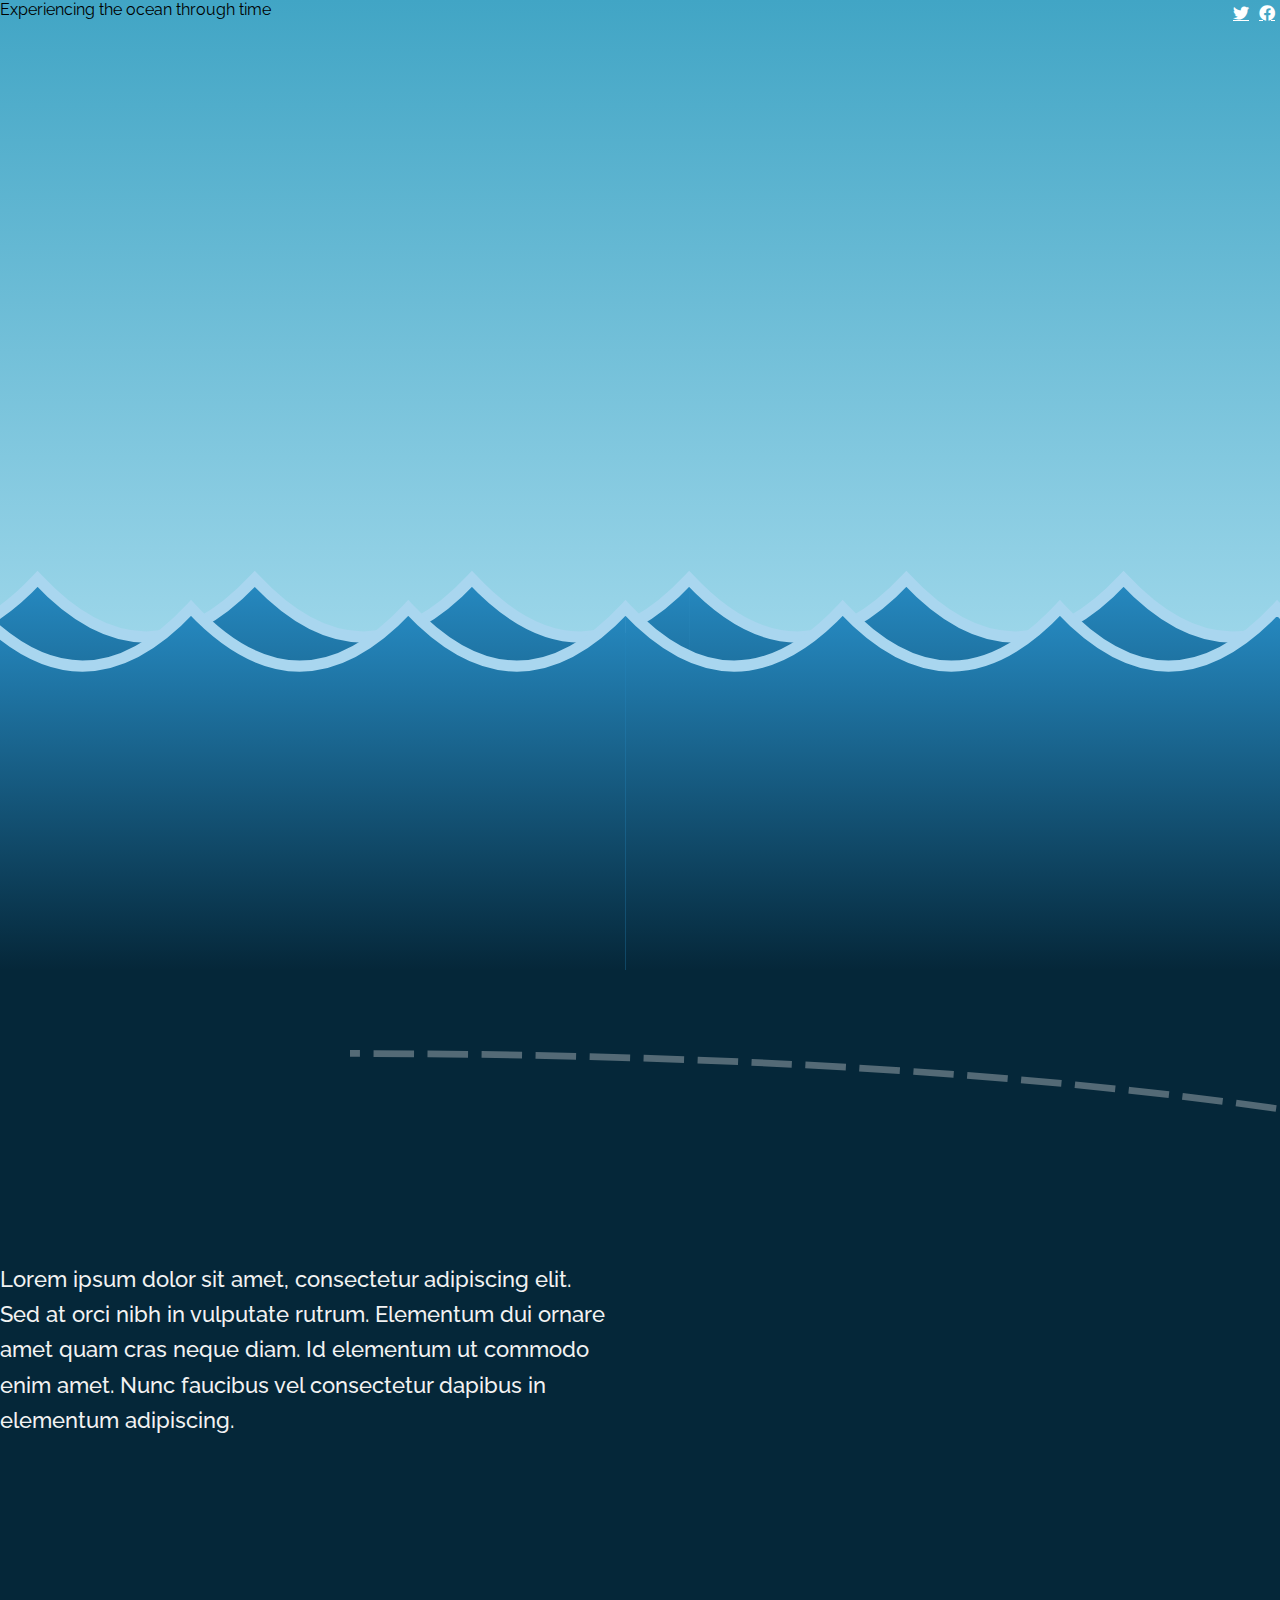
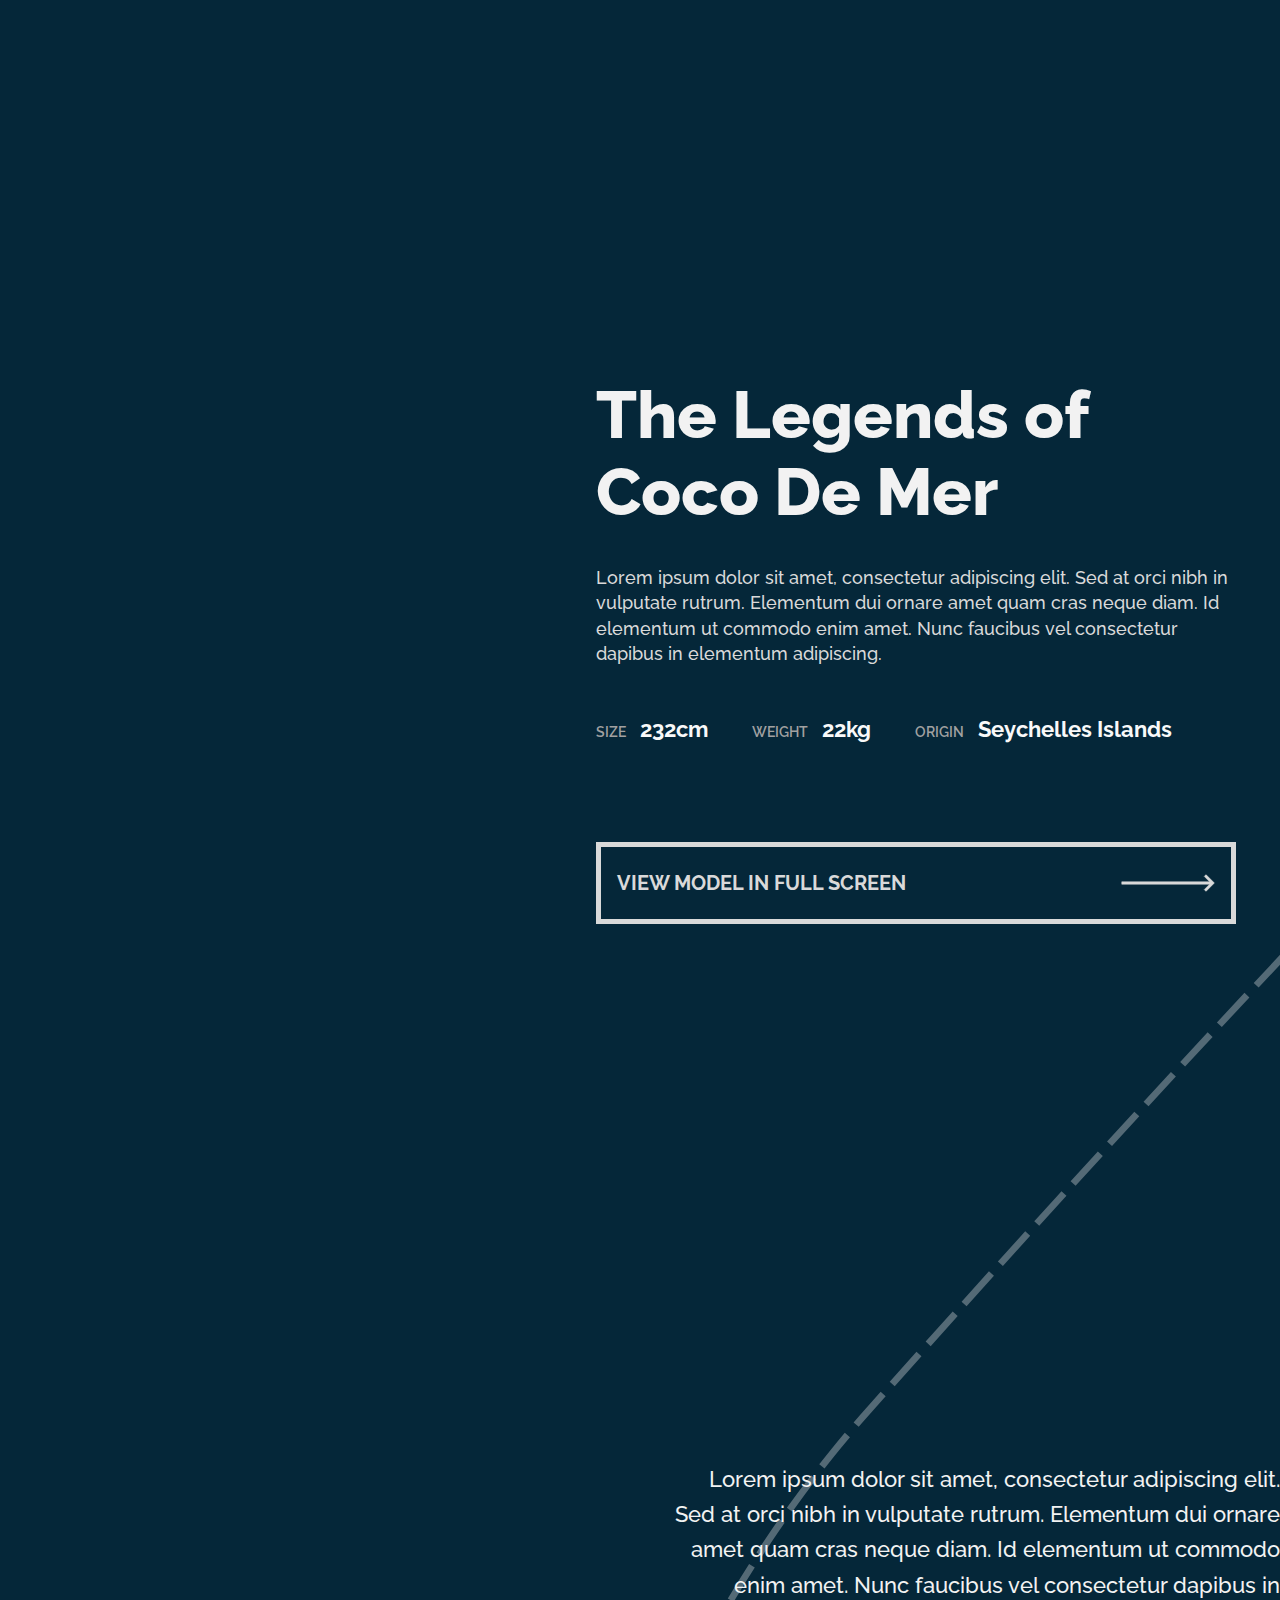
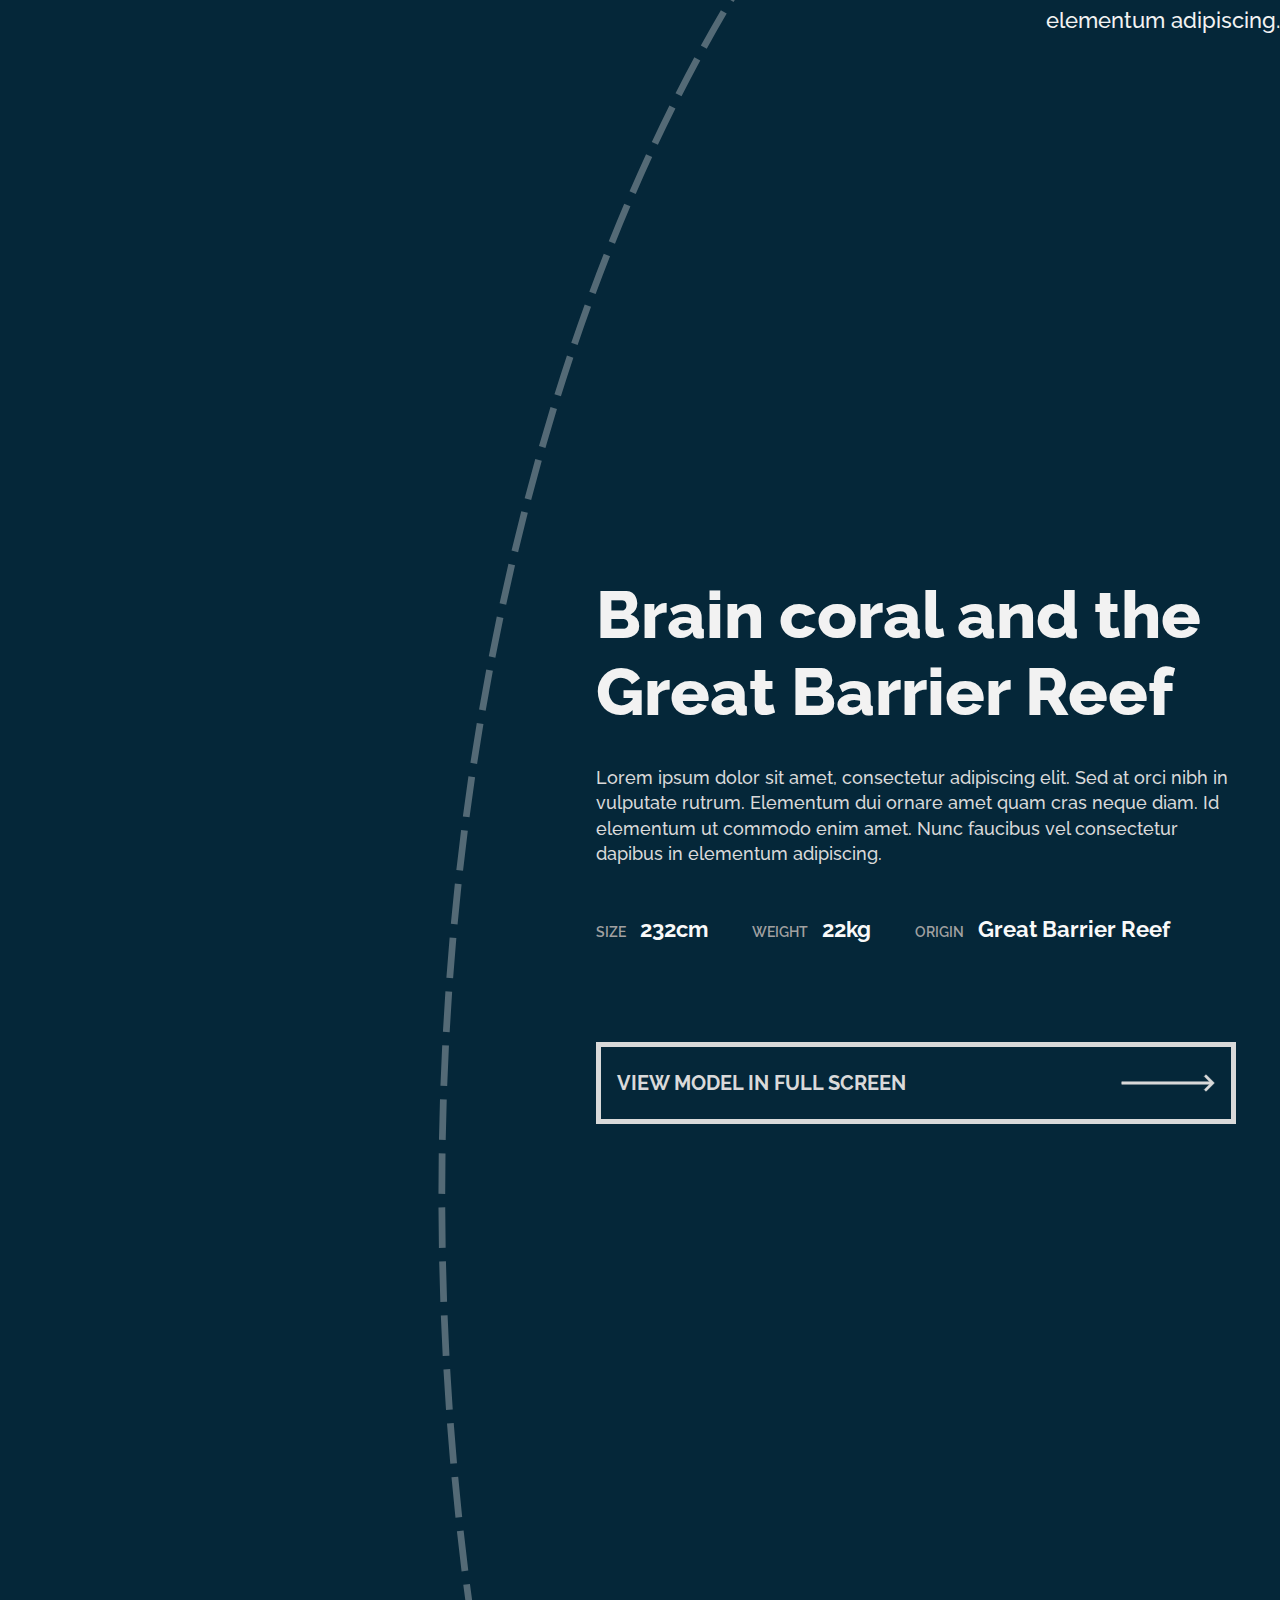
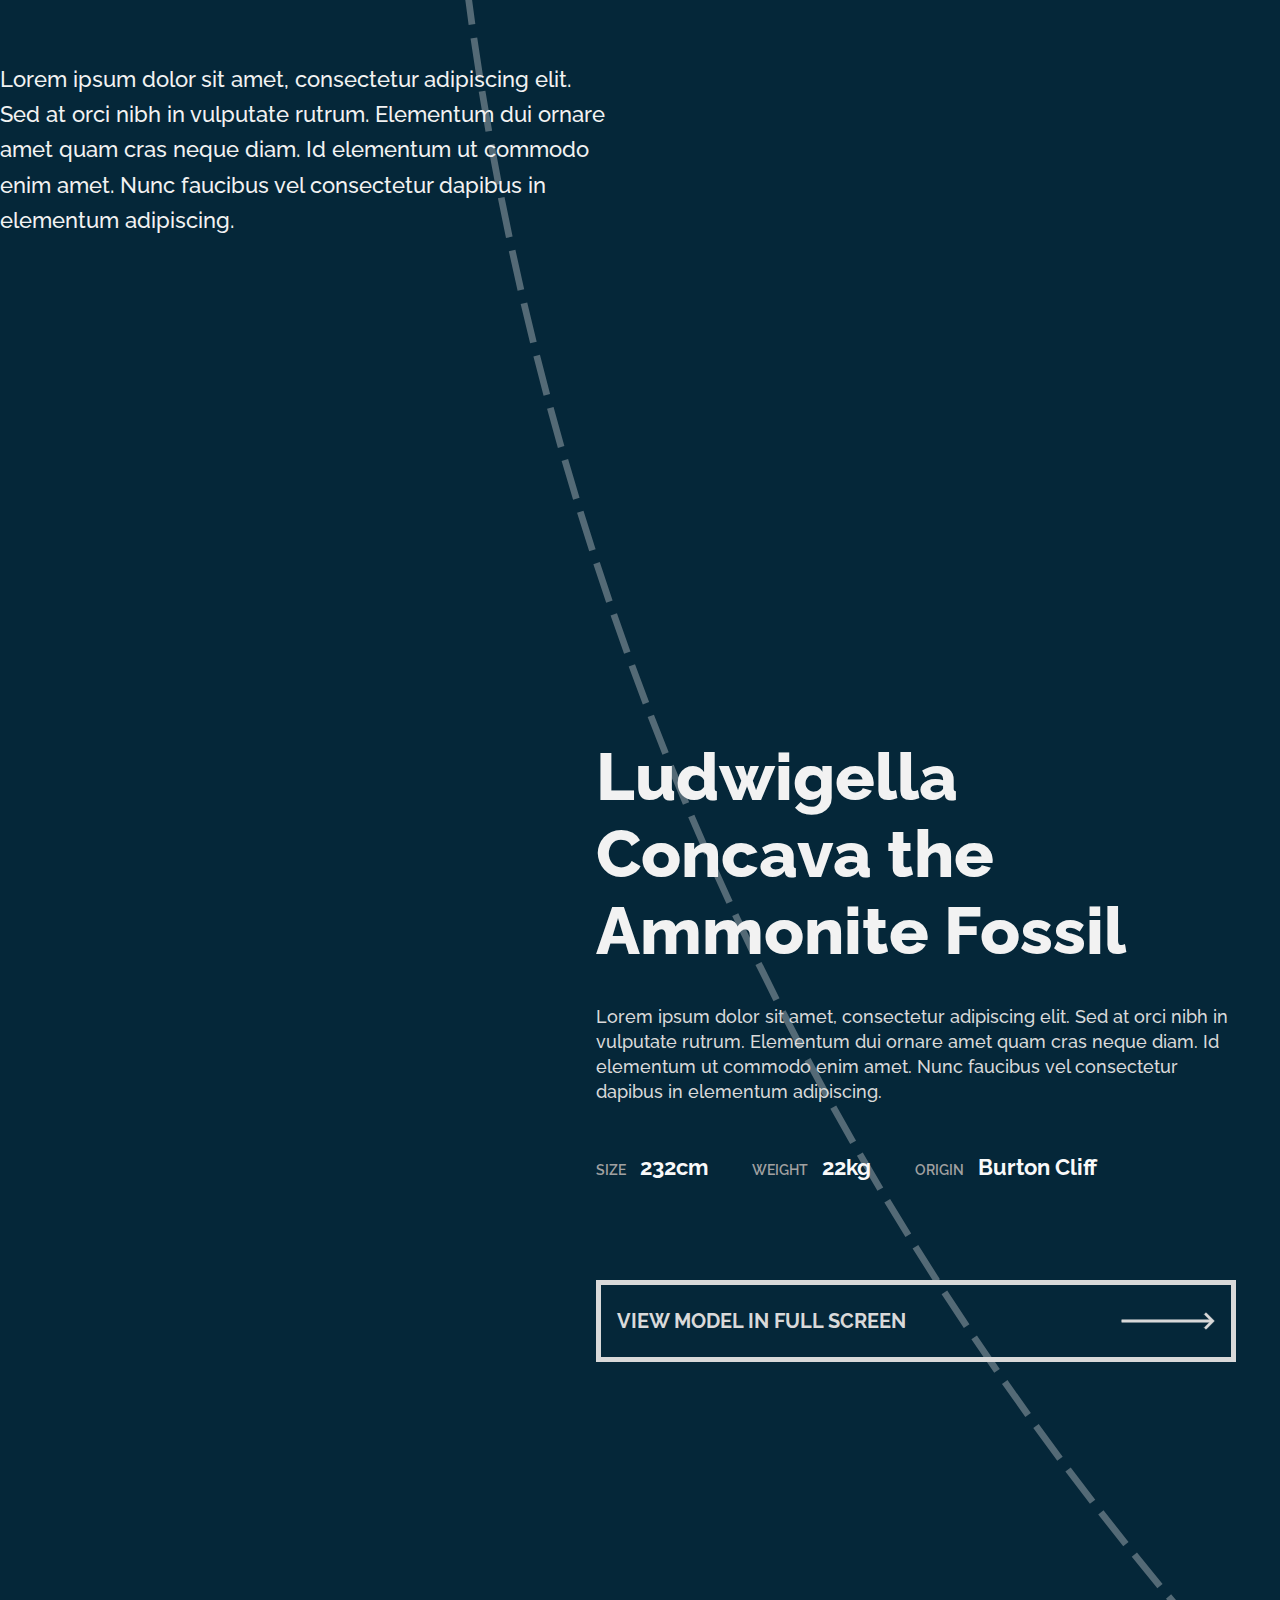
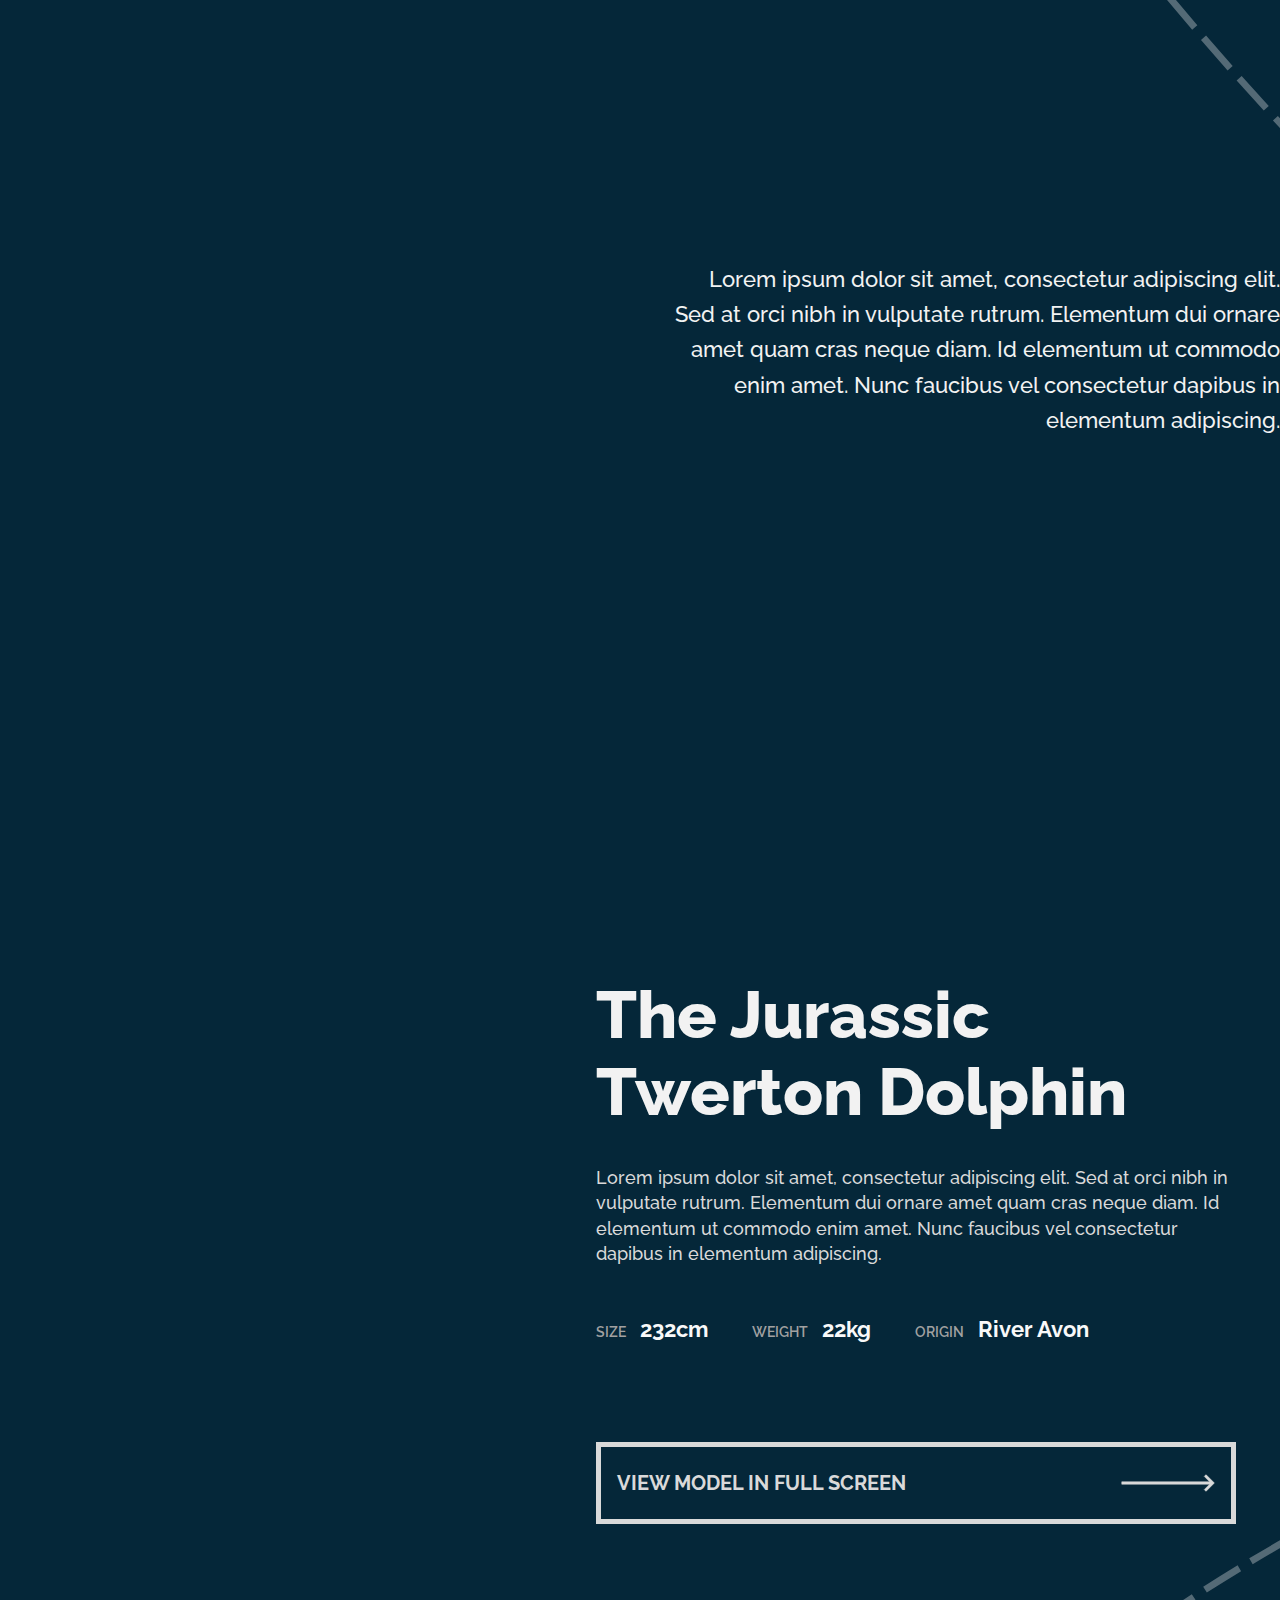
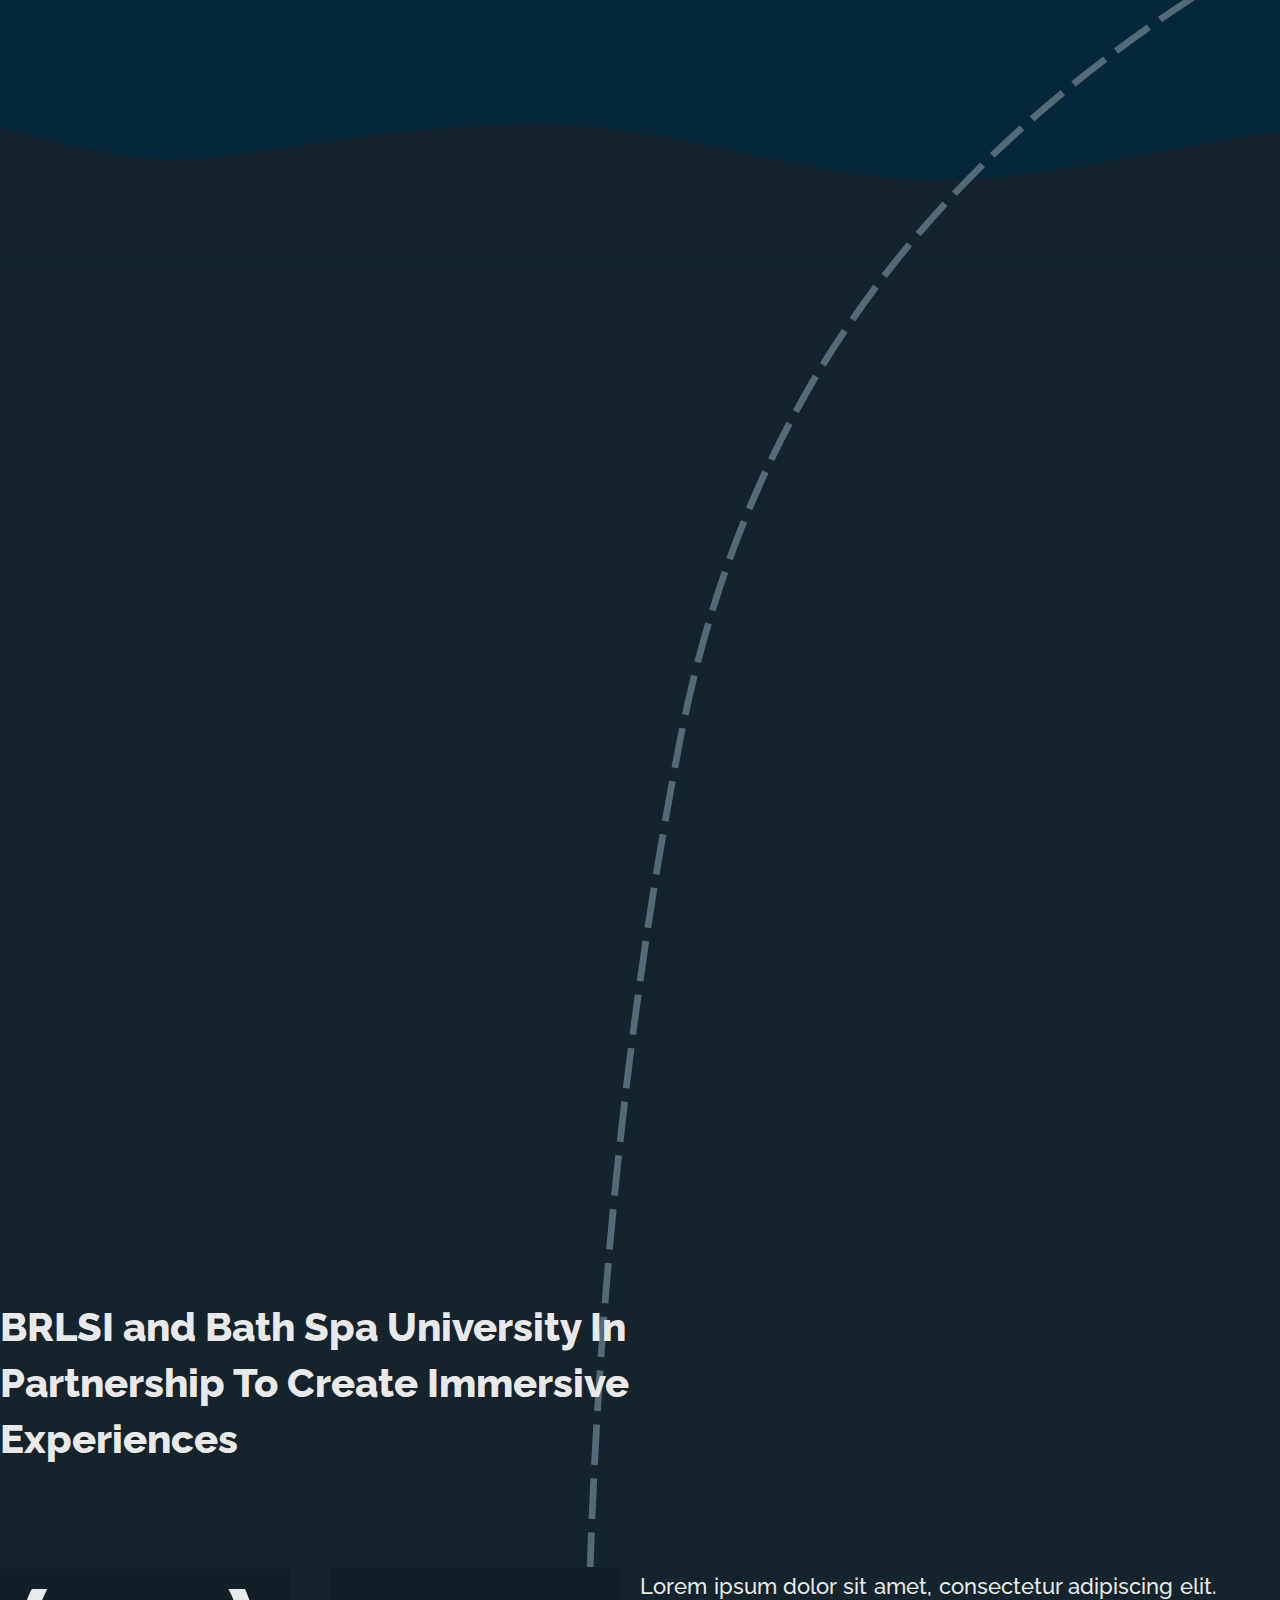
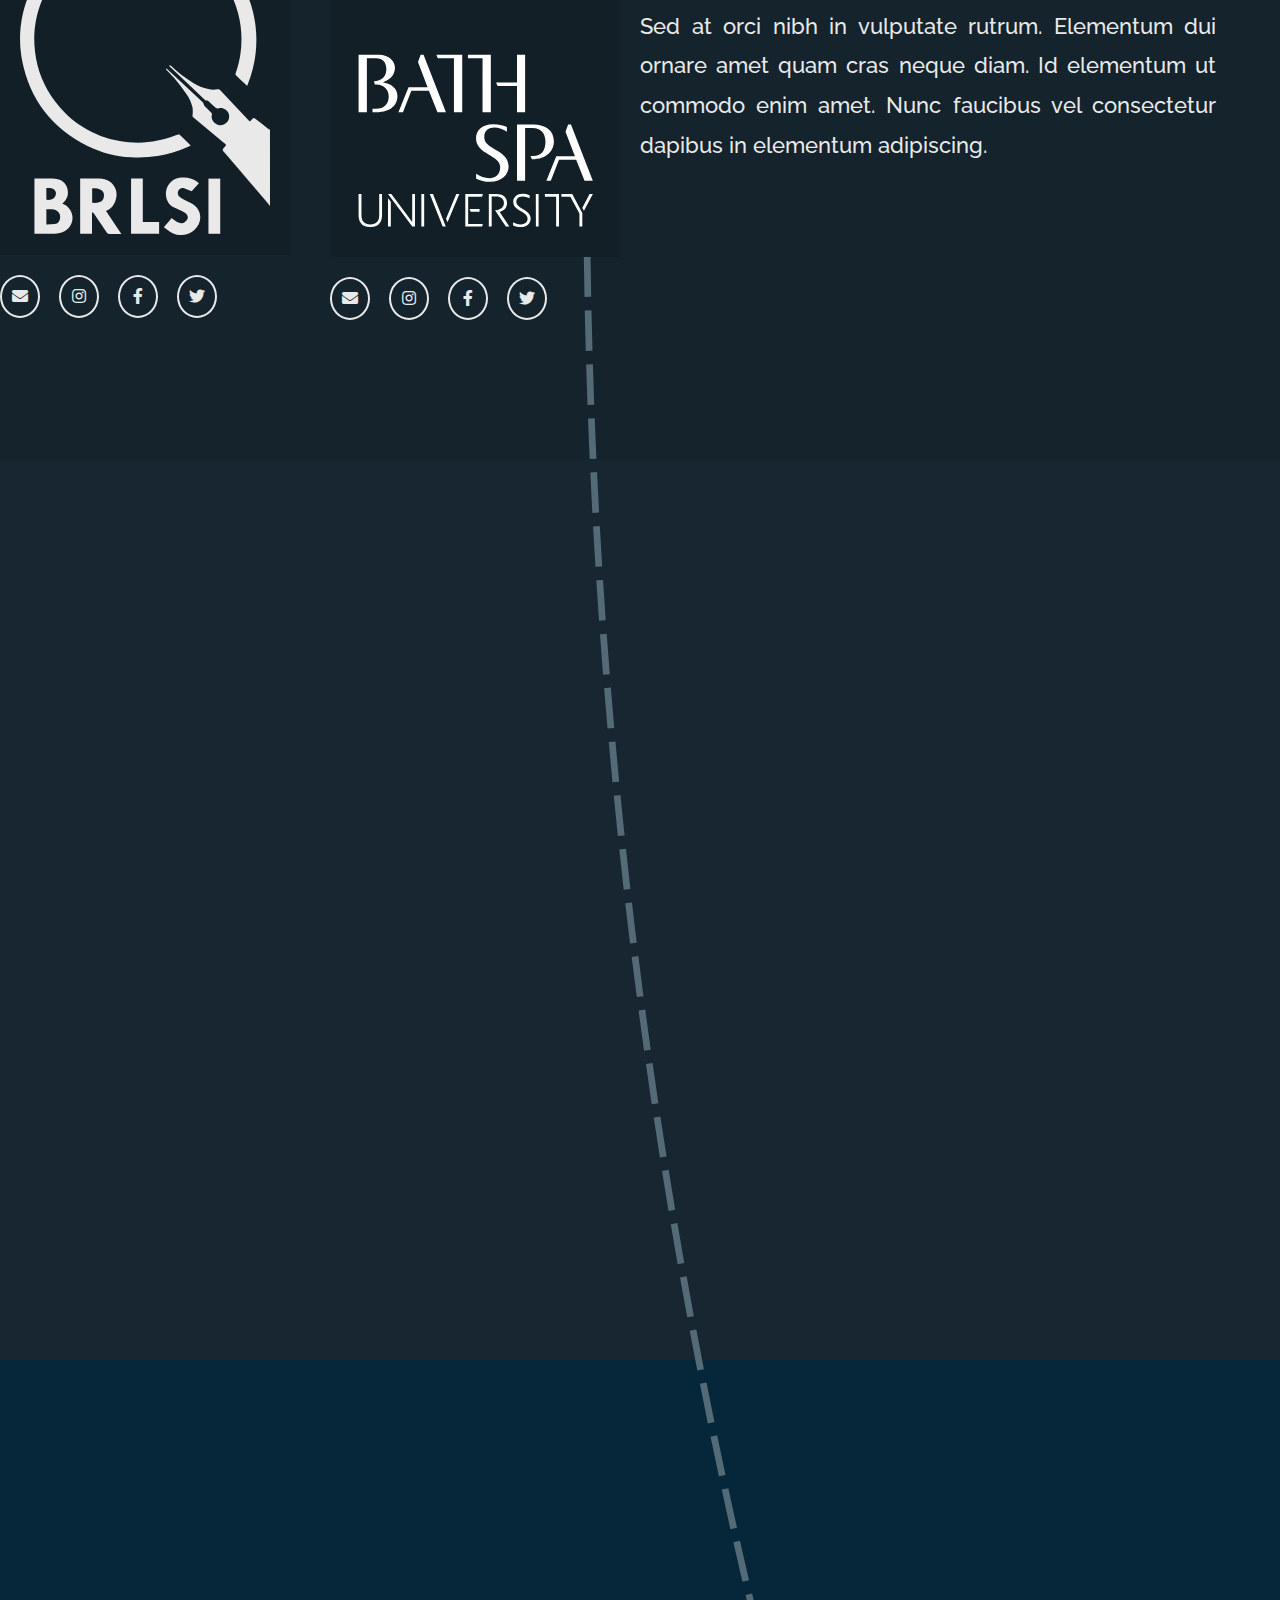
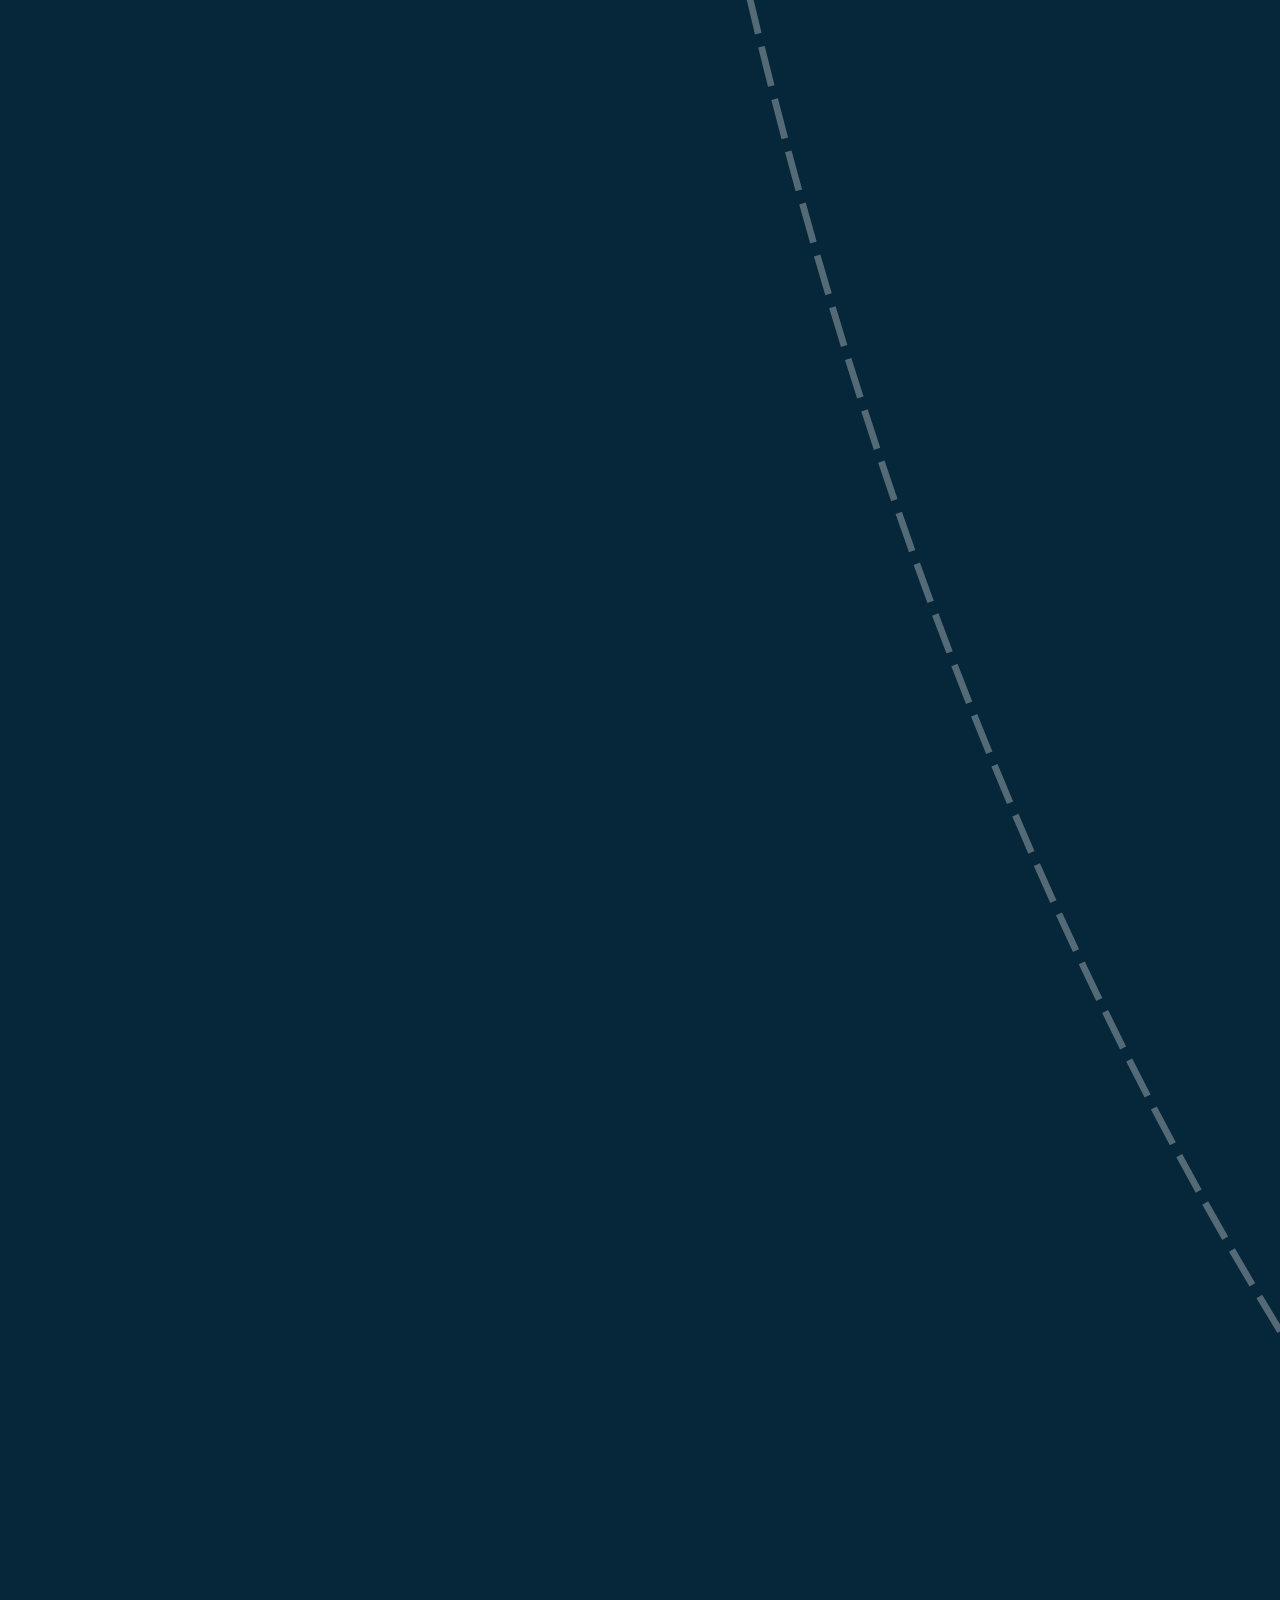
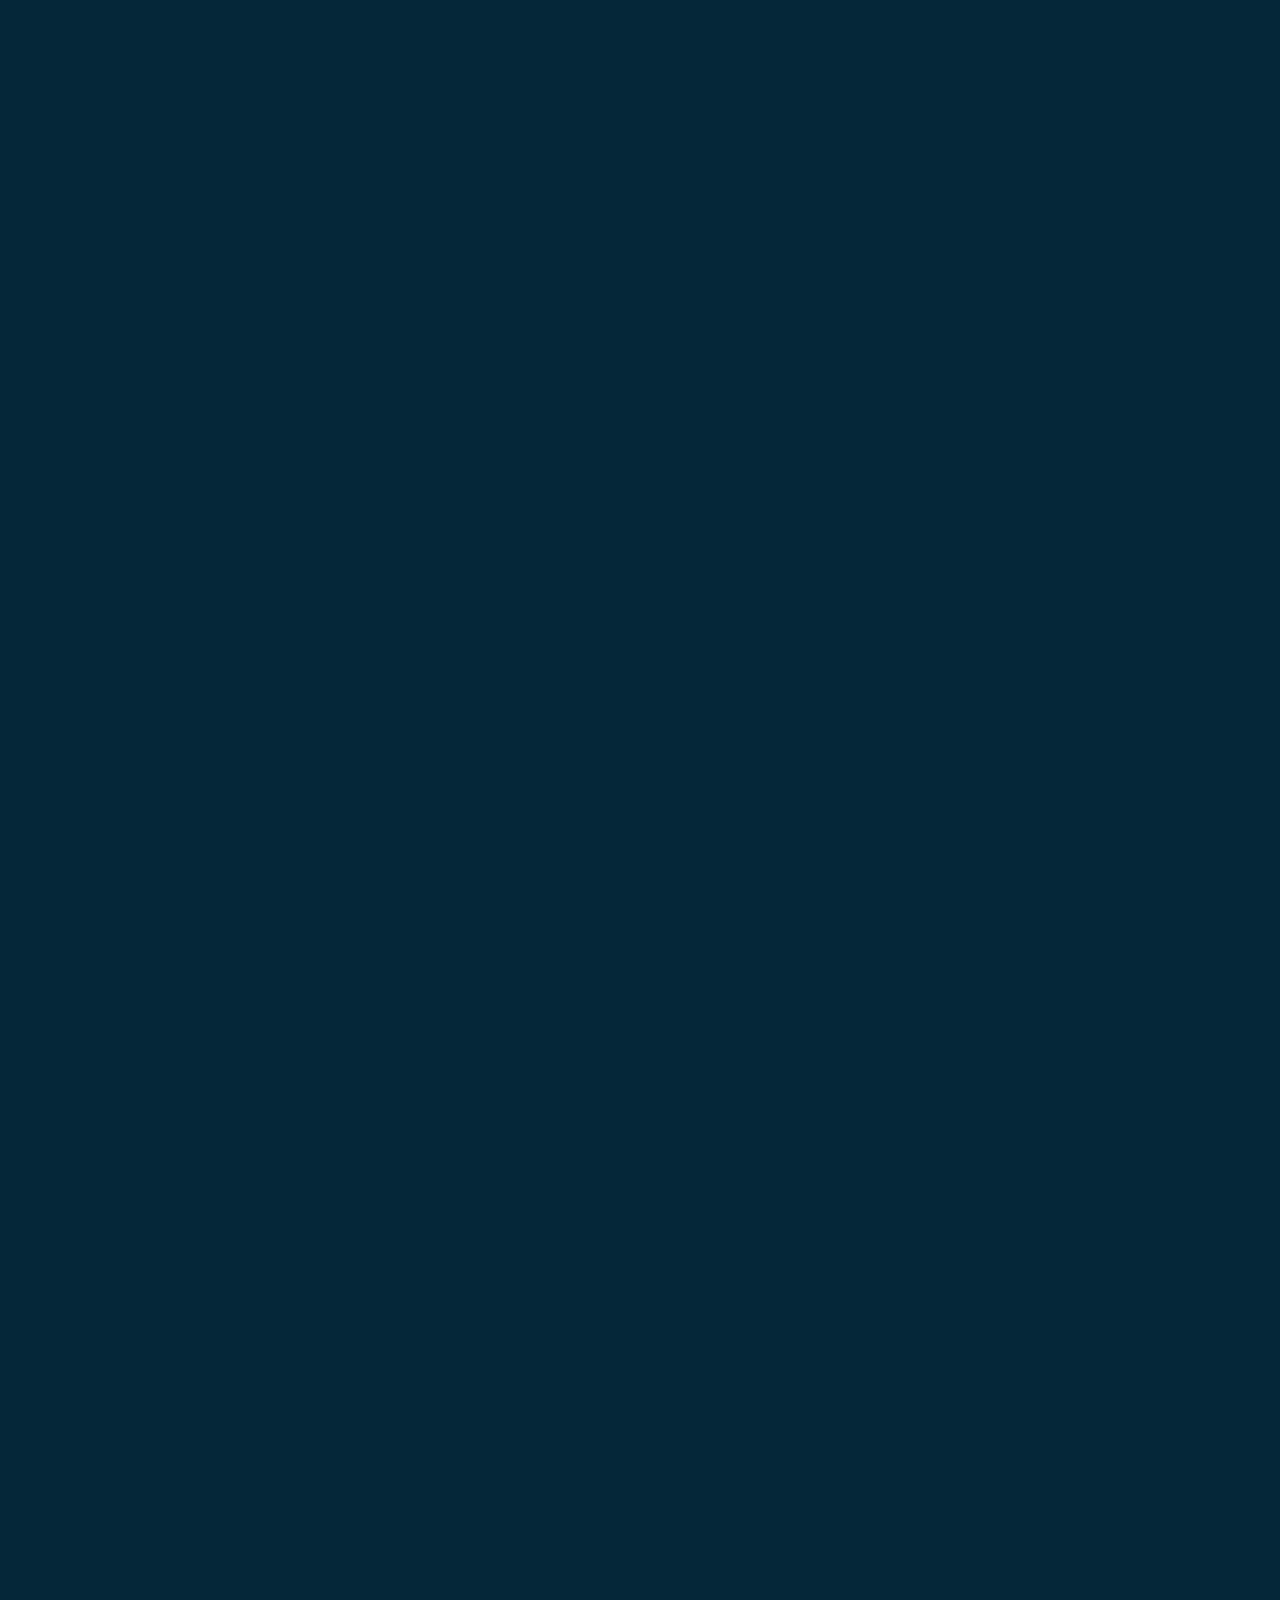
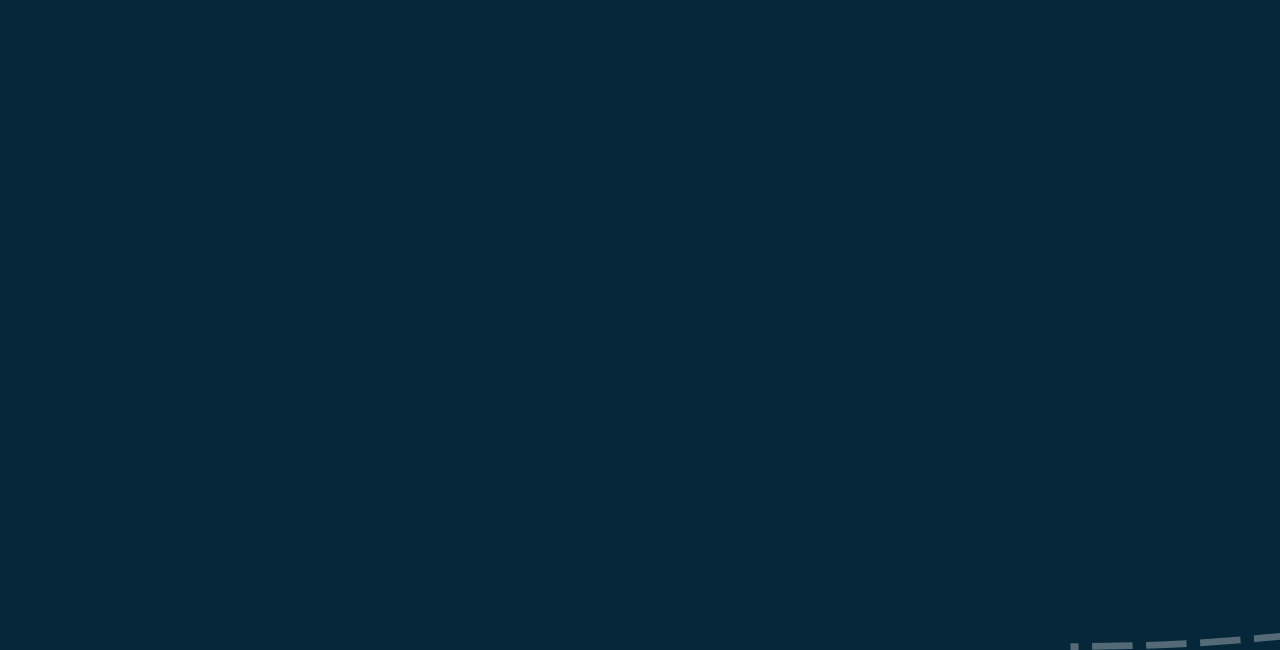
==== index.html @ 25638726 "Waves Responsive. Trail Solved. Updated Sketchfab Embeds." ====
<!DOCTYPE html>
<html lang="en">
	<head>
		<meta charset="UTF-8">
		<meta http-equiv="X-UA-Compatible" content="IE=edge">
		<meta name="viewport" content="width=device-width, initial-scale=1.0">
		<link rel="stylesheet" href="https://cdnjs.cloudflare.com/ajax/libs/font-awesome/5.15.3/css/all.min.css">
		<link rel="stylesheet" href="./assets/styles/main.css" >
		<link rel="preconnect" href="https://fonts.gstatic.com">
		<link href="https://fonts.googleapis.com/css2?family=Raleway:wght@100;200;300;400;500;600;700;800;900&display=swap" rel="stylesheet">
		<title>TAWC // Experiencing The Ocean Through Time</title>
	</head>
	<body>
		<header>
			<nav>
				<a href="https://facebook.com" ><i class="fab fa-facebook"></i></a>
				<a href="https://twitter.com" ><i class="fab fa-twitter"></i></a>
			</nav>
			<section class="welcome">Experiencing the ocean through time</section>
		</header>
		<div class="trails"> 
			<img src="assets/img/svg/trail-desktop.svg" class="trails__desktop">
		</div>
		<main class="wrapper">
			<section class="landing"></section>
			<section class="chapter chapter--left">
				<p class="chapter__text chapter__text--left">Lorem ipsum dolor sit amet, consectetur adipiscing elit. Sed at orci nibh in vulputate rutrum. Elementum dui ornare amet quam cras neque diam. Id elementum ut commodo enim amet. Nunc faucibus vel consectetur dapibus in elementum adipiscing.</p>
			</section>
			<section class="object">
				<div class="sketchfab-embed-wrapper object__sketchfab">
					<iframe title="Medium Poly" frameborder="0" allowfullscreen mozallowfullscreen="true" webkitallowfullscreen="true" allow="fullscreen; autoplay; vr" xr-spatial-tracking execution-while-out-of-viewport execution-while-not-rendered web-share src="https://sketchfab.com/models/8f38a11b901942b3b8493a9687885776/embed?camera=0&transparent=1&ui_hint=0"></iframe>
				</div>
				<div class="object__right">
					<h1 class="object__heading">The Legends of Coco De Mer</h1>
					<p class="object__text">Lorem ipsum dolor sit amet, consectetur adipiscing elit. Sed at orci nibh in vulputate rutrum. Elementum dui ornare amet quam cras neque diam. Id elementum ut commodo enim amet. Nunc faucibus vel consectetur dapibus in elementum adipiscing.</p>
					<div class="object__details">
						<span class="object__label">SIZE</span>
						<p class="object__detail">232cm</p>
						<span class="object__label">WEIGHT</span>
						<p class="object__detail">22kg</p>
						<span class="object__label">ORIGIN</span>
						<p class="object__detail">Seychelles Islands</p>
					</div>
					<a href="#" class="button button--light">
						VIEW MODEL IN FULL SCREEN 
						<svg width="94" height="18" viewBox="0 0 94 18" fill="none" xmlns="http://www.w3.org/2000/svg" class="button__arrow">
							<path id="button__arrow--light" d="M85.1768 0.823223L85 0.646447L84.8232 0.823223L83.4132 2.23322L83.2366 2.40984L83.4131 2.58662L88.5672 7.75H1H0.75V8V10V10.25H1H88.5672L83.4131 15.4134L83.2366 15.5902L83.4132 15.7668L84.8232 17.1768L85 17.3536L85.1768 17.1768L93.1768 9.17678L93.3536 9L93.1768 8.82322L85.1768 0.823223Z" fill="#D9D9D9" stroke="#D9D9D9" stroke-width="0.5"/>
						</svg>	
					</a>
				</div>
			</section>
			<section class="chapter chapter--right">
				<p class="chapter__text chapter__text--right">Lorem ipsum dolor sit amet, consectetur adipiscing elit. Sed at orci nibh in vulputate rutrum. Elementum dui ornare amet quam cras neque diam. Id elementum ut commodo enim amet. Nunc faucibus vel consectetur dapibus in elementum adipiscing.</p>
			</section>
			<section class="object">
				<div class="sketchfab-embed-wrapper object__sketchfab">
					<iframe title="Medium Poly" frameborder="0" allowfullscreen mozallowfullscreen="true" webkitallowfullscreen="true" allow="fullscreen; autoplay; vr" xr-spatial-tracking execution-while-out-of-viewport execution-while-not-rendered web-share src="https://sketchfab.com/models/d0a750755a1948e0abd87328e684ad0e/embed?camera=0&transparent=1&ui_hint=0"></iframe>
				</div>
				<div class="object__right">
					<h1 class="object__heading">Brain coral and the Great Barrier Reef</h1>
					<p class="object__text">Lorem ipsum dolor sit amet, consectetur adipiscing elit. Sed at orci nibh in vulputate rutrum. Elementum dui ornare amet quam cras neque diam. Id elementum ut commodo enim amet. Nunc faucibus vel consectetur dapibus in elementum adipiscing.</p>
					<div class="object__details">
						<span class="object__label">SIZE</span>
						<p class="object__detail">232cm</p>
						<span class="object__label">WEIGHT</span>
						<p class="object__detail">22kg</p>
						<span class="object__label">ORIGIN</span>
						<p class="object__detail">Great Barrier Reef</p>
					</div>
					<a href="#" class="button button--light">
						VIEW MODEL IN FULL SCREEN 
						<svg width="94" height="18" viewBox="0 0 94 18" fill="none" xmlns="http://www.w3.org/2000/svg" class="button__arrow">
							<path id="button__arrow--light" d="M85.1768 0.823223L85 0.646447L84.8232 0.823223L83.4132 2.23322L83.2366 2.40984L83.4131 2.58662L88.5672 7.75H1H0.75V8V10V10.25H1H88.5672L83.4131 15.4134L83.2366 15.5902L83.4132 15.7668L84.8232 17.1768L85 17.3536L85.1768 17.1768L93.1768 9.17678L93.3536 9L93.1768 8.82322L85.1768 0.823223Z" fill="#D9D9D9" stroke="#D9D9D9" stroke-width="0.5"/>
						</svg>	
					</a>
				</div>
			</section>
			<section class="chapter chapter--left">
				<p class="chapter__text chapter__text--left">Lorem ipsum dolor sit amet, consectetur adipiscing elit. Sed at orci nibh in vulputate rutrum. Elementum dui ornare amet quam cras neque diam. Id elementum ut commodo enim amet. Nunc faucibus vel consectetur dapibus in elementum adipiscing.</p>
			</section>
			<section class="object">
				<div class="sketchfab-embed-wrapper object__sketchfab">
					<iframe title="Medium Poly" frameborder="0" allowfullscreen mozallowfullscreen="true" webkitallowfullscreen="true" allow="fullscreen; autoplay; vr" xr-spatial-tracking execution-while-out-of-viewport execution-while-not-rendered web-share src="https://sketchfab.com/models/8f38a11b901942b3b8493a9687885776/embed?camera=0&transparent=1&ui_hint=0"></iframe>
				</div>
				<div class="object__right">
					<h1 class="object__heading">Ludwigella Concava the Ammonite Fossil</h1>
					<p class="object__text">Lorem ipsum dolor sit amet, consectetur adipiscing elit. Sed at orci nibh in vulputate rutrum. Elementum dui ornare amet quam cras neque diam. Id elementum ut commodo enim amet. Nunc faucibus vel consectetur dapibus in elementum adipiscing.</p>
					<div class="object__details">
						<span class="object__label">SIZE</span>
						<p class="object__detail">232cm</p>
						<span class="object__label">WEIGHT</span>
						<p class="object__detail">22kg</p>
						<span class="object__label">ORIGIN</span>
						<p class="object__detail">Burton Cliff</p>
					</div>
					<a href="#" class="button button--light">
						VIEW MODEL IN FULL SCREEN 
						<svg width="94" height="18" viewBox="0 0 94 18" fill="none" xmlns="http://www.w3.org/2000/svg" class="button__arrow">
							<path id="button__arrow--light" d="M85.1768 0.823223L85 0.646447L84.8232 0.823223L83.4132 2.23322L83.2366 2.40984L83.4131 2.58662L88.5672 7.75H1H0.75V8V10V10.25H1H88.5672L83.4131 15.4134L83.2366 15.5902L83.4132 15.7668L84.8232 17.1768L85 17.3536L85.1768 17.1768L93.1768 9.17678L93.3536 9L93.1768 8.82322L85.1768 0.823223Z" fill="#D9D9D9" stroke="#D9D9D9" stroke-width="0.5"/>
						</svg>	
					</a>
				</div>
			</section>
			<section class="chapter chapter--right">
				<p class="chapter__text chapter__text--right">Lorem ipsum dolor sit amet, consectetur adipiscing elit. Sed at orci nibh in vulputate rutrum. Elementum dui ornare amet quam cras neque diam. Id elementum ut commodo enim amet. Nunc faucibus vel consectetur dapibus in elementum adipiscing.</p>
			</section>
			<section class="object">
				<div class="sketchfab-embed-wrapper object__sketchfab">
					<iframe title="Medium Poly" frameborder="0" allowfullscreen mozallowfullscreen="true" webkitallowfullscreen="true" allow="fullscreen; autoplay; vr" xr-spatial-tracking execution-while-out-of-viewport execution-while-not-rendered web-share src="https://sketchfab.com/models/d0a750755a1948e0abd87328e684ad0e/embed?camera=0&transparent=1&ui_hint=0"></iframe>
				</div>
				<div class="object__right">
					<h1 class="object__heading">The Jurassic Twerton Dolphin</h1>
					<p class="object__text">Lorem ipsum dolor sit amet, consectetur adipiscing elit. Sed at orci nibh in vulputate rutrum. Elementum dui ornare amet quam cras neque diam. Id elementum ut commodo enim amet. Nunc faucibus vel consectetur dapibus in elementum adipiscing.</p>
					<div class="object__details">
						<span class="object__label">SIZE</span>
						<p class="object__detail">232cm</p>
						<span class="object__label">WEIGHT</span>
						<p class="object__detail">22kg</p>
						<span class="object__label">ORIGIN</span>
						<p class="object__detail">River Avon</p>
					</div>
					<a href="#" class="button button--light">
						VIEW MODEL IN FULL SCREEN 
						<svg width="94" height="18" viewBox="0 0 94 18" fill="none" xmlns="http://www.w3.org/2000/svg" class="button__arrow">
							<path id="button__arrow--light" d="M85.1768 0.823223L85 0.646447L84.8232 0.823223L83.4132 2.23322L83.2366 2.40984L83.4131 2.58662L88.5672 7.75H1H0.75V8V10V10.25H1H88.5672L83.4131 15.4134L83.2366 15.5902L83.4132 15.7668L84.8232 17.1768L85 17.3536L85.1768 17.1768L93.1768 9.17678L93.3536 9L93.1768 8.82322L85.1768 0.823223Z" fill="#D9D9D9" stroke="#D9D9D9" stroke-width="0.5"/>
						</svg>	
					</a>
				</div>
			</section>
		</main>
		<footer class="footer">
			<section class="footer__transition"></section>
			<section class="footer__content">
				<h1 class="footer__heading">BRLSI and Bath Spa University In Partnership To Create Immersive Experiences</h1>
				<div class="footer__container">
					<div class="footer__left">
						<div class="footer__org">
							<img src="assets/img/svg/BRLSI-Logo.svg" alt="" class="footer__logo">
							<div class="socials">
								<a href="https://google.co.uk/" class="socials__link" target="_blank"><i class="fas fa-envelope"></i></a>
								<a href="https://google.co.uk/" class="socials__link" target="_blank"><i class="fab fa-instagram"></i></a>
								<a href="https://google.co.uk/" class="socials__link" target="_blank"><i class="fab fa-facebook-f"></i></a>
								<a href="https://google.co.uk/" class="socials__link" target="_blank"><i class="fab fa-twitter"></i></a>
							</div>
						</div>
						<div class="footer__org">
							<img src="assets/img/svg//Bath-Spa-University-Logo.svg" alt="" class="footer__logo">
							<div class="socials">
								<a href="https://google.co.uk/" class="socials__link" target="_blank"><i class="fas fa-envelope"></i></a>
								<a href="https://google.co.uk/" class="socials__link" target="_blank"><i class="fab fa-instagram"></i></a>
								<a href="https://google.co.uk/" class="socials__link" target="_blank"><i class="fab fa-facebook-f"></i></a>
								<a href="https://google.co.uk/" class="socials__link" target="_blank"><i class="fab fa-twitter"></i></a>
							</div>
						</div>
					</div>
					<div class="footer__right">
						<p class="footer__text">Lorem ipsum dolor sit amet, consectetur adipiscing elit. Sed at orci nibh in vulputate rutrum. Elementum dui ornare amet quam cras neque diam. Id elementum ut commodo enim amet. Nunc faucibus vel consectetur dapibus in elementum adipiscing.</p>
					</div>
				</div>
			</section>
			<section class="footer__map"></section>
		</footer>
	</body>
</html>
---- assets/styles/main.css ----
* {
  margin: 0px;
  padding: 0px;
}

body {
  font-family: 'Raleway', sans-serif;
  background-color: #052739;
}

section {
  height: 100vh;
}

header {
  position: absolute;
  left: 50%;
  -webkit-transform: translateX(-50%);
          transform: translateX(-50%);
  width: 100%;
  height: 150px;
  max-width: 1440px;
  margin: auto;
}

nav a {
  display: -webkit-inline-box;
  display: -ms-inline-flexbox;
  display: inline-flex;
  float: right;
  padding: 5px;
  color: white;
}

.wrapper {
  max-width: 1440px;
  margin: auto;
}

.landing::before {
  content: '';
  position: absolute;
  z-index: -1;
  top: 0px;
  left: 0px;
  width: 100%;
  height: 100%;
  background: -webkit-gradient(linear, left top, left bottom, from(#41A5C5), to(#c1eaf8));
  background: linear-gradient(180deg, #41A5C5 0%, #c1eaf8 100%);
}

.landing::after {
  content: '';
  position: absolute;
  z-index: 5;
  bottom: -70px;
  left: 0px;
  width: 100%;
  height: 400px;
  background-image: url("../img/svg/waves-front.svg");
  background-size: cover;
  background-position: top center;
  background-repeat: no-repeat;
}

.socials {
  padding: 0.8em 0px;
}

.socials__link {
  color: #E9E9E9;
  margin-right: 15px;
  padding: 10px;
  border: 2px solid #E9E9E9;
  border-radius: 100%;
  -webkit-transition: 200ms ease;
  transition: 200ms ease;
}

.socials__link:last-of-type {
  margin-right: 0px;
}

.socials__link i {
  height: 16px;
  width: 16px;
  text-align: center;
}

.socials__link:hover {
  background-color: #E9E9E9;
  color: #14232C;
}

.button {
  position: relative;
  display: -webkit-box;
  display: -ms-flexbox;
  display: flex;
  -webkit-box-pack: justify;
      -ms-flex-pack: justify;
          justify-content: space-between;
  -webkit-box-align: center;
      -ms-flex-align: center;
          align-items: center;
  font-size: 20px;
  font-weight: 700;
  border: 5px solid black;
  text-decoration: none;
  padding: 1.2em 0.8em;
  -webkit-transition: 200ms ease-in-out;
  transition: 200ms ease-in-out;
}

.button::before {
  content: '';
  position: absolute;
  z-index: -1;
  left: 0px;
  top: 0px;
  width: 0%;
  height: 100%;
  -webkit-transition: 200ms ease-in-out;
  transition: 200ms ease-in-out;
}

.button:hover::before {
  width: 100%;
}

.button--dark {
  color: #0D1B62;
  border-color: #0D1B62;
}

.button--dark::before {
  background-color: #0D1B62;
}

.button--dark:hover {
  color: #F6F6F6;
}

.button--light {
  color: #D9D9D9;
  border-color: #D9D9D9;
}

.button--light::before {
  background-color: #D9D9D9;
}

.button--light:hover {
  color: #052739;
}

.button--light:hover #button__arrow--light {
  fill: #052739;
  stroke: #052739;
}

#button__arrow--light {
  -webkit-transition: 200ms ease-in-out;
  transition: 200ms ease-in-out;
  fill: #D9D9D9;
  stroke: #D9D9D9;
}

.trails {
  position: relative;
}

.trails__desktop {
  position: absolute;
  z-index: -1;
  top: calc(100vh + 150px);
  left: 350px;
  height: 14000px;
}

.chapter {
  display: -webkit-box;
  display: -ms-flexbox;
  display: flex;
  -webkit-box-align: center;
      -ms-flex-align: center;
          align-items: center;
}

.chapter--left {
  -webkit-box-pack: start;
      -ms-flex-pack: start;
          justify-content: flex-start;
}

.chapter--right {
  -webkit-box-pack: end;
      -ms-flex-pack: end;
          justify-content: flex-end;
}

.chapter__text {
  font-size: 22px;
  font-weight: 500;
  color: #F2F2F2;
  line-height: 1.6em;
  max-width: 610px;
}

.chapter__text--left {
  text-align: left;
}

.chapter__text--right {
  text-align: right;
}

.object {
  display: -webkit-box;
  display: -ms-flexbox;
  display: flex;
  -webkit-box-align: center;
      -ms-flex-align: center;
          align-items: center;
  -webkit-box-pack: center;
      -ms-flex-pack: center;
          justify-content: center;
}

.object__sketchfab {
  width: 40%;
  height: 40%;
}

.object__sketchfab iframe {
  width: 100%;
  height: 100%;
}

.object__right {
  width: 50%;
  margin-left: 40px;
}

.object__heading {
  font-size: 66px;
  font-weight: 800;
  color: #F2F2F2;
  margin-bottom: 35px;
}

.object__text {
  font-size: 18px;
  font-weight: 500;
  color: #D9D9D9;
  margin-bottom: 50px;
  line-height: 1.4em;
}

.object__details {
  margin-bottom: 100px;
}

.object__label {
  display: inline-block;
  font-size: 14px;
  font-weight: 600;
  color: #A1A1A1;
  margin-right: 10px;
}

.object__detail {
  display: inline-block;
  font-size: 22px;
  font-weight: 700;
  color: #F9F9F9;
  margin-right: 40px;
}

.object__detail:last-of-type {
  margin-right: 0px;
}

.footer {
  position: relative;
}

.footer::before {
  content: '';
  position: absolute;
  z-index: -2;
  top: 0px;
  left: 0px;
  width: 100%;
  height: 100%;
  background-color: #14232C;
}

.footer__transition {
  position: relative;
  margin-top: 160px;
}

.footer__transition::before {
  content: '';
  position: absolute;
  z-index: -2;
  top: -160px;
  left: 0px;
  height: 160px;
  width: 100%;
  background-image: url("../img/svg/oceanfloor.svg");
  background-size: cover;
  background-position: center;
  background-repeat: no-repeat;
}

.footer__content {
  display: -webkit-box;
  display: -ms-flexbox;
  display: flex;
  -webkit-box-orient: vertical;
  -webkit-box-direction: normal;
      -ms-flex-direction: column;
          flex-direction: column;
  -webkit-box-align: center;
      -ms-flex-align: center;
          align-items: center;
  -webkit-box-pack: center;
      -ms-flex-pack: center;
          justify-content: center;
  max-width: 1440px;
  margin: auto;
}

.footer__heading {
  font-size: 40px;
  font-weight: 800;
  color: #E9E9E9;
  line-height: 1.4em;
  max-width: 60%;
  margin-bottom: 100px;
  -ms-flex-item-align: start;
      align-self: flex-start;
}

.footer__container {
  display: -webkit-box;
  display: -ms-flexbox;
  display: flex;
  -webkit-box-pack: center;
      -ms-flex-pack: center;
          justify-content: center;
  -webkit-box-align: start;
      -ms-flex-align: start;
          align-items: flex-start;
}

.footer__left {
  display: -webkit-box;
  display: -ms-flexbox;
  display: flex;
  -webkit-box-align: center;
      -ms-flex-align: center;
          align-items: center;
  -webkit-box-pack: start;
      -ms-flex-pack: start;
          justify-content: flex-start;
  width: 50%;
}

.footer__right {
  width: 50%;
}

.footer__org:first-of-type {
  margin-right: 40px;
}

.footer__logo {
  padding: 20px;
  background-color: #121F27;
  width: 250px;
  margin-bottom: 15px;
}

.footer__text {
  font-size: 22px;
  font-weight: 500;
  color: #E9E9E9;
  line-height: 1.8em;
  text-align: justify;
  width: 90%;
}

.footer__map {
  position: relative;
}

.footer__map::before {
  content: '';
  position: absolute;
  z-index: -2;
  top: 0px;
  left: 0px;
  width: 100%;
  height: 100%;
  background-color: #172630;
}
/*# sourceMappingURL=main.css.map */
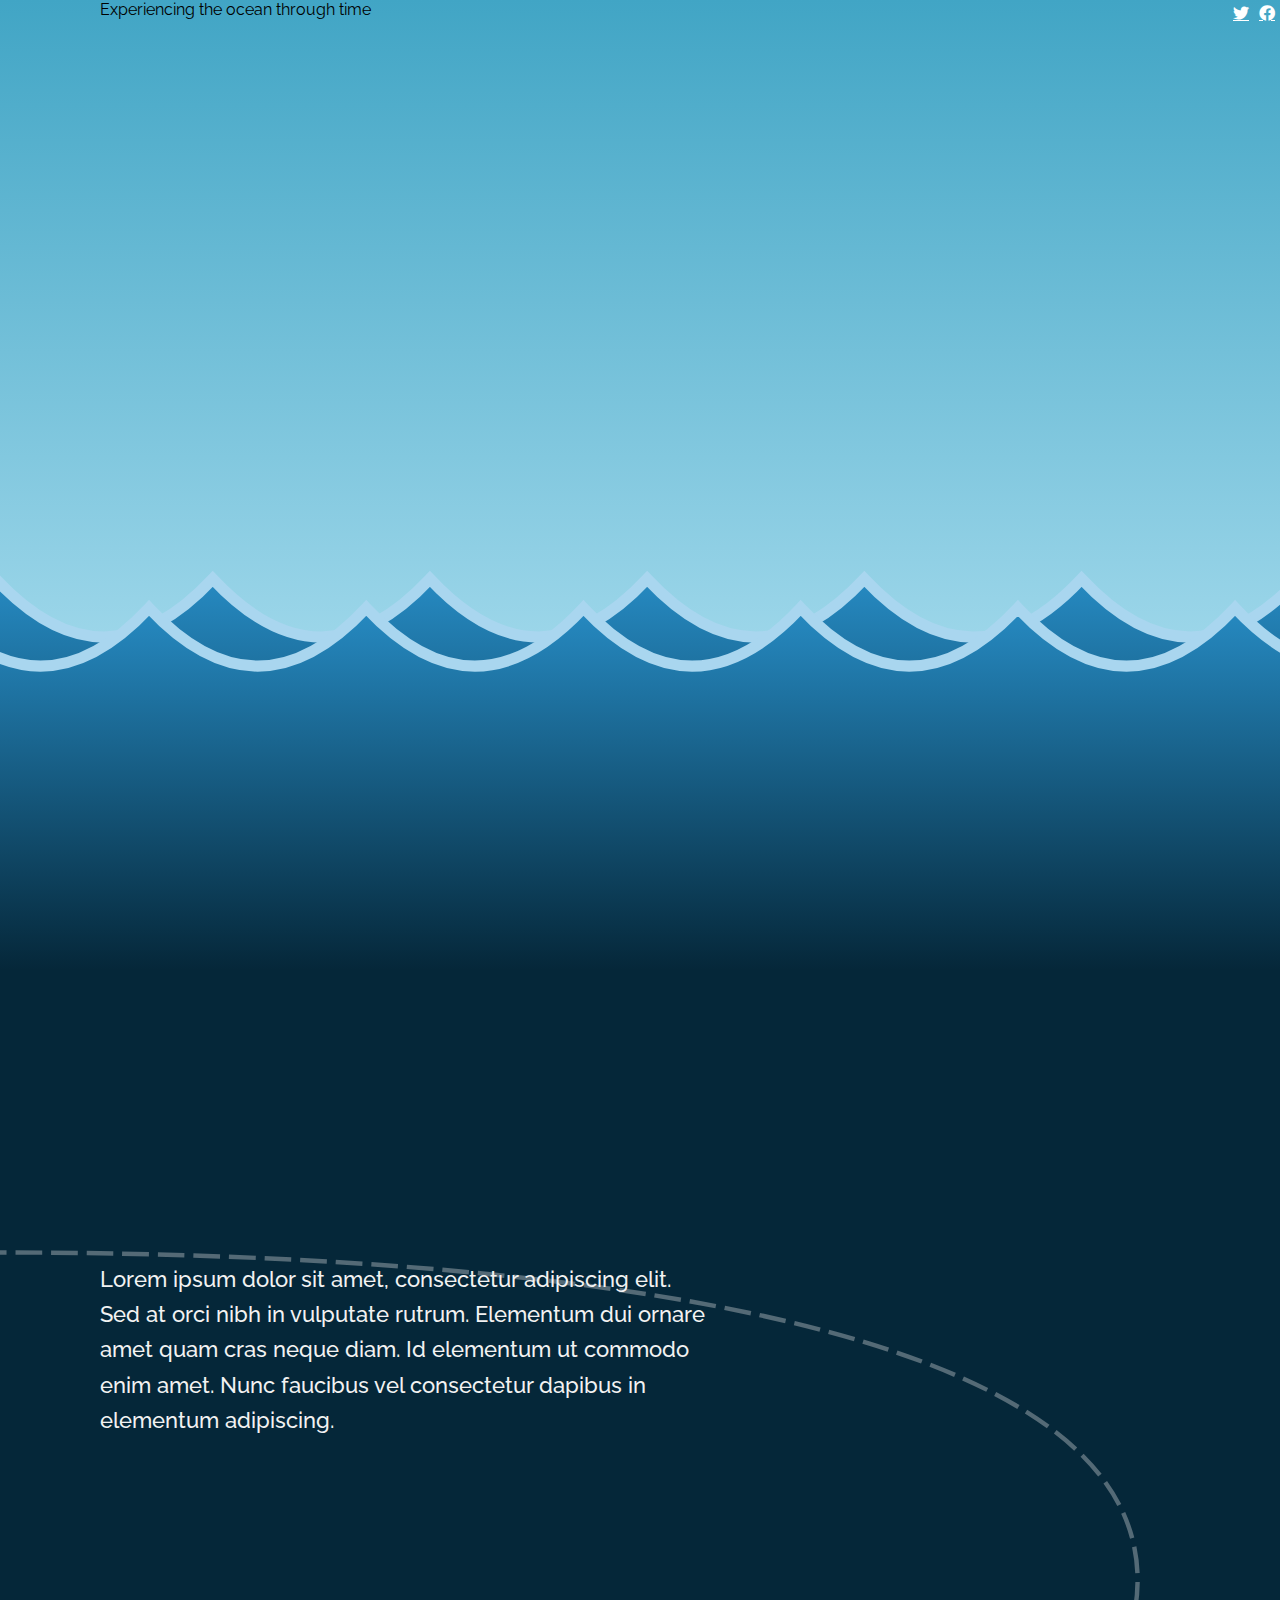
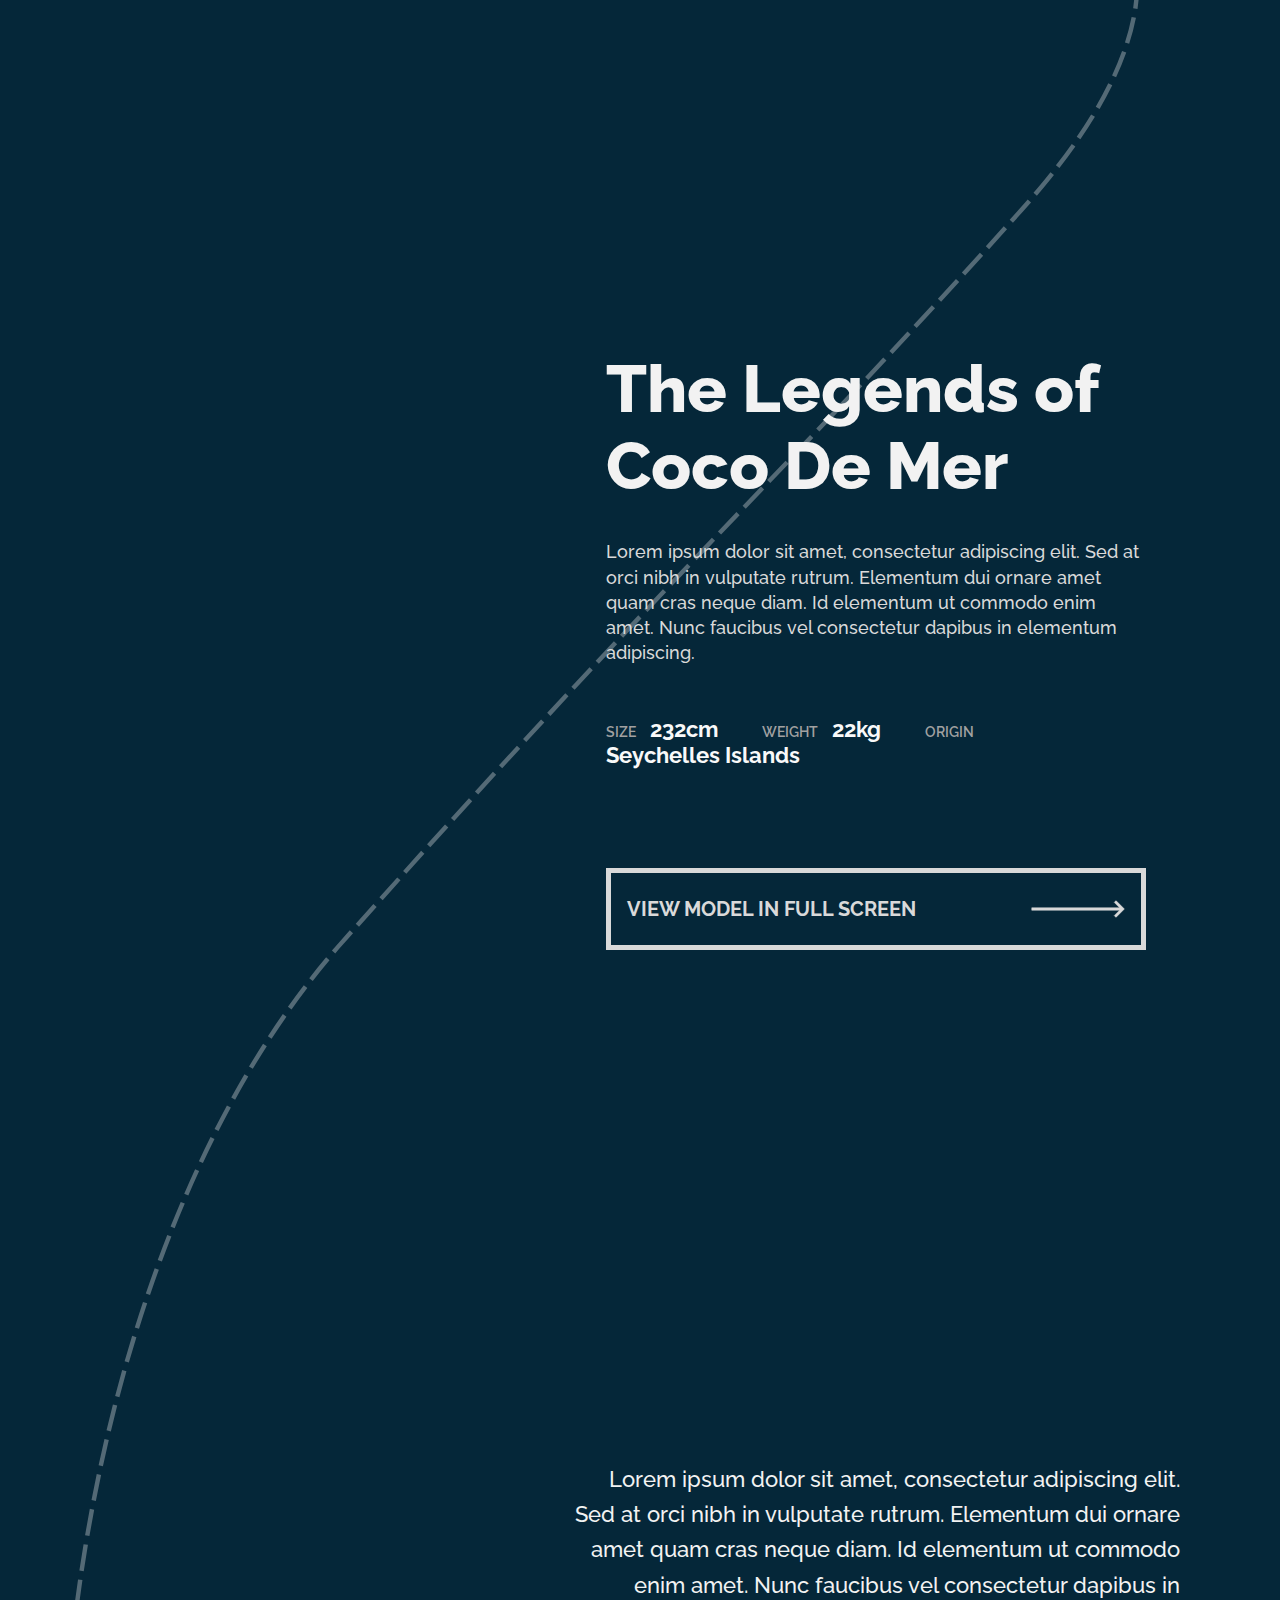
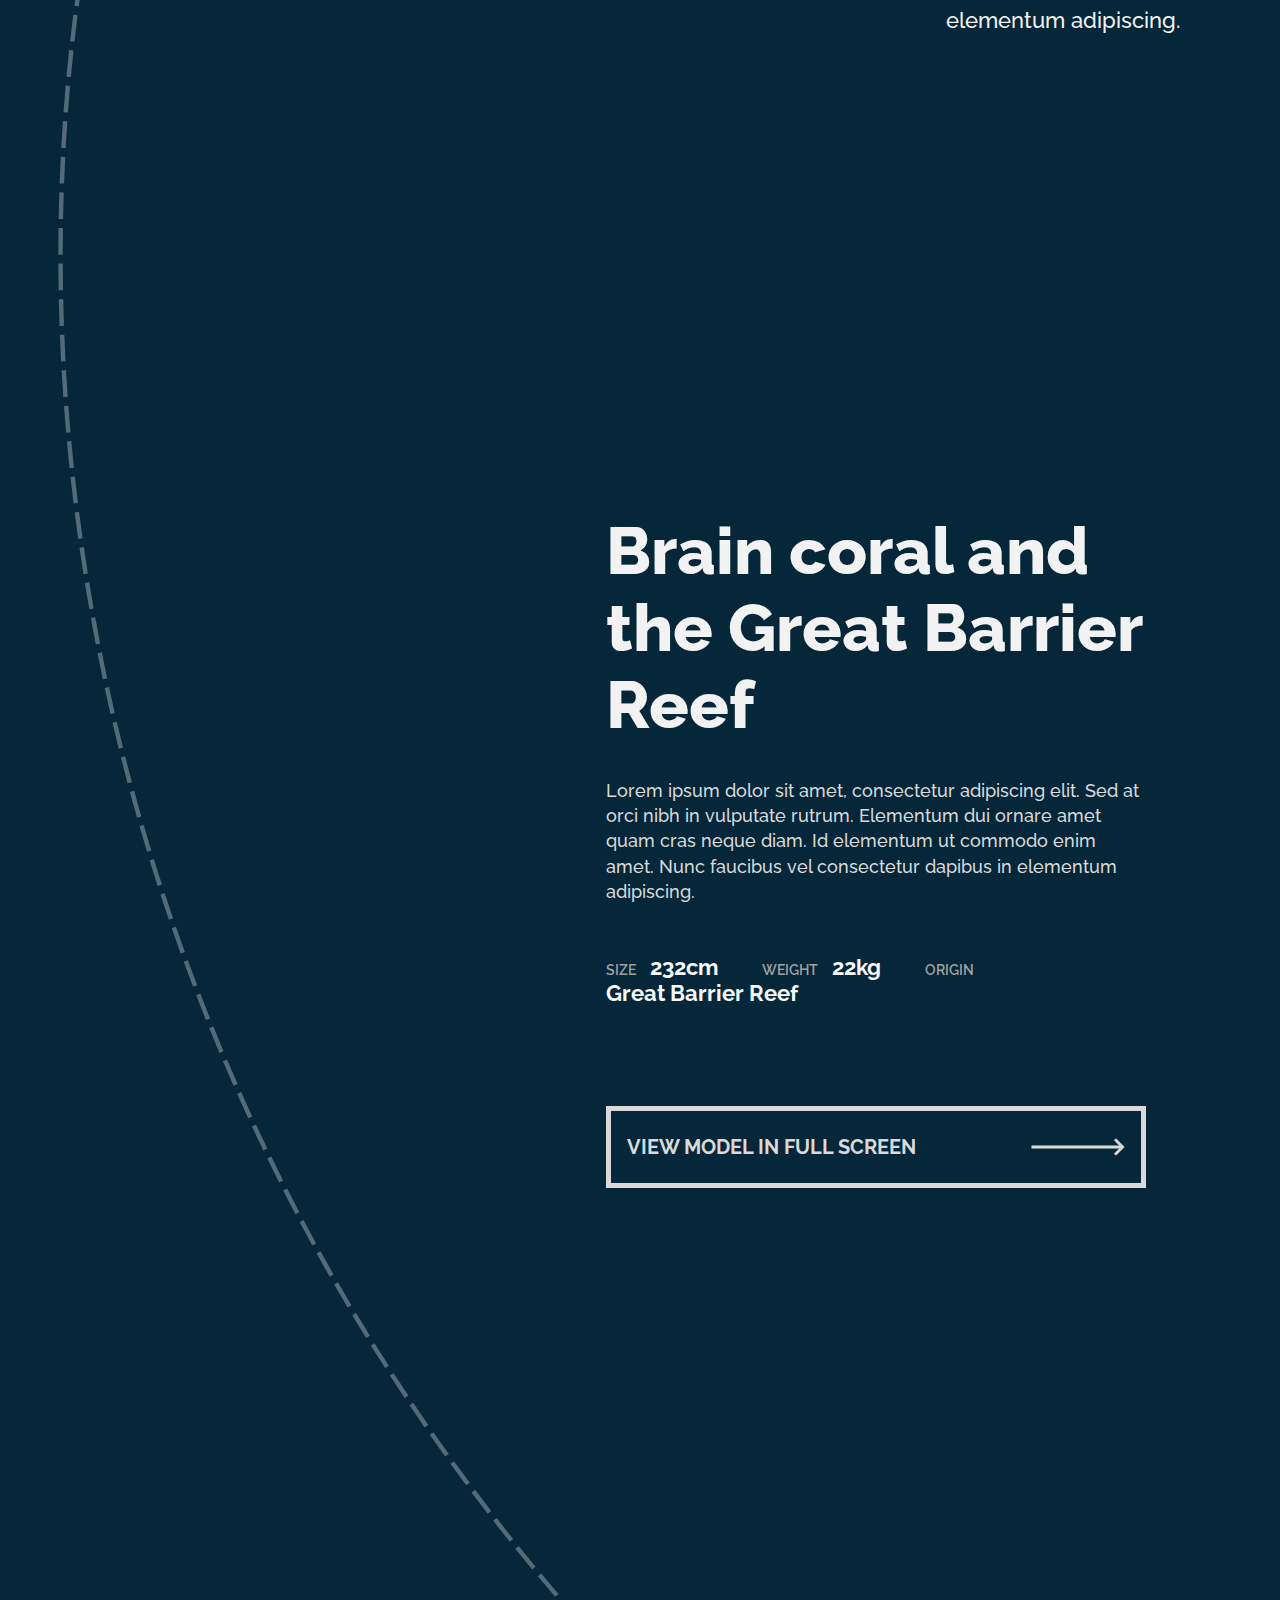
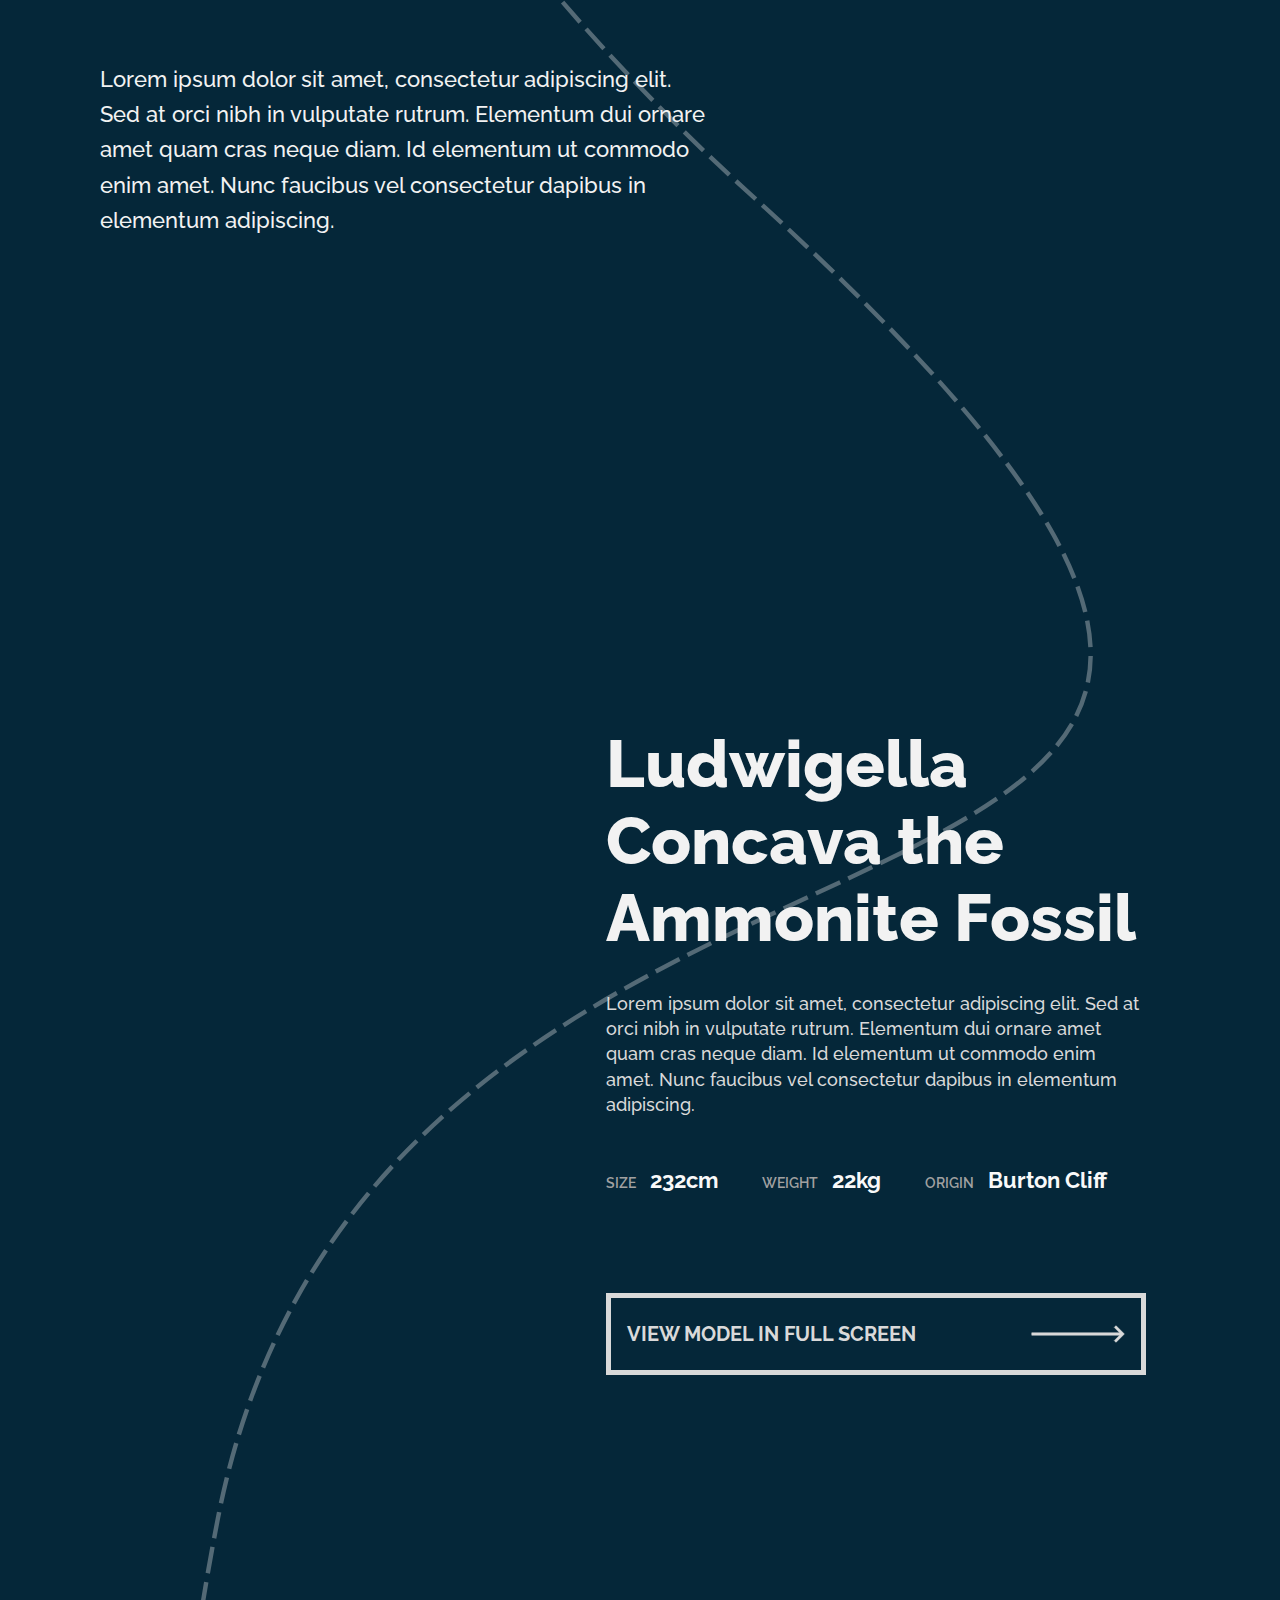
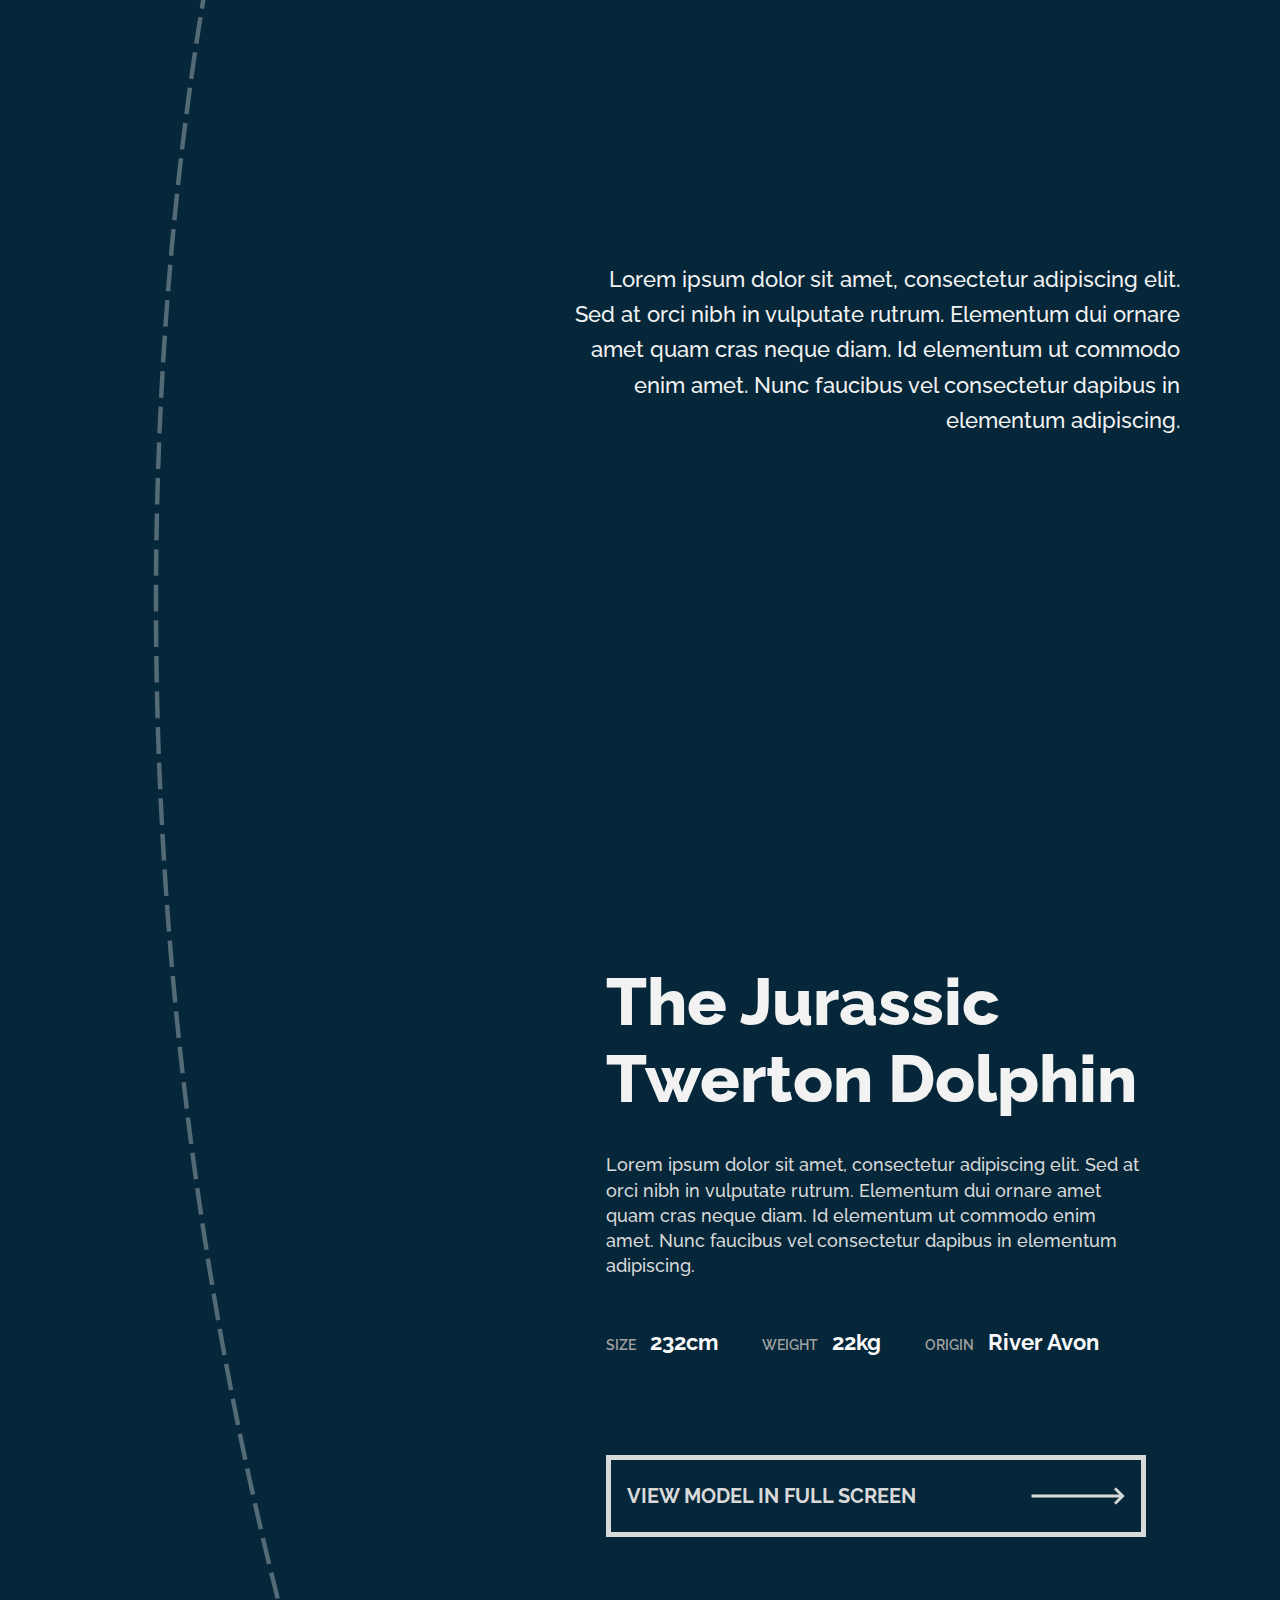
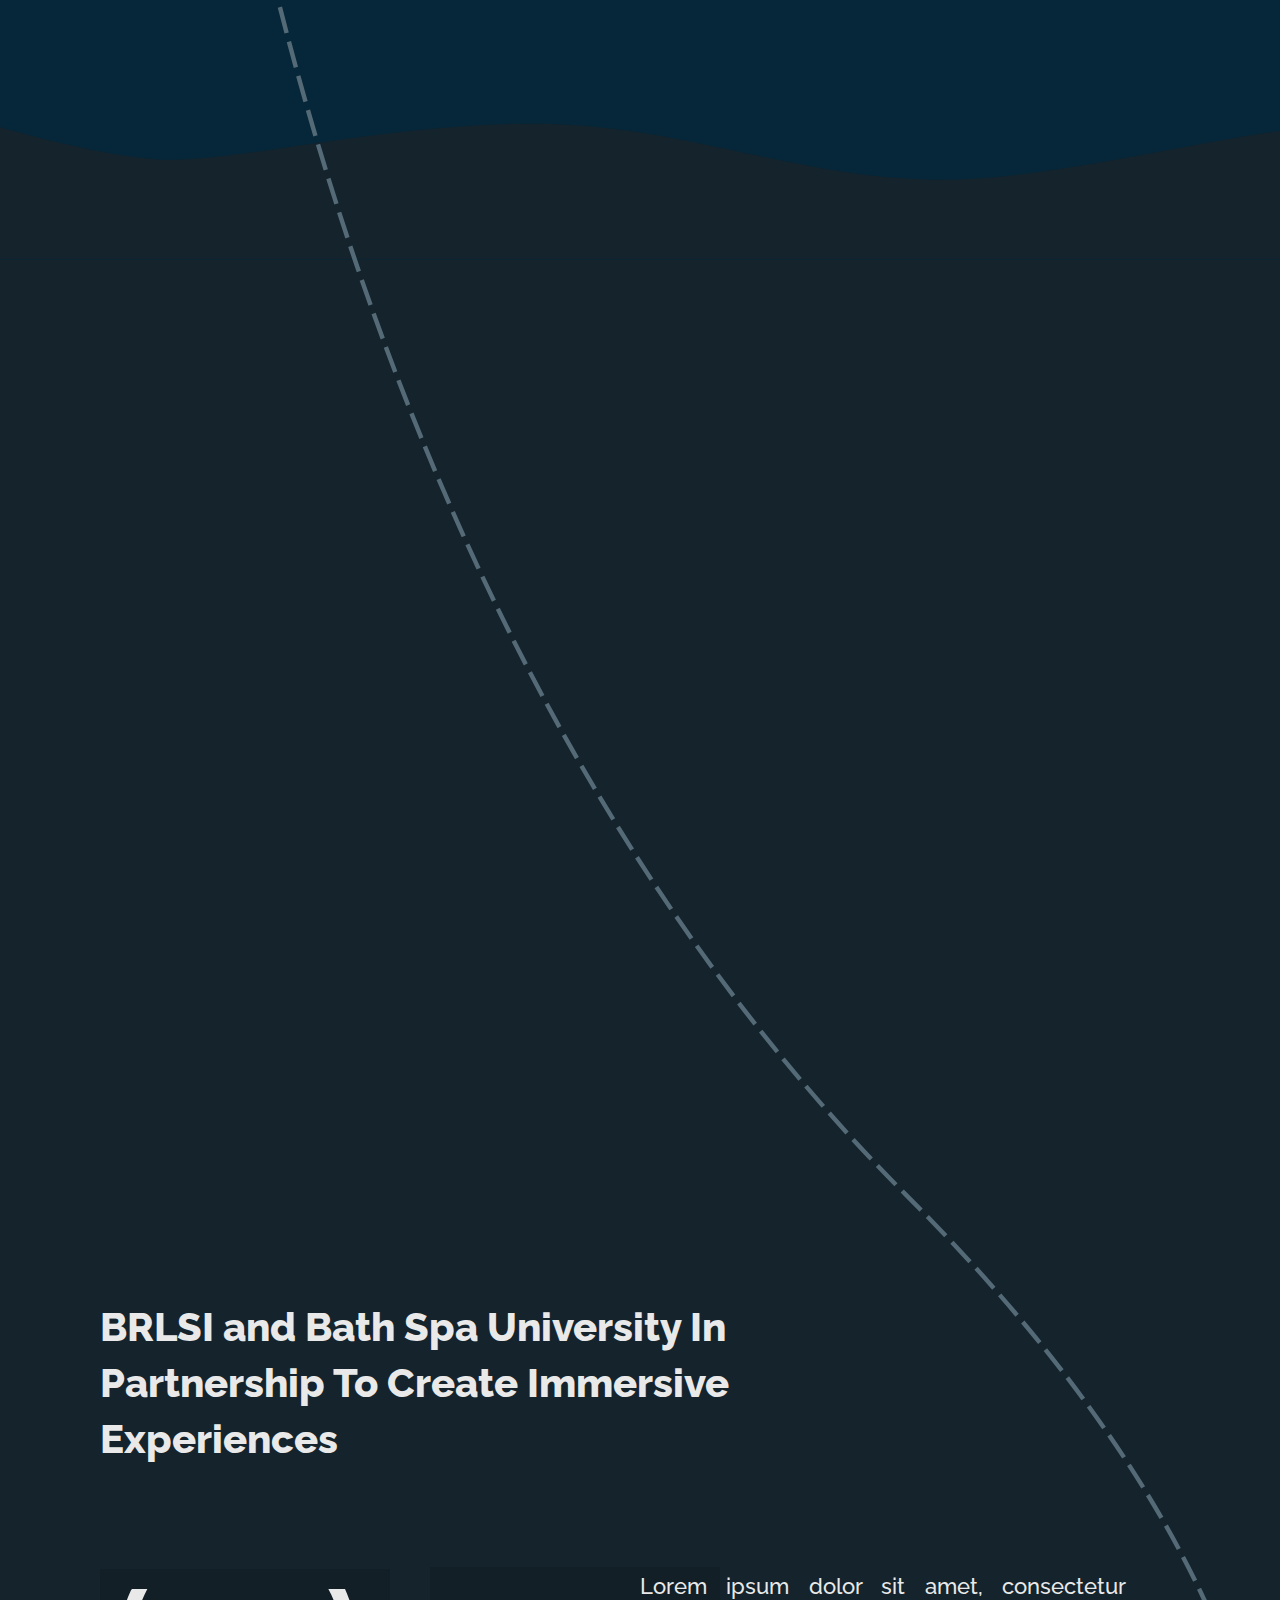
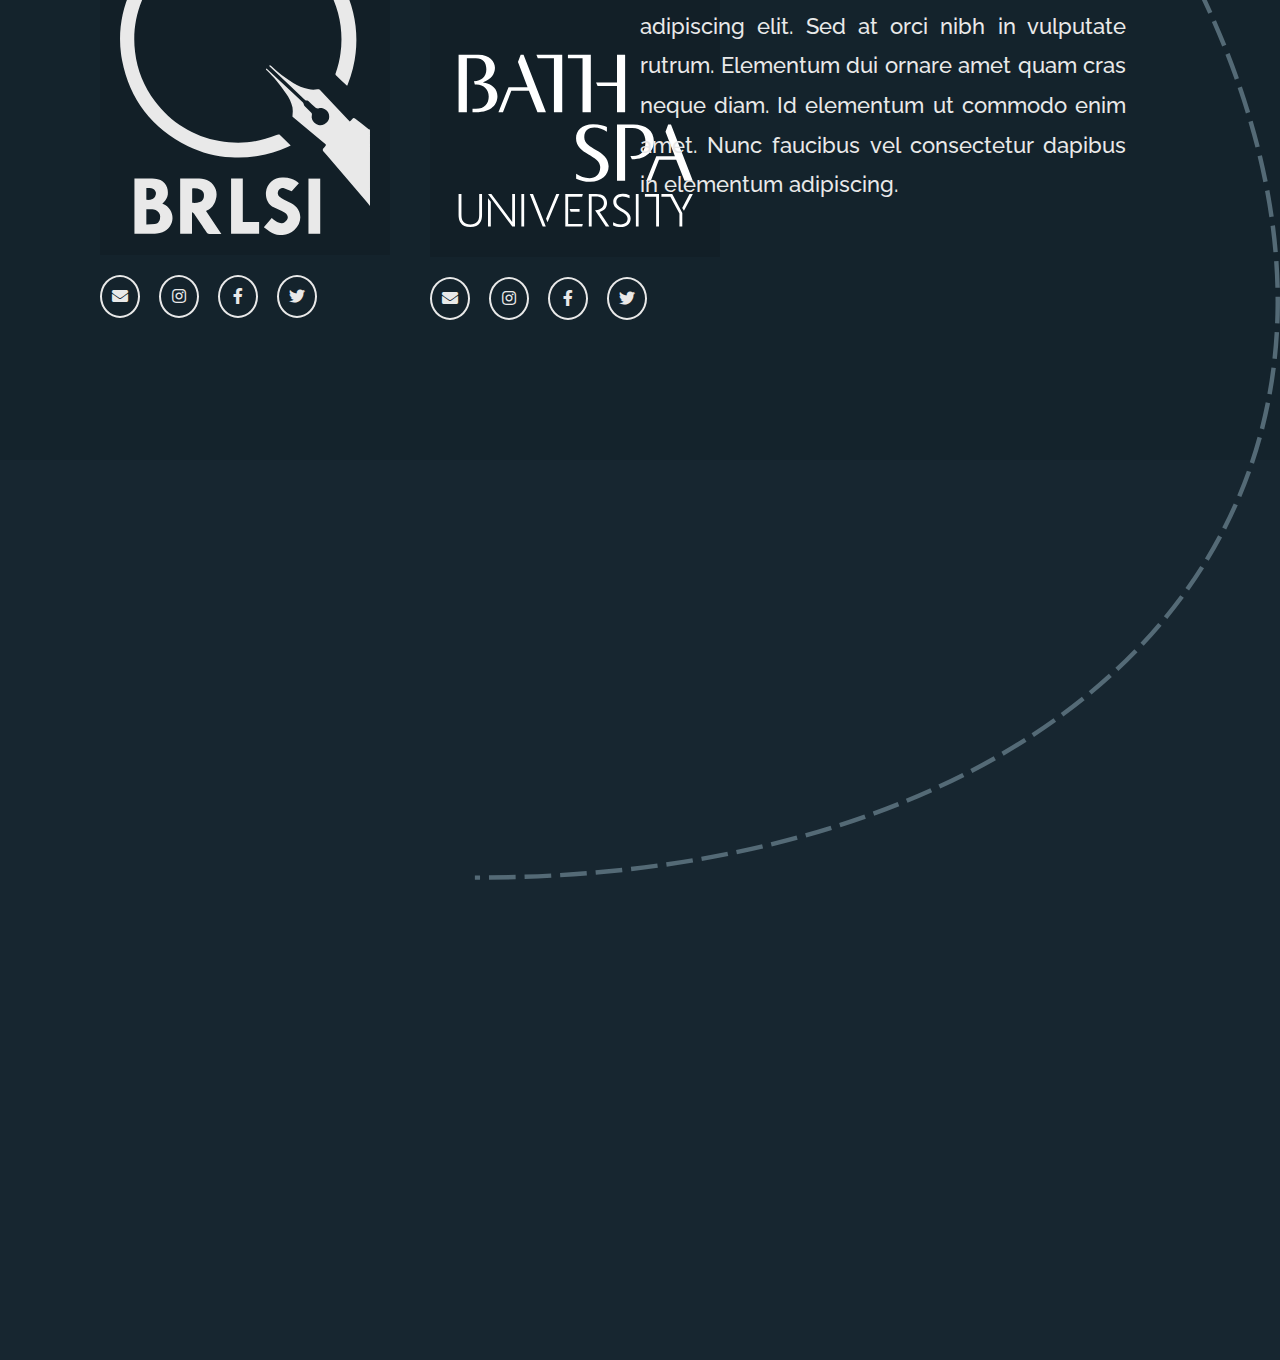
==== commit 71140436: "Disabled Pre Loader temporarily for development" ====
--- a/index.html
+++ b/index.html
@@ -10,7 +10,7 @@
 		<link href="https://fonts.googleapis.com/css2?family=Raleway:wght@100;200;300;400;500;600;700;800;900&display=swap" rel="stylesheet">
 		<title>TAWC // Experiencing The Ocean Through Time</title>
 	</head>
-	<body>
+	<body class="">
 		<header>
 			<nav>
 				<a href="https://facebook.com" ><i class="fab fa-facebook"></i></a>
@@ -18,113 +18,133 @@
 			</nav>
 			<section class="welcome">Experiencing the ocean through time</section>
 		</header>
-		<div class="trails"> 
-			<img src="assets/img/svg/trail-desktop.svg" class="trails__desktop">
-		</div>
+		<div class="trails" id="trail_container"></div>
 		<main class="wrapper">
 			<section class="landing"></section>
-			<section class="chapter chapter--left">
-				<p class="chapter__text chapter__text--left">Lorem ipsum dolor sit amet, consectetur adipiscing elit. Sed at orci nibh in vulputate rutrum. Elementum dui ornare amet quam cras neque diam. Id elementum ut commodo enim amet. Nunc faucibus vel consectetur dapibus in elementum adipiscing.</p>
+			<section class="chapter">
+				<div class="chapter__container chapter__container--left">
+					<p class="chapter__text chapter__text--left">Lorem ipsum dolor sit amet, consectetur adipiscing elit. Sed at orci nibh in vulputate rutrum. Elementum dui ornare amet quam cras neque diam. Id elementum ut commodo enim amet. Nunc faucibus vel consectetur dapibus in elementum adipiscing.</p>
+				</div>
 			</section>
 			<section class="object">
-				<div class="sketchfab-embed-wrapper object__sketchfab">
-					<iframe title="Medium Poly" frameborder="0" allowfullscreen mozallowfullscreen="true" webkitallowfullscreen="true" allow="fullscreen; autoplay; vr" xr-spatial-tracking execution-while-out-of-viewport execution-while-not-rendered web-share src="https://sketchfab.com/models/8f38a11b901942b3b8493a9687885776/embed?camera=0&transparent=1&ui_hint=0"></iframe>
+				<div class="object__container">
+					<div class="sketchfab-embed-wrapper object__sketchfab">
+						<iframe title="Medium Poly" frameborder="0" allowfullscreen mozallowfullscreen="true" webkitallowfullscreen="true" allow="fullscreen; autoplay; vr" xr-spatial-tracking execution-while-out-of-viewport execution-while-not-rendered web-share src="https://sketchfab.com/models/8f38a11b901942b3b8493a9687885776/embed?camera=0&transparent=1&ui_hint=0&scrollwheel=0&autostart=1"></iframe>
+					</div>
+					<div class="object__right">
+						<h1 class="object__heading">The Legends of Coco De Mer</h1>
+						<p class="object__text">Lorem ipsum dolor sit amet, consectetur adipiscing elit. Sed at orci nibh in vulputate rutrum. Elementum dui ornare amet quam cras neque diam. Id elementum ut commodo enim amet. Nunc faucibus vel consectetur dapibus in elementum adipiscing.</p>
+						<div class="object__details">
+							<span class="object__label">SIZE</span>
+							<p class="object__detail">232cm</p>
+							<span class="object__label">WEIGHT</span>
+							<p class="object__detail">22kg</p>
+							<span class="object__label">ORIGIN</span>
+							<p class="object__detail">Seychelles Islands</p>
+						</div>
+						<a href="objects/coco-de-mer.html" class="button button--light">
+							VIEW MODEL IN FULL SCREEN 
+							<svg width="94" height="18" viewBox="0 0 94 18" fill="none" xmlns="http://www.w3.org/2000/svg" class="button__arrow">
+								<path id="button__arrow--light" d="M85.1768 0.823223L85 0.646447L84.8232 0.823223L83.4132 2.23322L83.2366 2.40984L83.4131 2.58662L88.5672 7.75H1H0.75V8V10V10.25H1H88.5672L83.4131 15.4134L83.2366 15.5902L83.4132 15.7668L84.8232 17.1768L85 17.3536L85.1768 17.1768L93.1768 9.17678L93.3536 9L93.1768 8.82322L85.1768 0.823223Z" fill="#D9D9D9" stroke="#D9D9D9" stroke-width="0.5"/>
+							</svg>	
+						</a>
+					</div>
 				</div>
-				<div class="object__right">
-					<h1 class="object__heading">The Legends of Coco De Mer</h1>
-					<p class="object__text">Lorem ipsum dolor sit amet, consectetur adipiscing elit. Sed at orci nibh in vulputate rutrum. Elementum dui ornare amet quam cras neque diam. Id elementum ut commodo enim amet. Nunc faucibus vel consectetur dapibus in elementum adipiscing.</p>
-					<div class="object__details">
-						<span class="object__label">SIZE</span>
-						<p class="object__detail">232cm</p>
-						<span class="object__label">WEIGHT</span>
-						<p class="object__detail">22kg</p>
-						<span class="object__label">ORIGIN</span>
-						<p class="object__detail">Seychelles Islands</p>
-					</div>
-					<a href="#" class="button button--light">
-						VIEW MODEL IN FULL SCREEN 
-						<svg width="94" height="18" viewBox="0 0 94 18" fill="none" xmlns="http://www.w3.org/2000/svg" class="button__arrow">
-							<path id="button__arrow--light" d="M85.1768 0.823223L85 0.646447L84.8232 0.823223L83.4132 2.23322L83.2366 2.40984L83.4131 2.58662L88.5672 7.75H1H0.75V8V10V10.25H1H88.5672L83.4131 15.4134L83.2366 15.5902L83.4132 15.7668L84.8232 17.1768L85 17.3536L85.1768 17.1768L93.1768 9.17678L93.3536 9L93.1768 8.82322L85.1768 0.823223Z" fill="#D9D9D9" stroke="#D9D9D9" stroke-width="0.5"/>
-						</svg>	
-					</a>
+				<div class="backdrop">
+					<img src="assets/img/svg/Background-Asset-001.svg" alt="" class="backdrop__asset backdrop__asset--001">
+					<img src="assets/img/svg/Background-Asset-002.svg" alt="" class="backdrop__asset backdrop__asset--002">
 				</div>
 			</section>
-			<section class="chapter chapter--right">
-				<p class="chapter__text chapter__text--right">Lorem ipsum dolor sit amet, consectetur adipiscing elit. Sed at orci nibh in vulputate rutrum. Elementum dui ornare amet quam cras neque diam. Id elementum ut commodo enim amet. Nunc faucibus vel consectetur dapibus in elementum adipiscing.</p>
+			<section class="chapter">
+				<div class="chapter__container chapter__container--right">
+					<p class="chapter__text chapter__text--right">Lorem ipsum dolor sit amet, consectetur adipiscing elit. Sed at orci nibh in vulputate rutrum. Elementum dui ornare amet quam cras neque diam. Id elementum ut commodo enim amet. Nunc faucibus vel consectetur dapibus in elementum adipiscing.</p>
+				</div>
+				<div class="backdrop">
+					<img src="assets/img/svg/Background-Asset-003.svg" alt="" class="backdrop__asset backdrop__asset--003">
+					<img src="assets/img/svg/Background-Asset-004.svg" alt="" class="backdrop__asset backdrop__asset--004">
+				</div>
 			</section>
 			<section class="object">
-				<div class="sketchfab-embed-wrapper object__sketchfab">
-					<iframe title="Medium Poly" frameborder="0" allowfullscreen mozallowfullscreen="true" webkitallowfullscreen="true" allow="fullscreen; autoplay; vr" xr-spatial-tracking execution-while-out-of-viewport execution-while-not-rendered web-share src="https://sketchfab.com/models/d0a750755a1948e0abd87328e684ad0e/embed?camera=0&transparent=1&ui_hint=0"></iframe>
-				</div>
-				<div class="object__right">
-					<h1 class="object__heading">Brain coral and the Great Barrier Reef</h1>
-					<p class="object__text">Lorem ipsum dolor sit amet, consectetur adipiscing elit. Sed at orci nibh in vulputate rutrum. Elementum dui ornare amet quam cras neque diam. Id elementum ut commodo enim amet. Nunc faucibus vel consectetur dapibus in elementum adipiscing.</p>
-					<div class="object__details">
-						<span class="object__label">SIZE</span>
-						<p class="object__detail">232cm</p>
-						<span class="object__label">WEIGHT</span>
-						<p class="object__detail">22kg</p>
-						<span class="object__label">ORIGIN</span>
-						<p class="object__detail">Great Barrier Reef</p>
+				<div class="object__container">
+					<div class="sketchfab-embed-wrapper object__sketchfab">
+						<iframe title="Brain Coral" frameborder="0" allowfullscreen mozallowfullscreen="true" webkitallowfullscreen="true" allow="fullscreen; autoplay; vr" xr-spatial-tracking execution-while-out-of-viewport execution-while-not-rendered web-share src="https://sketchfab.com/models/d0a750755a1948e0abd87328e684ad0e/embed?camera=0&transparent=1&ui_hint=0&scrollwheel=0&autostart=1"> </iframe>					</div>
+					<div class="object__right">
+						<h1 class="object__heading">Brain coral and the Great Barrier Reef</h1>
+						<p class="object__text">Lorem ipsum dolor sit amet, consectetur adipiscing elit. Sed at orci nibh in vulputate rutrum. Elementum dui ornare amet quam cras neque diam. Id elementum ut commodo enim amet. Nunc faucibus vel consectetur dapibus in elementum adipiscing.</p>
+						<div class="object__details">
+							<span class="object__label">SIZE</span>
+							<p class="object__detail">232cm</p>
+							<span class="object__label">WEIGHT</span>
+							<p class="object__detail">22kg</p>
+							<span class="object__label">ORIGIN</span>
+							<p class="object__detail">Great Barrier Reef</p>
+						</div>
+						<a href="objects/brain-coral.html" class="button button--light">
+							VIEW MODEL IN FULL SCREEN 
+							<svg width="94" height="18" viewBox="0 0 94 18" fill="none" xmlns="http://www.w3.org/2000/svg" class="button__arrow">
+								<path id="button__arrow--light" d="M85.1768 0.823223L85 0.646447L84.8232 0.823223L83.4132 2.23322L83.2366 2.40984L83.4131 2.58662L88.5672 7.75H1H0.75V8V10V10.25H1H88.5672L83.4131 15.4134L83.2366 15.5902L83.4132 15.7668L84.8232 17.1768L85 17.3536L85.1768 17.1768L93.1768 9.17678L93.3536 9L93.1768 8.82322L85.1768 0.823223Z" fill="#D9D9D9" stroke="#D9D9D9" stroke-width="0.5"/>
+							</svg>	
+						</a>
 					</div>
-					<a href="#" class="button button--light">
-						VIEW MODEL IN FULL SCREEN 
-						<svg width="94" height="18" viewBox="0 0 94 18" fill="none" xmlns="http://www.w3.org/2000/svg" class="button__arrow">
-							<path id="button__arrow--light" d="M85.1768 0.823223L85 0.646447L84.8232 0.823223L83.4132 2.23322L83.2366 2.40984L83.4131 2.58662L88.5672 7.75H1H0.75V8V10V10.25H1H88.5672L83.4131 15.4134L83.2366 15.5902L83.4132 15.7668L84.8232 17.1768L85 17.3536L85.1768 17.1768L93.1768 9.17678L93.3536 9L93.1768 8.82322L85.1768 0.823223Z" fill="#D9D9D9" stroke="#D9D9D9" stroke-width="0.5"/>
-						</svg>	
-					</a>
 				</div>
 			</section>
-			<section class="chapter chapter--left">
-				<p class="chapter__text chapter__text--left">Lorem ipsum dolor sit amet, consectetur adipiscing elit. Sed at orci nibh in vulputate rutrum. Elementum dui ornare amet quam cras neque diam. Id elementum ut commodo enim amet. Nunc faucibus vel consectetur dapibus in elementum adipiscing.</p>
+			<section class="chapter">
+				<div class="chapter__container chapter__container--left">
+					<p class="chapter__text chapter__text--left">Lorem ipsum dolor sit amet, consectetur adipiscing elit. Sed at orci nibh in vulputate rutrum. Elementum dui ornare amet quam cras neque diam. Id elementum ut commodo enim amet. Nunc faucibus vel consectetur dapibus in elementum adipiscing.</p>
+				</div>
 			</section>
 			<section class="object">
-				<div class="sketchfab-embed-wrapper object__sketchfab">
-					<iframe title="Medium Poly" frameborder="0" allowfullscreen mozallowfullscreen="true" webkitallowfullscreen="true" allow="fullscreen; autoplay; vr" xr-spatial-tracking execution-while-out-of-viewport execution-while-not-rendered web-share src="https://sketchfab.com/models/8f38a11b901942b3b8493a9687885776/embed?camera=0&transparent=1&ui_hint=0"></iframe>
-				</div>
-				<div class="object__right">
-					<h1 class="object__heading">Ludwigella Concava the Ammonite Fossil</h1>
-					<p class="object__text">Lorem ipsum dolor sit amet, consectetur adipiscing elit. Sed at orci nibh in vulputate rutrum. Elementum dui ornare amet quam cras neque diam. Id elementum ut commodo enim amet. Nunc faucibus vel consectetur dapibus in elementum adipiscing.</p>
-					<div class="object__details">
-						<span class="object__label">SIZE</span>
-						<p class="object__detail">232cm</p>
-						<span class="object__label">WEIGHT</span>
-						<p class="object__detail">22kg</p>
-						<span class="object__label">ORIGIN</span>
-						<p class="object__detail">Burton Cliff</p>
+				<div class="object__container">
+					<div class="sketchfab-embed-wrapper object__sketchfab">
+						<iframe title="ludwigella convava on rocks" frameborder="0" allowfullscreen mozallowfullscreen="true" webkitallowfullscreen="true" allow="fullscreen; autoplay; vr" xr-spatial-tracking execution-while-out-of-viewport execution-while-not-rendered web-share src="https://sketchfab.com/models/77cd0bc7f803475089a048dacae8a941/embed?camera=0&transparent=1&ui_hint=0&scrollwheel=0&autostart=1"> </iframe>
 					</div>
-					<a href="#" class="button button--light">
-						VIEW MODEL IN FULL SCREEN 
-						<svg width="94" height="18" viewBox="0 0 94 18" fill="none" xmlns="http://www.w3.org/2000/svg" class="button__arrow">
-							<path id="button__arrow--light" d="M85.1768 0.823223L85 0.646447L84.8232 0.823223L83.4132 2.23322L83.2366 2.40984L83.4131 2.58662L88.5672 7.75H1H0.75V8V10V10.25H1H88.5672L83.4131 15.4134L83.2366 15.5902L83.4132 15.7668L84.8232 17.1768L85 17.3536L85.1768 17.1768L93.1768 9.17678L93.3536 9L93.1768 8.82322L85.1768 0.823223Z" fill="#D9D9D9" stroke="#D9D9D9" stroke-width="0.5"/>
-						</svg>	
-					</a>
+					<div class="object__right">
+						<h1 class="object__heading">Ludwigella Concava the Ammonite Fossil</h1>
+						<p class="object__text">Lorem ipsum dolor sit amet, consectetur adipiscing elit. Sed at orci nibh in vulputate rutrum. Elementum dui ornare amet quam cras neque diam. Id elementum ut commodo enim amet. Nunc faucibus vel consectetur dapibus in elementum adipiscing.</p>
+						<div class="object__details">
+							<span class="object__label">SIZE</span>
+							<p class="object__detail">232cm</p>
+							<span class="object__label">WEIGHT</span>
+							<p class="object__detail">22kg</p>
+							<span class="object__label">ORIGIN</span>
+							<p class="object__detail">Burton Cliff</p>
+						</div>
+						<a href="objects/ludwigella-concava.html" class="button button--light">
+							VIEW MODEL IN FULL SCREEN 
+							<svg width="94" height="18" viewBox="0 0 94 18" fill="none" xmlns="http://www.w3.org/2000/svg" class="button__arrow">
+								<path id="button__arrow--light" d="M85.1768 0.823223L85 0.646447L84.8232 0.823223L83.4132 2.23322L83.2366 2.40984L83.4131 2.58662L88.5672 7.75H1H0.75V8V10V10.25H1H88.5672L83.4131 15.4134L83.2366 15.5902L83.4132 15.7668L84.8232 17.1768L85 17.3536L85.1768 17.1768L93.1768 9.17678L93.3536 9L93.1768 8.82322L85.1768 0.823223Z" fill="#D9D9D9" stroke="#D9D9D9" stroke-width="0.5"/>
+							</svg>	
+						</a>
+					</div>
 				</div>
 			</section>
-			<section class="chapter chapter--right">
-				<p class="chapter__text chapter__text--right">Lorem ipsum dolor sit amet, consectetur adipiscing elit. Sed at orci nibh in vulputate rutrum. Elementum dui ornare amet quam cras neque diam. Id elementum ut commodo enim amet. Nunc faucibus vel consectetur dapibus in elementum adipiscing.</p>
+			<section class="chapter">
+				<div class="chapter__container chapter__container--right">
+					<p class="chapter__text chapter__text--right">Lorem ipsum dolor sit amet, consectetur adipiscing elit. Sed at orci nibh in vulputate rutrum. Elementum dui ornare amet quam cras neque diam. Id elementum ut commodo enim amet. Nunc faucibus vel consectetur dapibus in elementum adipiscing.</p>
+				</div>
 			</section>
 			<section class="object">
-				<div class="sketchfab-embed-wrapper object__sketchfab">
-					<iframe title="Medium Poly" frameborder="0" allowfullscreen mozallowfullscreen="true" webkitallowfullscreen="true" allow="fullscreen; autoplay; vr" xr-spatial-tracking execution-while-out-of-viewport execution-while-not-rendered web-share src="https://sketchfab.com/models/d0a750755a1948e0abd87328e684ad0e/embed?camera=0&transparent=1&ui_hint=0"></iframe>
-				</div>
-				<div class="object__right">
-					<h1 class="object__heading">The Jurassic Twerton Dolphin</h1>
-					<p class="object__text">Lorem ipsum dolor sit amet, consectetur adipiscing elit. Sed at orci nibh in vulputate rutrum. Elementum dui ornare amet quam cras neque diam. Id elementum ut commodo enim amet. Nunc faucibus vel consectetur dapibus in elementum adipiscing.</p>
-					<div class="object__details">
-						<span class="object__label">SIZE</span>
-						<p class="object__detail">232cm</p>
-						<span class="object__label">WEIGHT</span>
-						<p class="object__detail">22kg</p>
-						<span class="object__label">ORIGIN</span>
-						<p class="object__detail">River Avon</p>
+				<div class="object__container">
+					<div class="sketchfab-embed-wrapper object__sketchfab">
+						<iframe title="Twerton Dolphin Skull" frameborder="0" allowfullscreen mozallowfullscreen="true" webkitallowfullscreen="true" allow="fullscreen; autoplay; vr" xr-spatial-tracking execution-while-out-of-viewport execution-while-not-rendered web-share src="https://sketchfab.com/models/8f38a11b901942b3b8493a9687885776/embed?camera=0&transparent=1&ui_hint=0&scrollwheel=0&autostart=1"> </iframe>					</div>
+					<div class="object__right">
+						<h1 class="object__heading">The Jurassic Twerton Dolphin</h1>
+						<p class="object__text">Lorem ipsum dolor sit amet, consectetur adipiscing elit. Sed at orci nibh in vulputate rutrum. Elementum dui ornare amet quam cras neque diam. Id elementum ut commodo enim amet. Nunc faucibus vel consectetur dapibus in elementum adipiscing.</p>
+						<div class="object__details">
+							<span class="object__label">SIZE</span>
+							<p class="object__detail">232cm</p>
+							<span class="object__label">WEIGHT</span>
+							<p class="object__detail">22kg</p>
+							<span class="object__label">ORIGIN</span>
+							<p class="object__detail">River Avon</p>
+						</div>
+						<a href="objects/twerton-dolphin-skull.html" class="button button--light">
+							VIEW MODEL IN FULL SCREEN 
+							<svg width="94" height="18" viewBox="0 0 94 18" fill="none" xmlns="http://www.w3.org/2000/svg" class="button__arrow">
+								<path id="button__arrow--light" d="M85.1768 0.823223L85 0.646447L84.8232 0.823223L83.4132 2.23322L83.2366 2.40984L83.4131 2.58662L88.5672 7.75H1H0.75V8V10V10.25H1H88.5672L83.4131 15.4134L83.2366 15.5902L83.4132 15.7668L84.8232 17.1768L85 17.3536L85.1768 17.1768L93.1768 9.17678L93.3536 9L93.1768 8.82322L85.1768 0.823223Z" fill="#D9D9D9" stroke="#D9D9D9" stroke-width="0.5"/>
+							</svg>	
+						</a>
 					</div>
-					<a href="#" class="button button--light">
-						VIEW MODEL IN FULL SCREEN 
-						<svg width="94" height="18" viewBox="0 0 94 18" fill="none" xmlns="http://www.w3.org/2000/svg" class="button__arrow">
-							<path id="button__arrow--light" d="M85.1768 0.823223L85 0.646447L84.8232 0.823223L83.4132 2.23322L83.2366 2.40984L83.4131 2.58662L88.5672 7.75H1H0.75V8V10V10.25H1H88.5672L83.4131 15.4134L83.2366 15.5902L83.4132 15.7668L84.8232 17.1768L85 17.3536L85.1768 17.1768L93.1768 9.17678L93.3536 9L93.1768 8.82322L85.1768 0.823223Z" fill="#D9D9D9" stroke="#D9D9D9" stroke-width="0.5"/>
-						</svg>	
-					</a>
 				</div>
 			</section>
 		</main>
@@ -160,5 +180,14 @@
 			</section>
 			<section class="footer__map"></section>
 		</footer>
+		<div class="pre-loader">
+			<div class="pre-loader__waves"></div>
+			<div class="pre-loader__container">
+				<p class="pre-loader__emoji" id="preLoader-emoji">🌊</p>
+				<p class="pre-loader__progress" id="preLoader-progress">000%</p>
+			</div>
+		</div>
+		<script src="https://cdnjs.cloudflare.com/ajax/libs/gsap/3.6.1/gsap.min.js"></script>
+		<script src="assets/js/main.js"></script>
 	</body>
 </html>--- a/assets/styles/main.css
+++ b/assets/styles/main.css
@@ -10,6 +10,7 @@
 
 section {
   height: 100vh;
+  padding: 0px 100px;
 }
 
 header {
@@ -33,8 +34,66 @@
 }
 
 .wrapper {
-  max-width: 1440px;
   margin: auto;
+}
+
+.pre-loader {
+  position: fixed;
+  z-index: 100;
+  top: 0px;
+  left: 0px;
+  background-color: #EFEFEF;
+  width: 100%;
+  height: 100%;
+  display: none;
+}
+
+.pre-loader__waves {
+  content: '';
+  position: absolute;
+  z-index: 101;
+  bottom: 0px;
+  left: 0px;
+  width: 100%;
+  height: calc(100% + 200px);
+  background-image: url("../img/svg/waves-fullscreen.svg");
+  background-size: cover;
+  background-position: top left;
+  background-repeat: no-repeat;
+  -webkit-transform: translateY(100%);
+          transform: translateY(100%);
+}
+
+.pre-loader__container {
+  display: -webkit-box;
+  display: -ms-flexbox;
+  display: flex;
+  -webkit-box-orient: vertical;
+  -webkit-box-direction: normal;
+      -ms-flex-direction: column;
+          flex-direction: column;
+  -webkit-box-align: center;
+      -ms-flex-align: center;
+          align-items: center;
+  -webkit-box-pack: center;
+      -ms-flex-pack: center;
+          justify-content: center;
+  height: 100%;
+}
+
+.pre-loader__emoji {
+  font-size: 14em;
+}
+
+.pre-loader__progress {
+  font-size: 22px;
+  font-weight: 700;
+  margin-top: 15px;
+  color: #C0C0C0;
+}
+
+.noScroll {
+  overflow: hidden;
 }
 
 .landing::before {
@@ -59,7 +118,7 @@
   height: 400px;
   background-image: url("../img/svg/waves-front.svg");
   background-size: cover;
-  background-position: top center;
+  background-position: top left;
   background-repeat: no-repeat;
 }
 
@@ -166,34 +225,69 @@
   stroke: #D9D9D9;
 }
 
-.trails {
+.trails::before {
+  content: '';
+  position: absolute;
+  z-index: -1;
+  top: calc(100vh + 350px);
+  width: 100%;
+  height: 1050vh;
+  background-image: url("../img/svg/trail-desktop.svg");
+  background-size: contain;
+  background-position: top left;
+  background-repeat: no-repeat;
+}
+
+.backdrop__asset {
+  position: absolute;
+  width: 25vw;
+  min-width: 100px;
+}
+
+.backdrop__asset--001 {
+  top: -350px;
+  left: 0px;
+}
+
+.backdrop__asset--002 {
+  top: -550px;
+  right: 0px;
+}
+
+.backdrop__asset--003 {
+  top: -200px;
+  right: 0px;
+}
+
+.backdrop__asset--004 {
+  top: 800px;
+  left: 0px;
+  width: 100%;
+}
+
+.chapter {
   position: relative;
 }
 
-.trails__desktop {
-  position: absolute;
-  z-index: -1;
-  top: calc(100vh + 150px);
-  left: 350px;
-  height: 14000px;
-}
-
-.chapter {
-  display: -webkit-box;
-  display: -ms-flexbox;
-  display: flex;
-  -webkit-box-align: center;
-      -ms-flex-align: center;
-          align-items: center;
-}
-
-.chapter--left {
+.chapter__container {
+  display: -webkit-box;
+  display: -ms-flexbox;
+  display: flex;
+  -webkit-box-align: center;
+      -ms-flex-align: center;
+          align-items: center;
+  max-width: 1440px;
+  margin: auto;
+  height: 100%;
+}
+
+.chapter__container--left {
   -webkit-box-pack: start;
       -ms-flex-pack: start;
           justify-content: flex-start;
 }
 
-.chapter--right {
+.chapter__container--right {
   -webkit-box-pack: end;
       -ms-flex-pack: end;
           justify-content: flex-end;
@@ -216,6 +310,10 @@
 }
 
 .object {
+  position: relative;
+}
+
+.object__container {
   display: -webkit-box;
   display: -ms-flexbox;
   display: flex;
@@ -225,6 +323,9 @@
   -webkit-box-pack: center;
       -ms-flex-pack: center;
           justify-content: center;
+  max-width: 1440px;
+  margin: auto;
+  height: 100%;
 }
 
 .object__sketchfab {
@@ -279,6 +380,28 @@
 
 .object__detail:last-of-type {
   margin-right: 0px;
+}
+
+.object-full {
+  display: -webkit-box;
+  display: -ms-flexbox;
+  display: flex;
+  -webkit-box-align: center;
+      -ms-flex-align: center;
+          align-items: center;
+  -webkit-box-pack: center;
+      -ms-flex-pack: center;
+          justify-content: center;
+}
+
+.object-full__sketchfab {
+  width: 90vw;
+  height: 90vh;
+}
+
+.object-full__sketchfab iframe {
+  width: 100%;
+  height: 100%;
 }
 
 .footer {
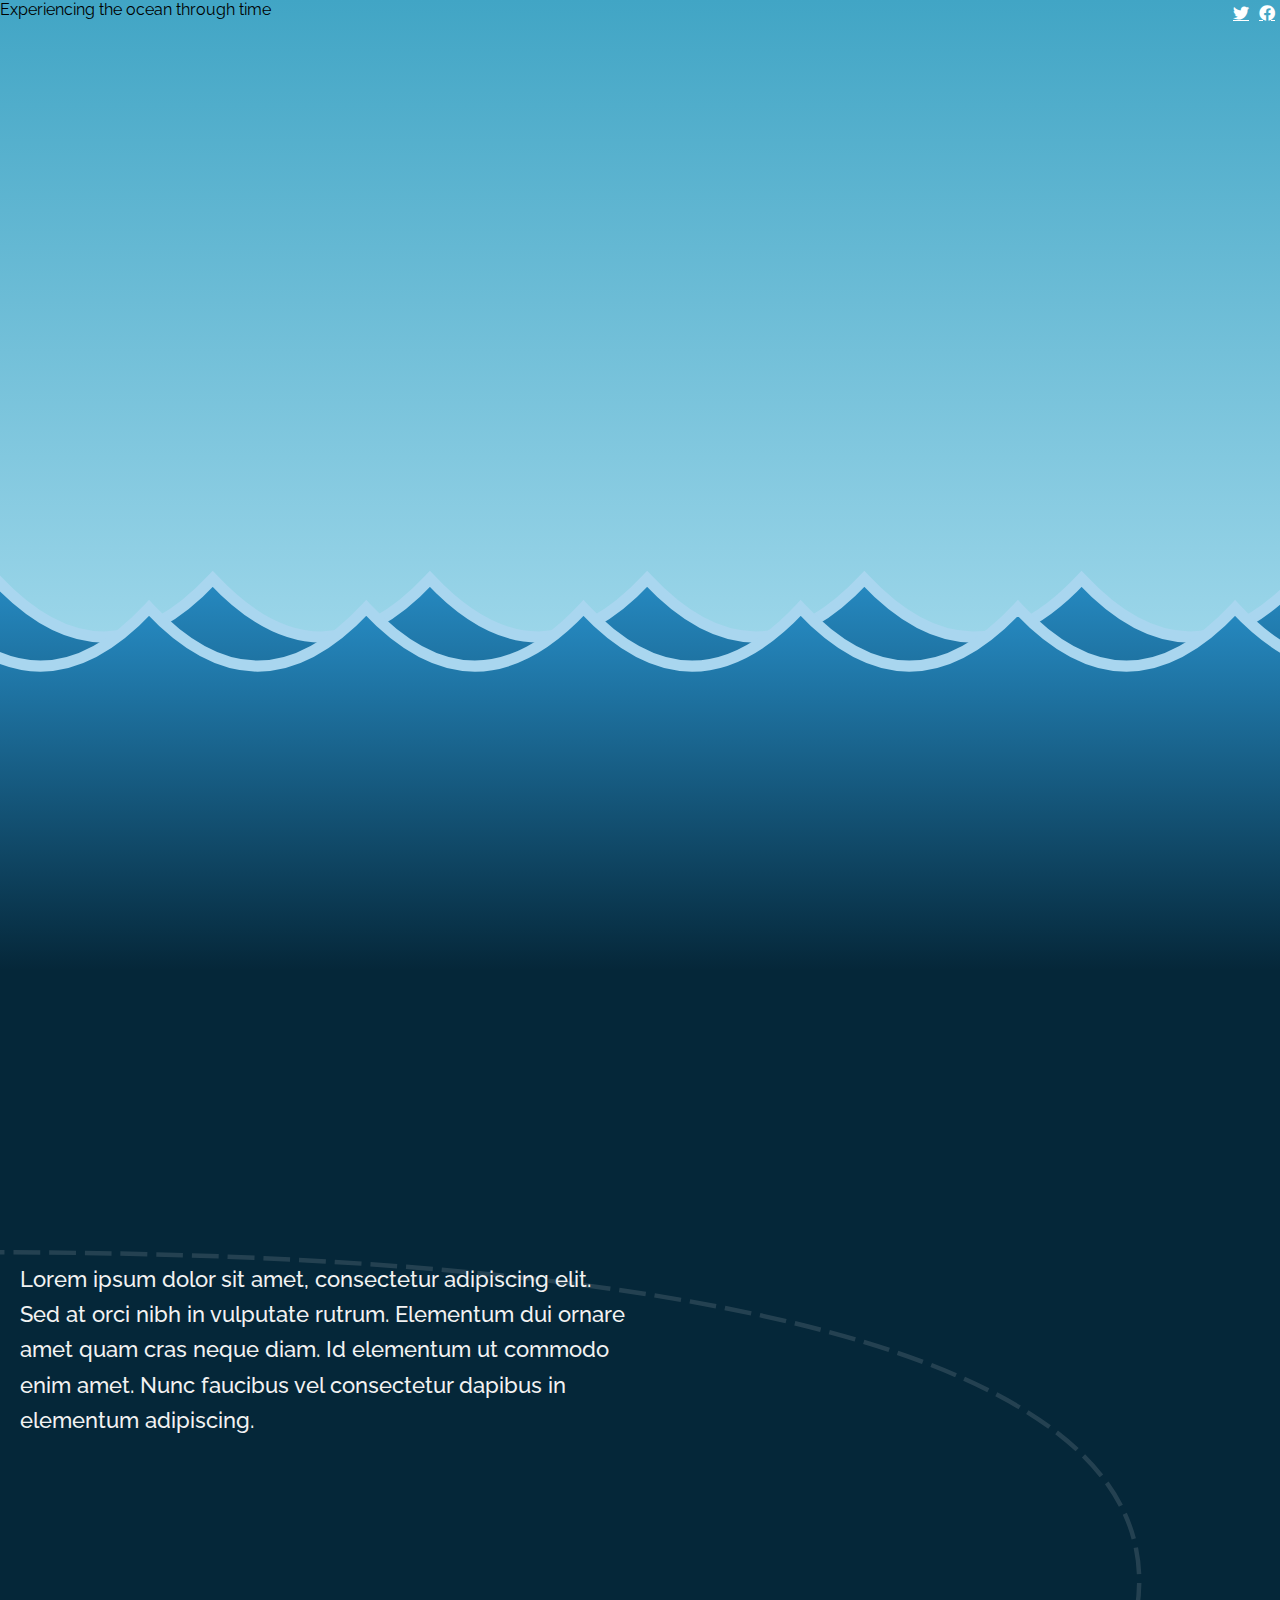
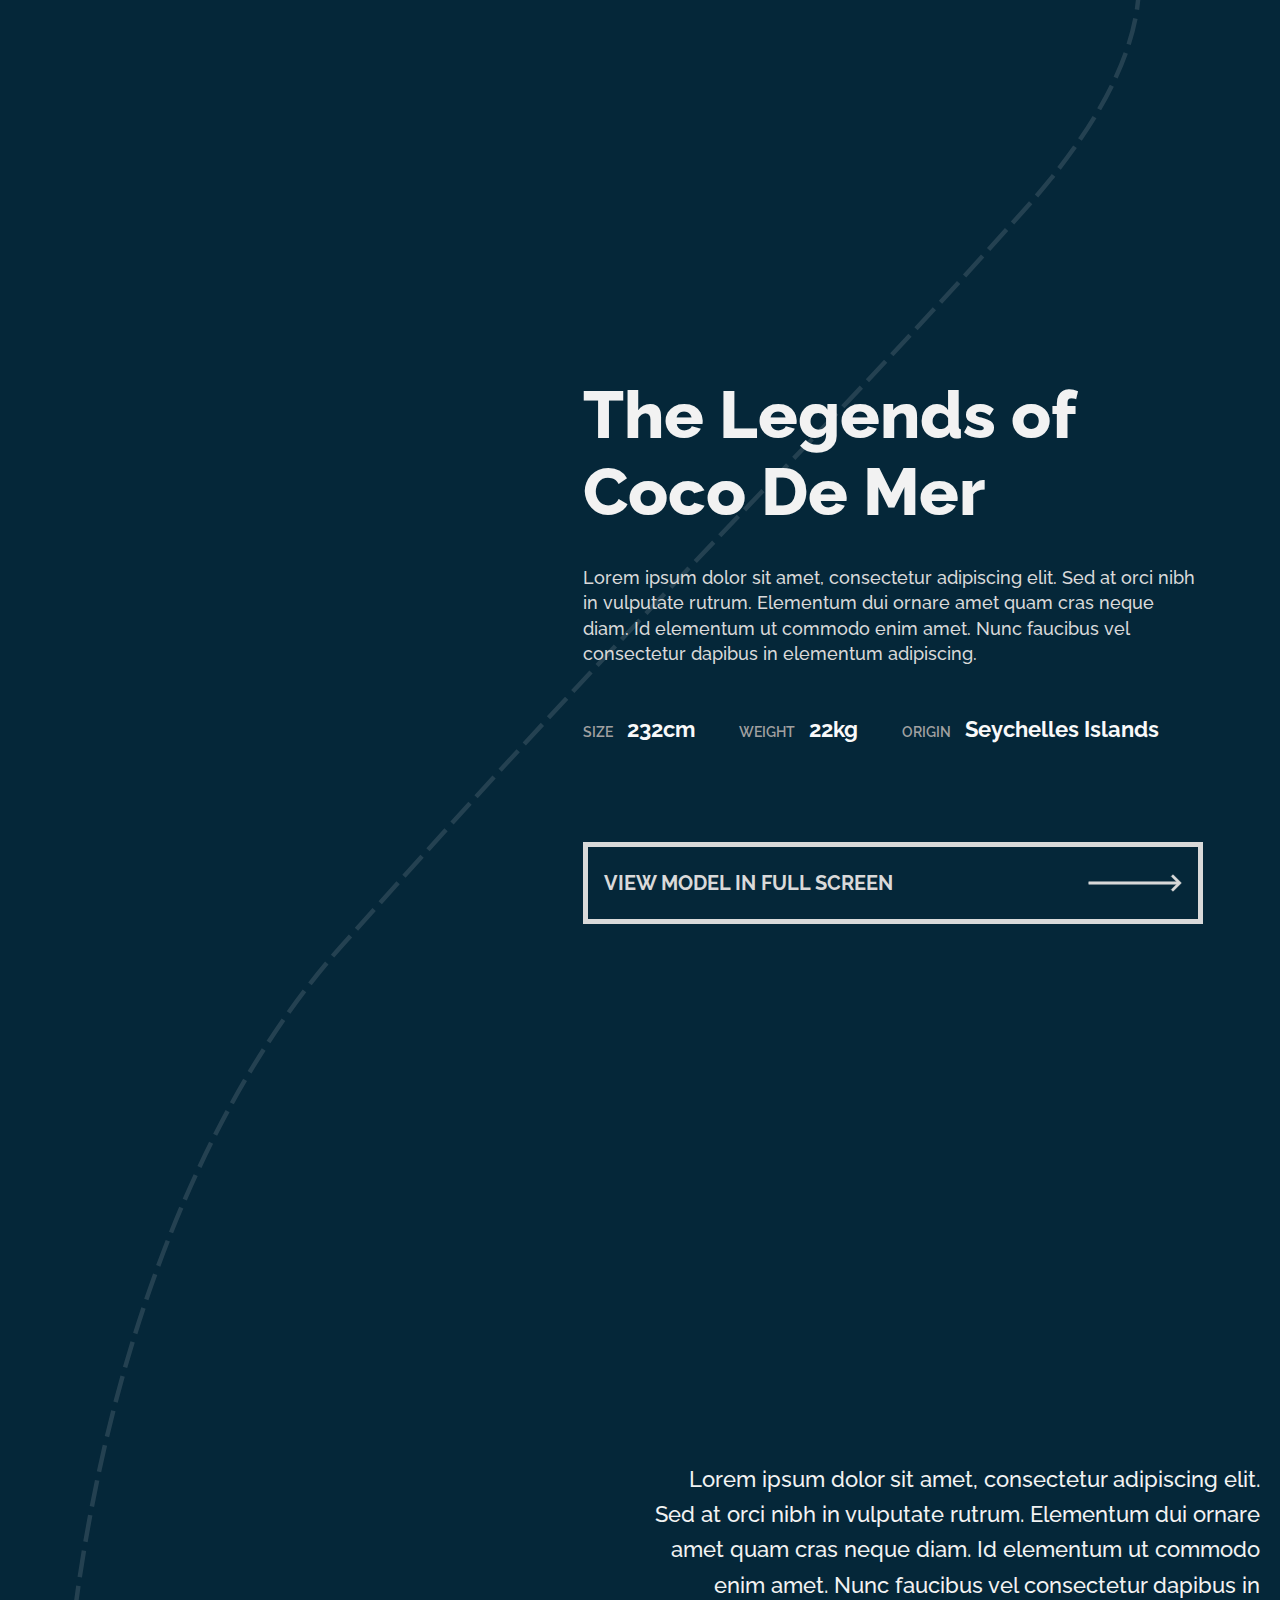
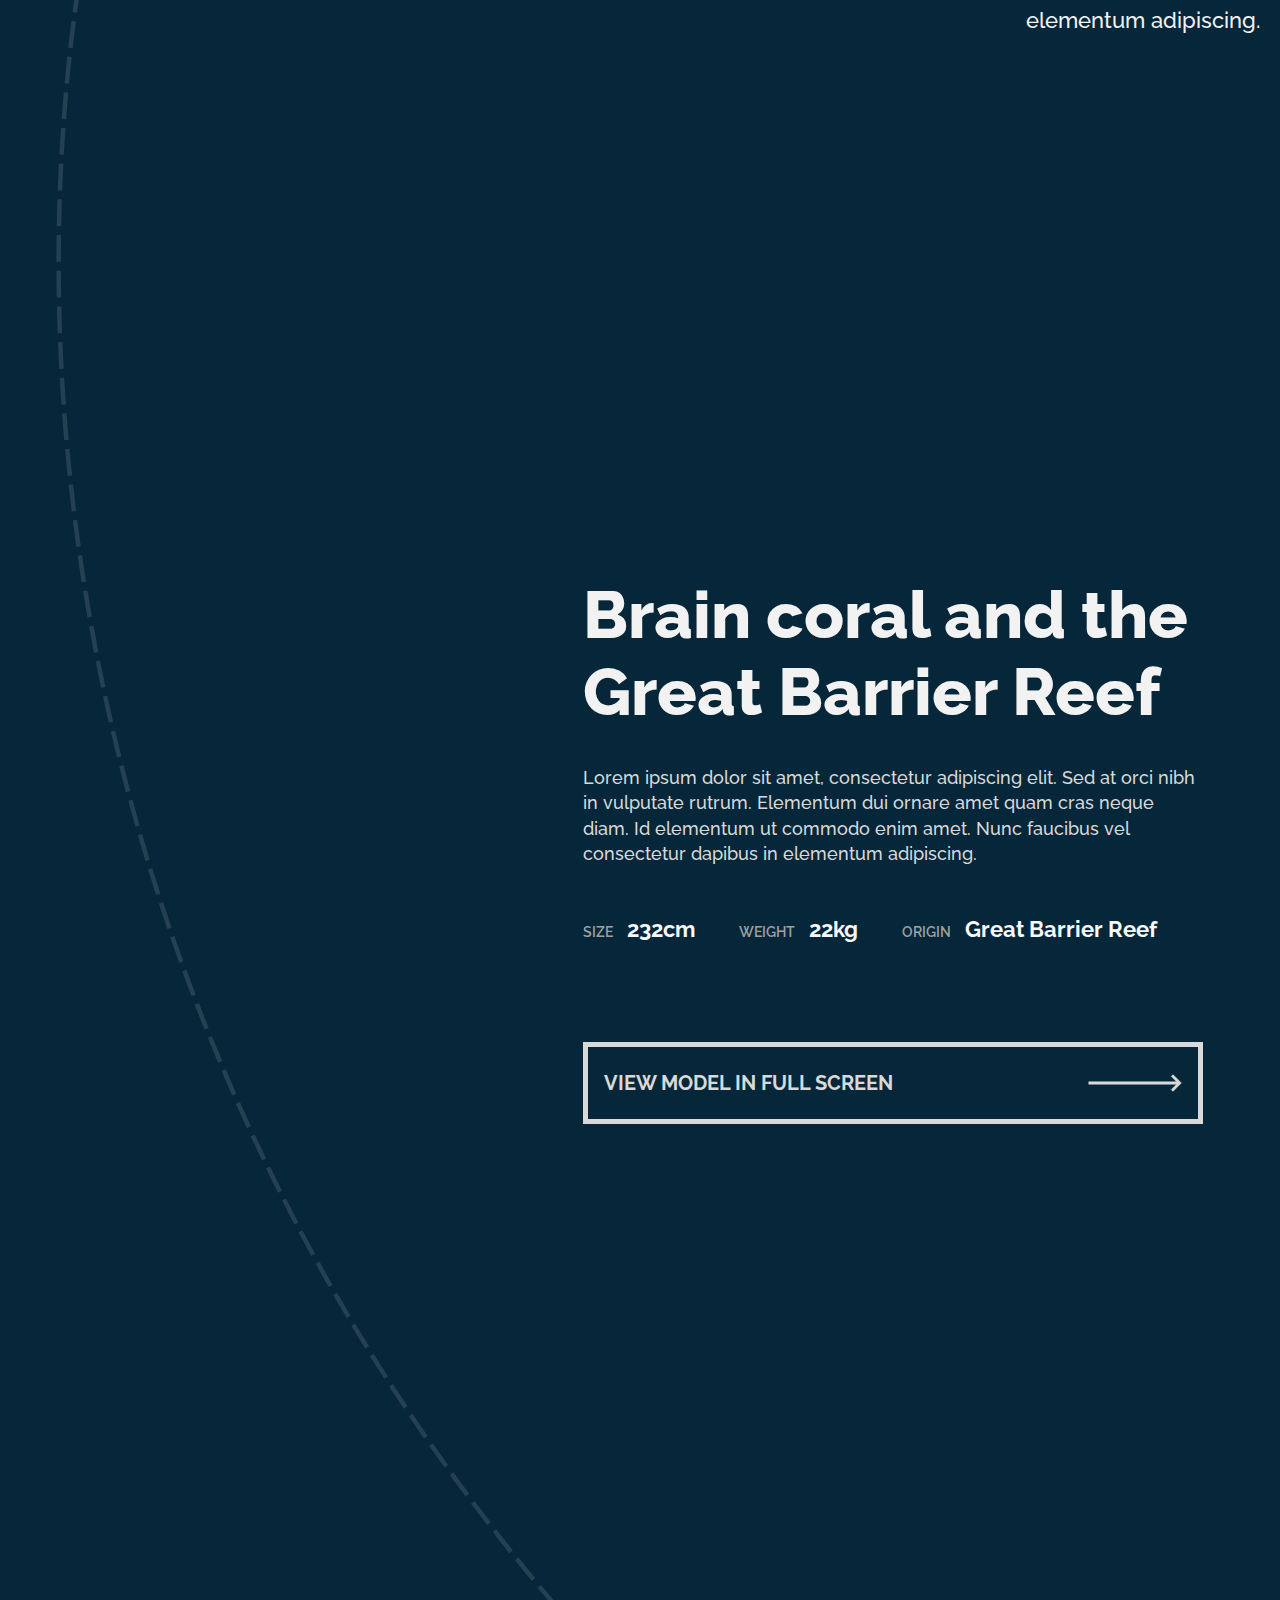
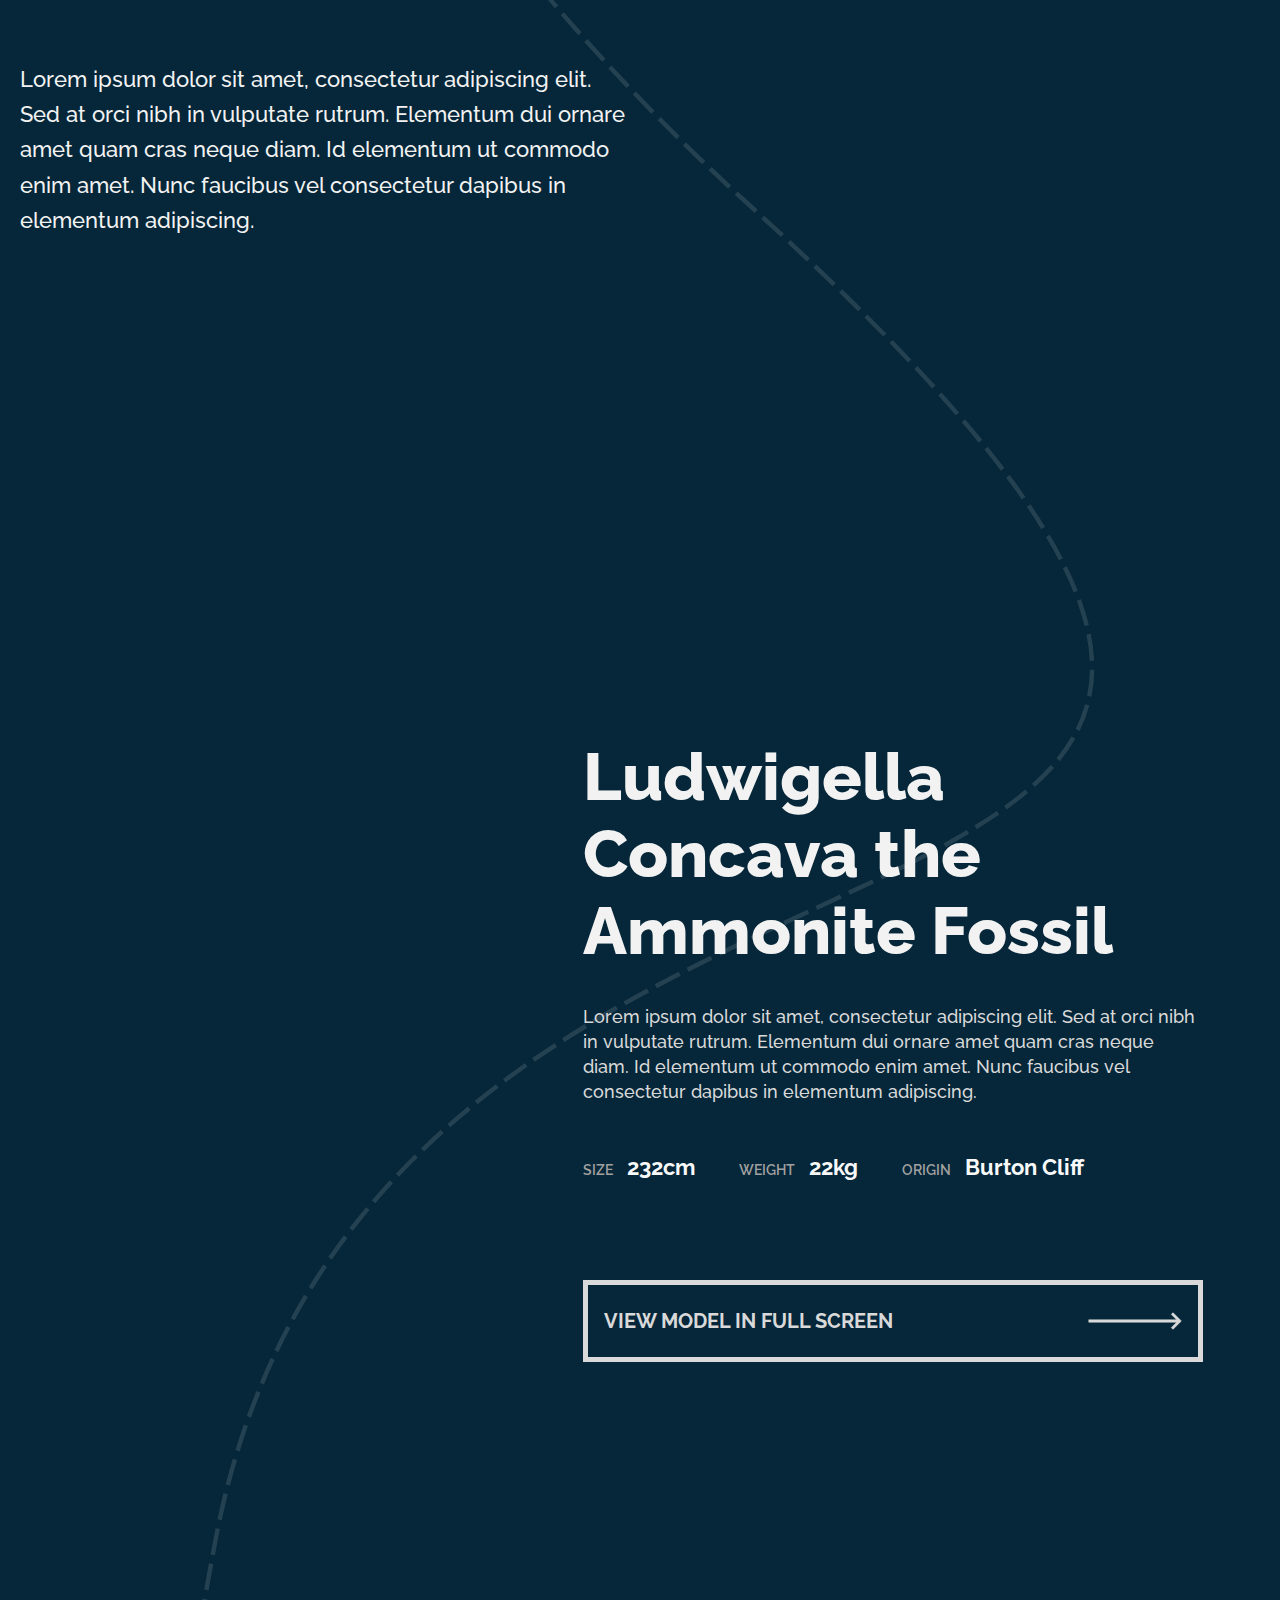
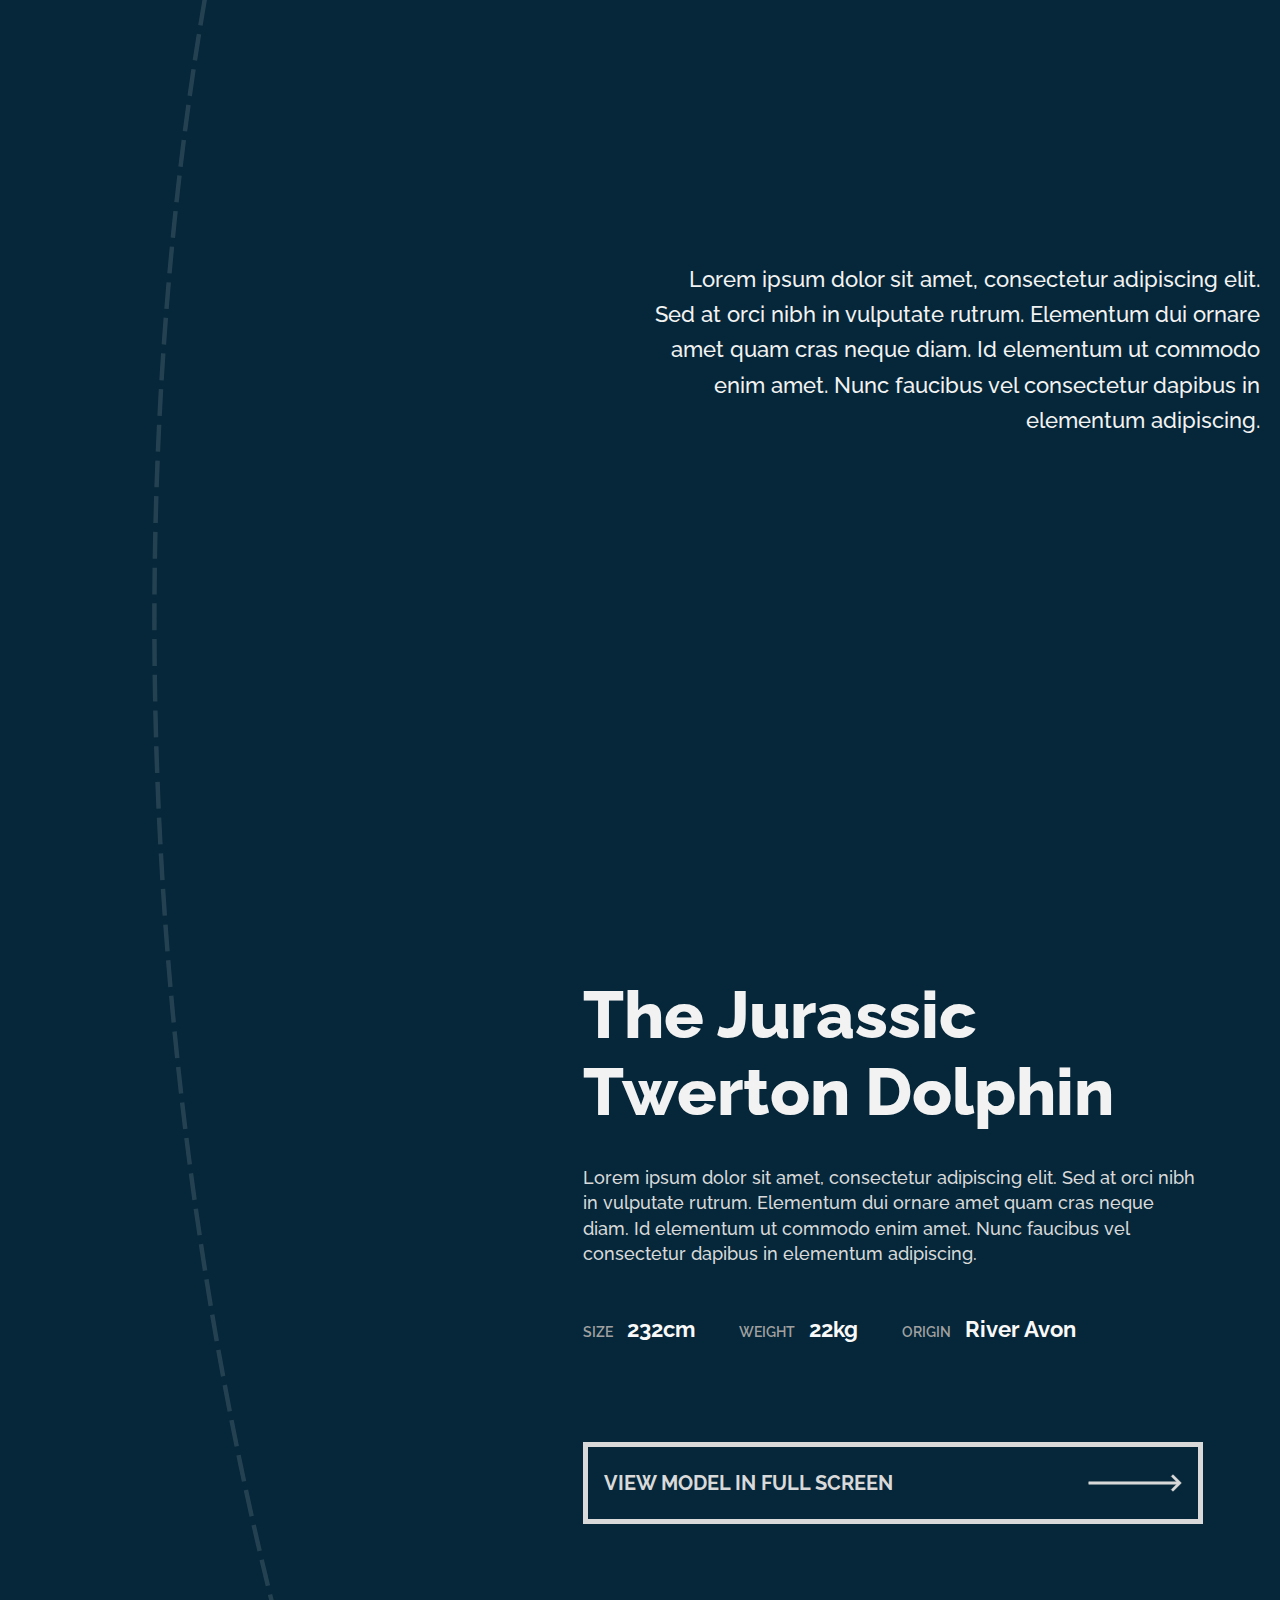
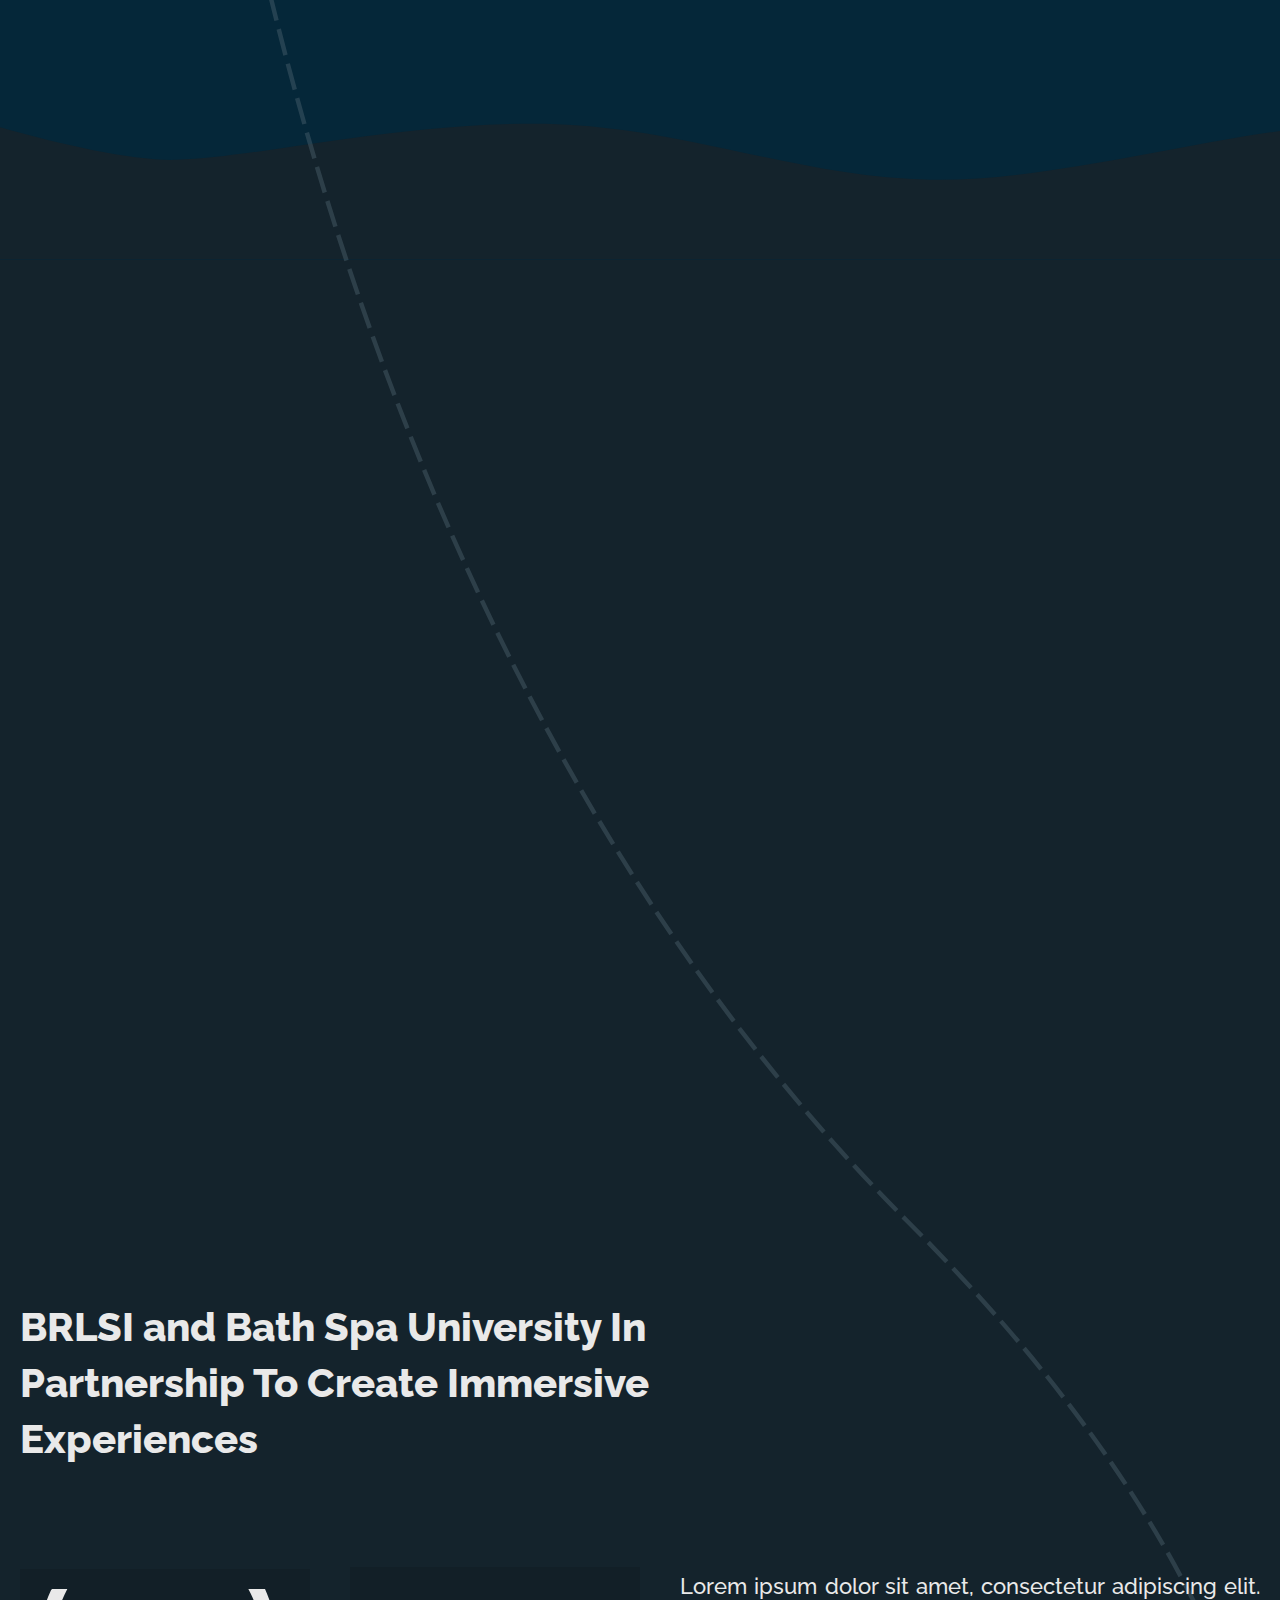
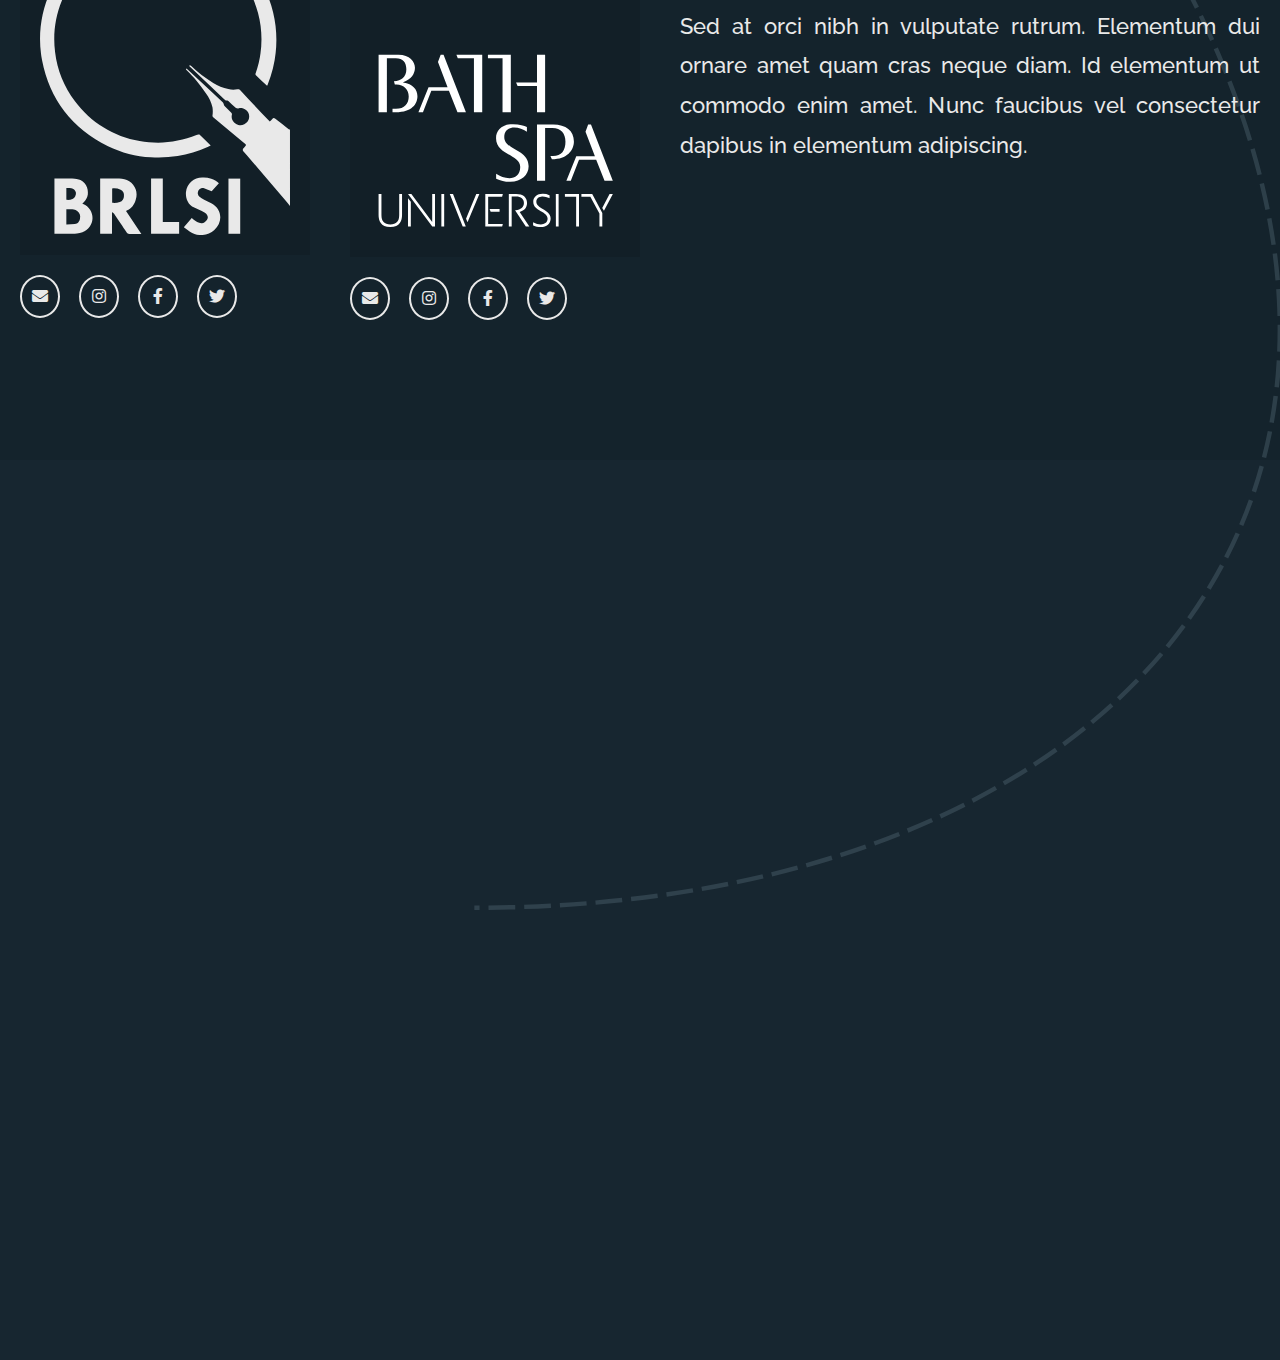
==== commit e7717baa: "Most Mobile Responsive Complete" ====
--- a/index.html
+++ b/index.html
@@ -16,9 +16,9 @@
 				<a href="https://facebook.com" ><i class="fab fa-facebook"></i></a>
 				<a href="https://twitter.com" ><i class="fab fa-twitter"></i></a>
 			</nav>
-			<section class="welcome">Experiencing the ocean through time</section>
+			<p class="welcome">Experiencing the ocean through time</p>
 		</header>
-		<div class="trails" id="trail_container"></div>
+		<div class="trail" id="trail_container"></div>
 		<main class="wrapper">
 			<section class="landing"></section>
 			<section class="chapter">
--- a/assets/styles/main.css
+++ b/assets/styles/main.css
@@ -4,6 +4,7 @@
 }
 
 body {
+  position: relative;
   font-family: 'Raleway', sans-serif;
   background-color: #052739;
 }
@@ -94,6 +95,10 @@
 
 .noScroll {
   overflow: hidden;
+}
+
+.landing {
+  position: relative;
 }
 
 .landing::before {
@@ -225,23 +230,24 @@
   stroke: #D9D9D9;
 }
 
-.trails::before {
-  content: '';
+.trail {
   position: absolute;
   z-index: -1;
   top: calc(100vh + 350px);
-  width: 100%;
-  height: 1050vh;
+  left: 0px;
+  right: 0px;
+  bottom: 50vh;
   background-image: url("../img/svg/trail-desktop.svg");
-  background-size: contain;
-  background-position: top left;
+  background-size: cover;
+  background-position: bottom center;
   background-repeat: no-repeat;
+  opacity: 0.4;
 }
 
 .backdrop__asset {
   position: absolute;
   width: 25vw;
-  min-width: 100px;
+  min-width: 200px;
 }
 
 .backdrop__asset--001 {
@@ -494,6 +500,7 @@
 
 .footer__right {
   width: 50%;
+  margin-left: 40px;
 }
 
 .footer__org:first-of-type {
@@ -513,7 +520,6 @@
   color: #E9E9E9;
   line-height: 1.8em;
   text-align: justify;
-  width: 90%;
 }
 
 .footer__map {
@@ -530,4 +536,189 @@
   height: 100%;
   background-color: #172630;
 }
+
+@media (max-width: 1360px) {
+  section {
+    padding: 0px 20px;
+  }
+  .object__right {
+    margin-left: 10px;
+  }
+}
+
+@media (max-width: 1220px) {
+  .footer__content {
+    height: auto;
+    padding: 25vh 50px;
+  }
+  .footer__container {
+    -webkit-box-orient: vertical;
+    -webkit-box-direction: normal;
+        -ms-flex-direction: column;
+            flex-direction: column;
+    -webkit-box-pack: center;
+        -ms-flex-pack: center;
+            justify-content: center;
+    -webkit-box-align: start;
+        -ms-flex-align: start;
+            align-items: flex-start;
+  }
+  .footer__right {
+    margin-left: 0px;
+    margin-top: 120px;
+  }
+}
+
+@media (max-width: 1023px) {
+  .object {
+    height: auto;
+    padding: 25vh 50px;
+  }
+  .object__container {
+    -webkit-box-orient: vertical;
+    -webkit-box-direction: normal;
+        -ms-flex-direction: column;
+            flex-direction: column;
+    max-width: 580px;
+  }
+  .object__sketchfab {
+    height: 50vh;
+    width: 100%;
+    margin-bottom: 40px;
+  }
+  .object__right {
+    width: 100%;
+  }
+}
+
+@media (max-width: 900px) {
+  .landing::after {
+    height: 240px;
+  }
+  .backdrop__asset--001 {
+    top: -300px;
+  }
+  .backdrop__asset--002 {
+    top: -400px;
+  }
+  .footer__heading {
+    max-width: 80%;
+  }
+  .footer__left {
+    width: 100%;
+  }
+  .footer__right {
+    width: 75%;
+  }
+}
+
+@media (max-width: 720px) {
+  .footer__heading {
+    max-width: 100%;
+  }
+  .footer__left {
+    -webkit-box-orient: vertical;
+    -webkit-box-direction: normal;
+        -ms-flex-direction: column;
+            flex-direction: column;
+    -webkit-box-pack: start;
+        -ms-flex-pack: start;
+            justify-content: flex-start;
+    -webkit-box-align: start;
+        -ms-flex-align: start;
+            align-items: flex-start;
+  }
+  .footer__org:first-of-type {
+    margin-right: 0px;
+    margin-bottom: 40px;
+  }
+  .footer__right {
+    width: 100%;
+  }
+}
+
+@media (max-width: 460px) {
+  .landing::after {
+    height: 180px;
+  }
+  .button {
+    font-size: 18px;
+    padding: 1.2em 0.4em;
+  }
+  .button svg {
+    width: 60px;
+  }
+  .chapter__text {
+    font-size: 18px;
+  }
+  .backdrop__asset--001 {
+    top: -120px;
+  }
+  .backdrop__asset--002 {
+    top: -280px;
+  }
+  .object {
+    padding: 50vh 20px;
+  }
+  .object__sketchfab {
+    position: relative;
+    height: auto;
+    width: 100%;
+    margin-bottom: 120px;
+    padding-top: 100%;
+  }
+  .object__sketchfab iframe {
+    position: absolute;
+    top: 0px;
+    left: 0px;
+    right: 0px;
+    bottom: 0px;
+  }
+  .object__heading {
+    font-size: 44px;
+  }
+  .object__label {
+    margin-right: 0px;
+  }
+  .object__detail {
+    display: block;
+    margin-right: 0px;
+    margin-bottom: 20px;
+  }
+  .footer__heading {
+    font-size: 28px;
+  }
+  .footer__text {
+    font-size: 18px;
+  }
+}
+
+@media (max-width: 360px) {
+  section {
+    padding: 50vh 20px !important;
+  }
+  .landing {
+    padding: 0px 20px !important;
+  }
+  .button {
+    font-size: 12px;
+    border-width: 2px;
+    padding: 1.2em 0.6em;
+  }
+  .backdrop__asset--001 {
+    top: -90px;
+  }
+  .backdrop__asset--002 {
+    top: -260px;
+  }
+  .object__heading {
+    font-size: 38px;
+  }
+  .footer__transition {
+    padding: 0px 20px !important;
+  }
+  .footer__map {
+    padding: 0px 20px !important;
+  }
+}
 /*# sourceMappingURL=main.css.map */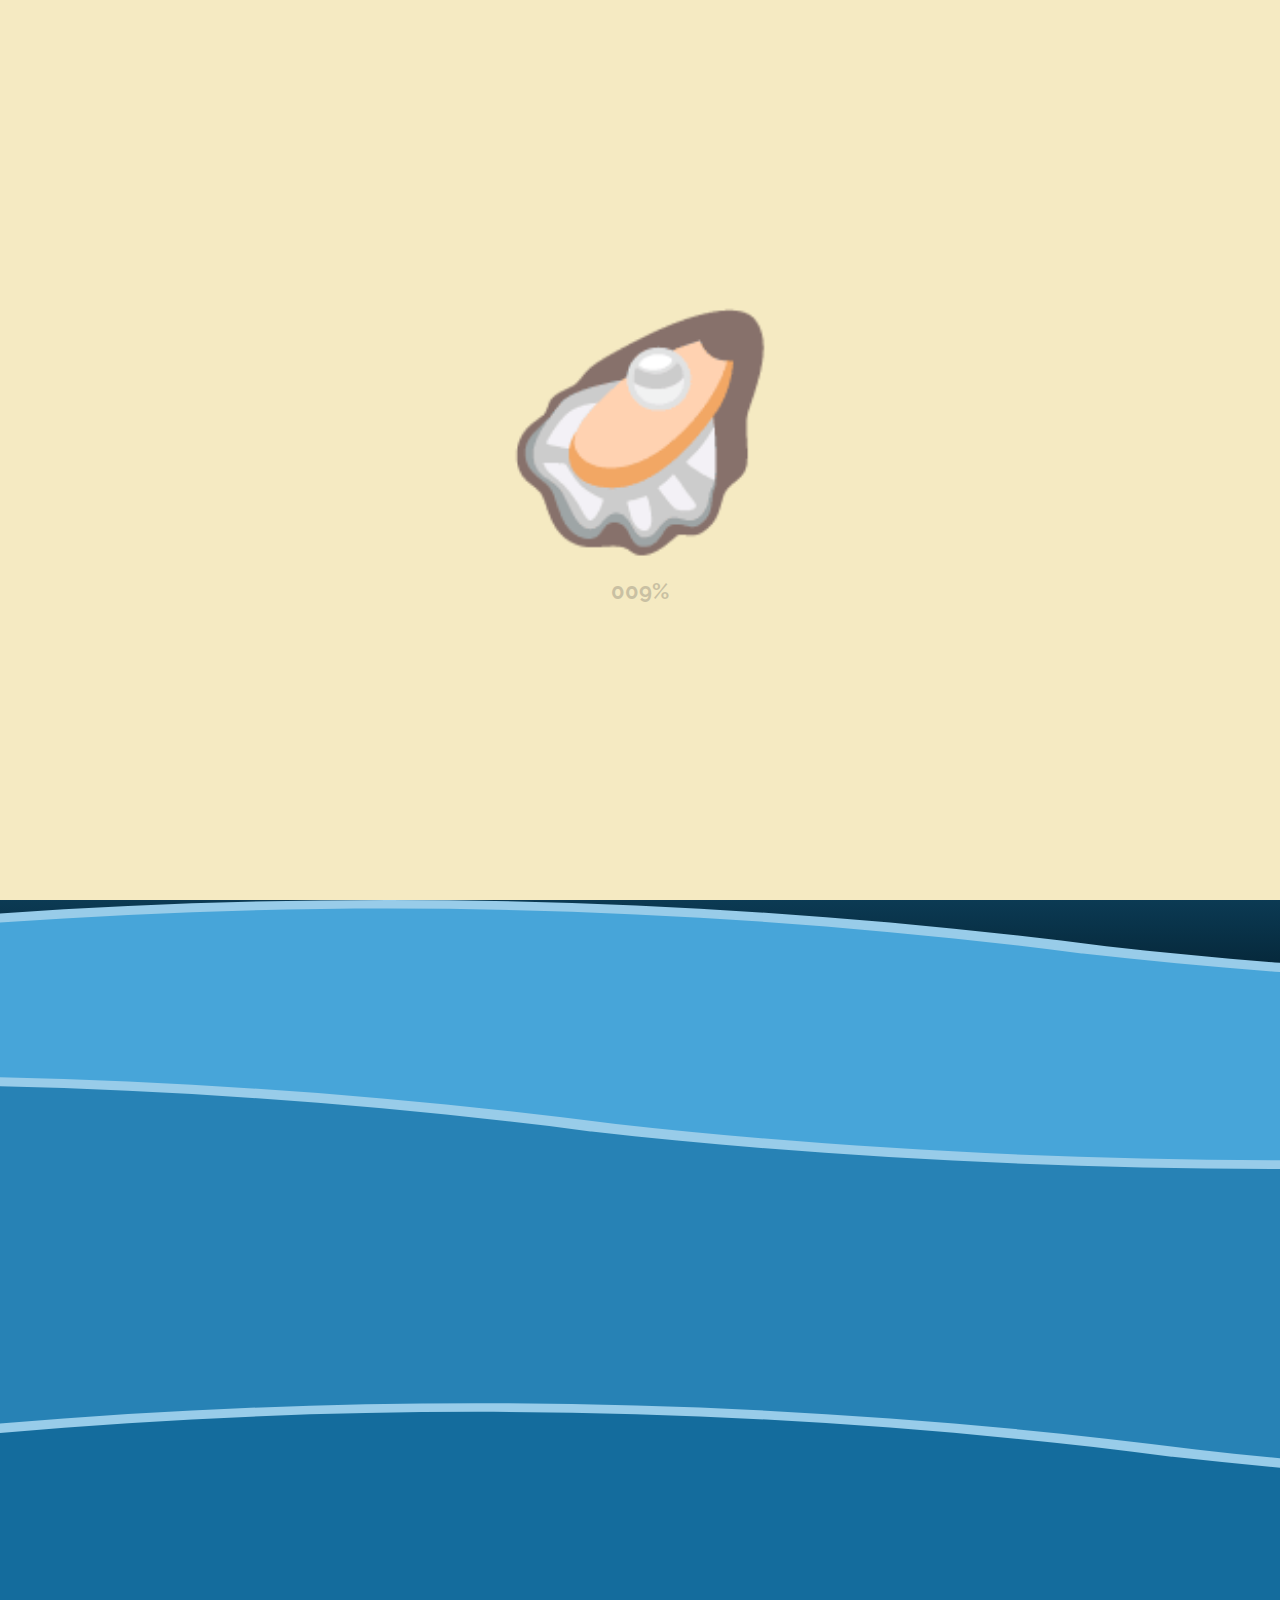
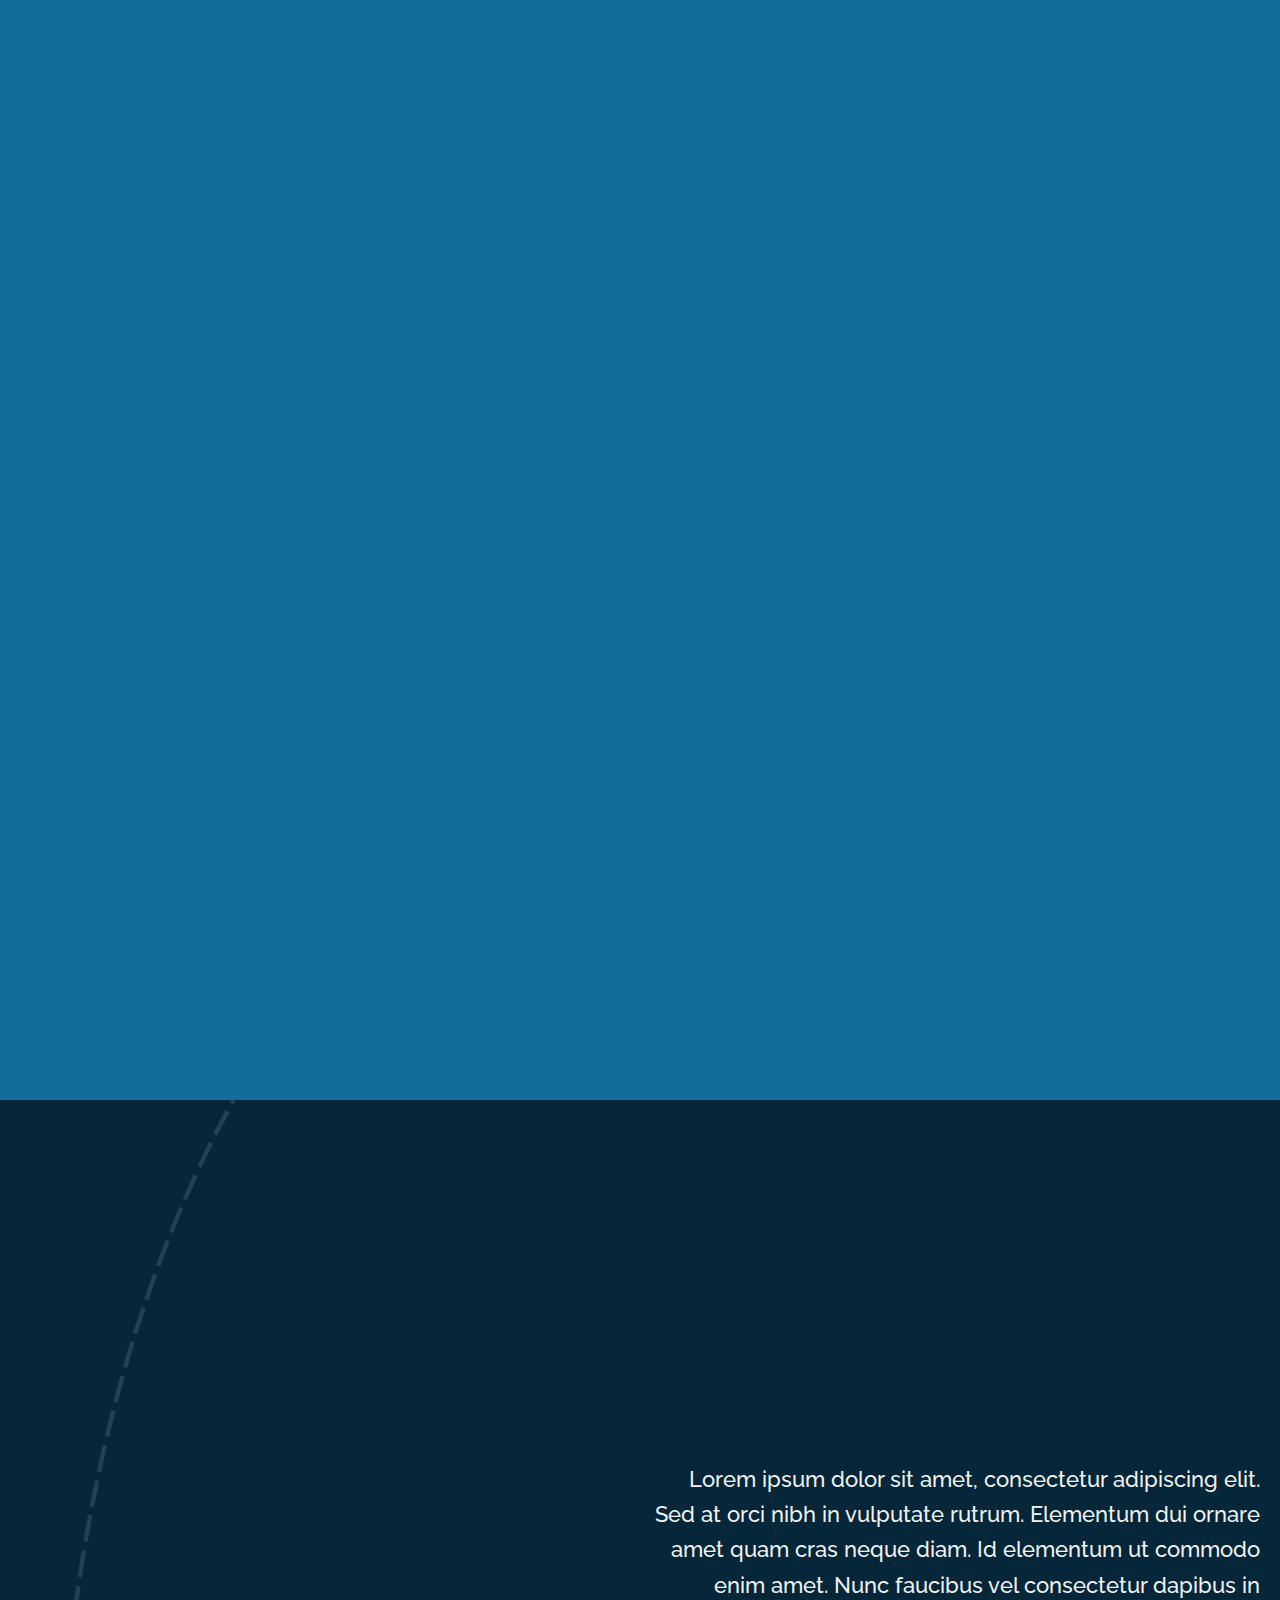
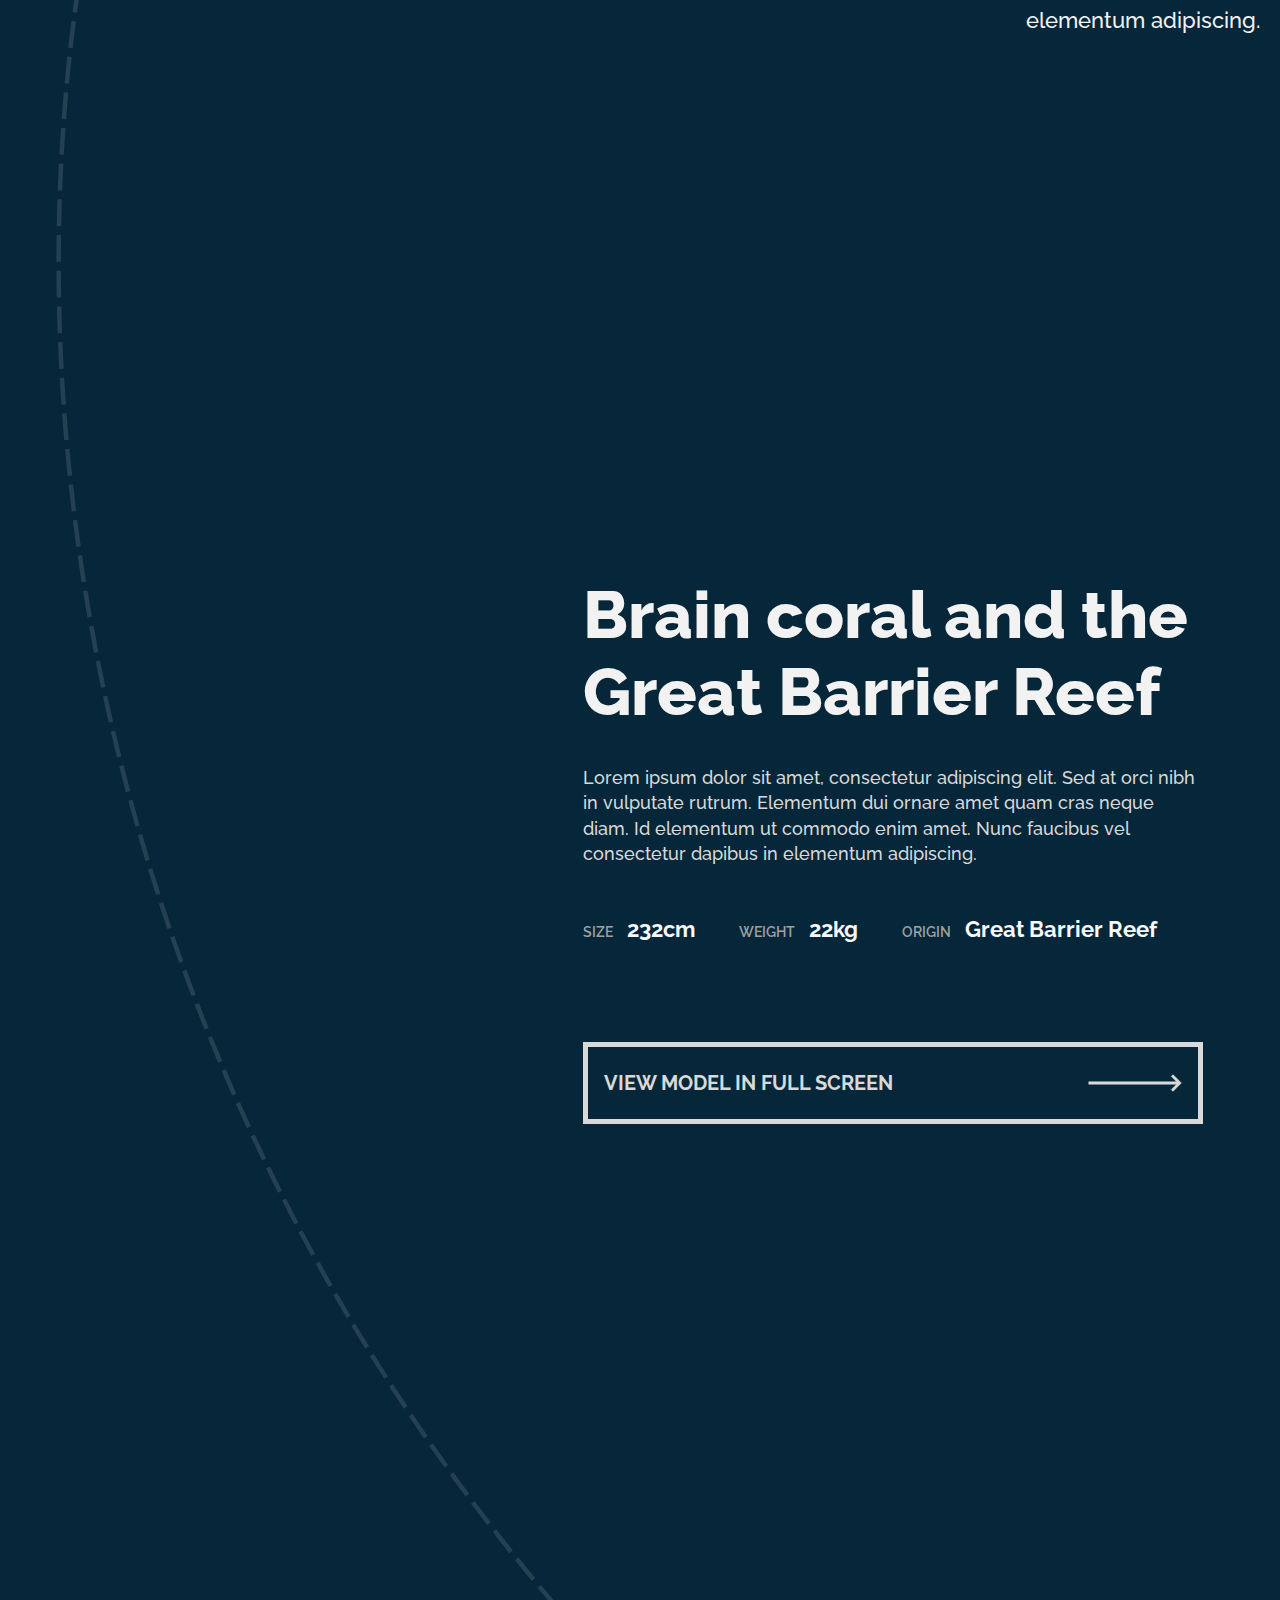
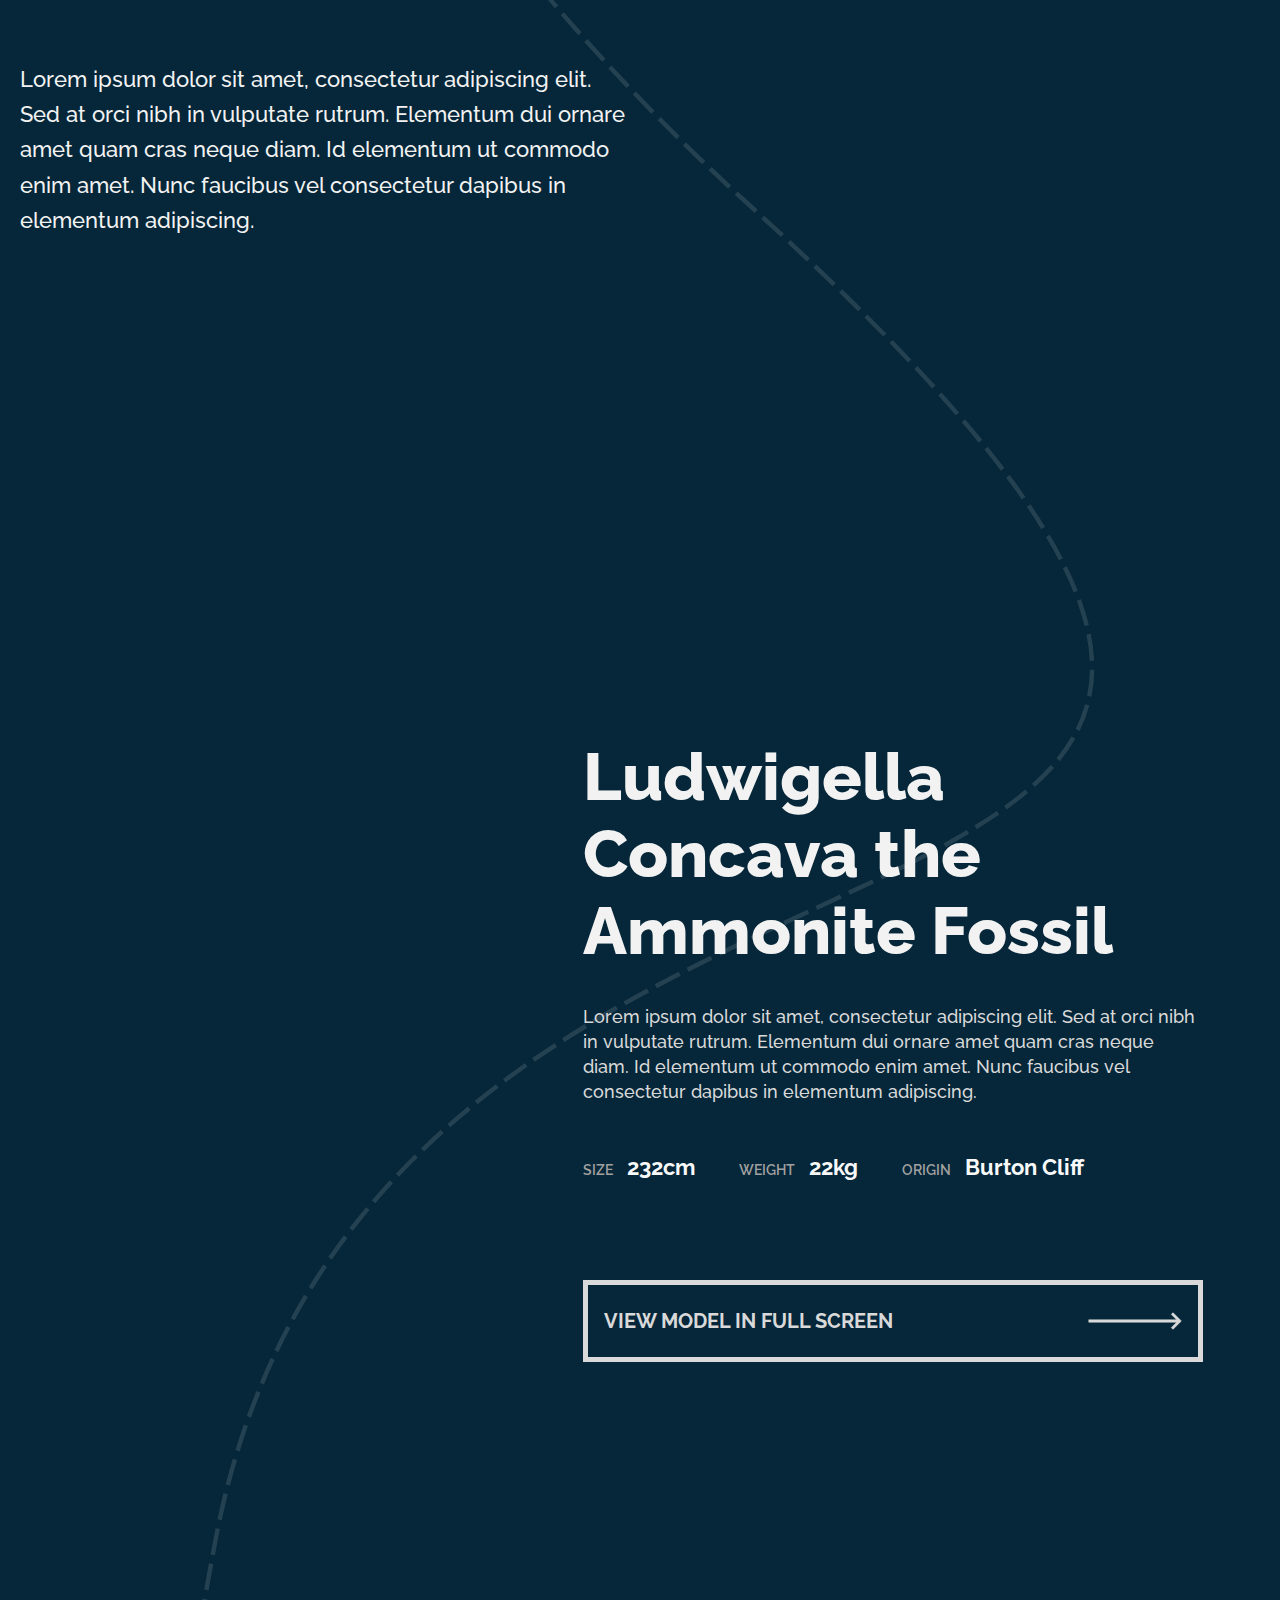
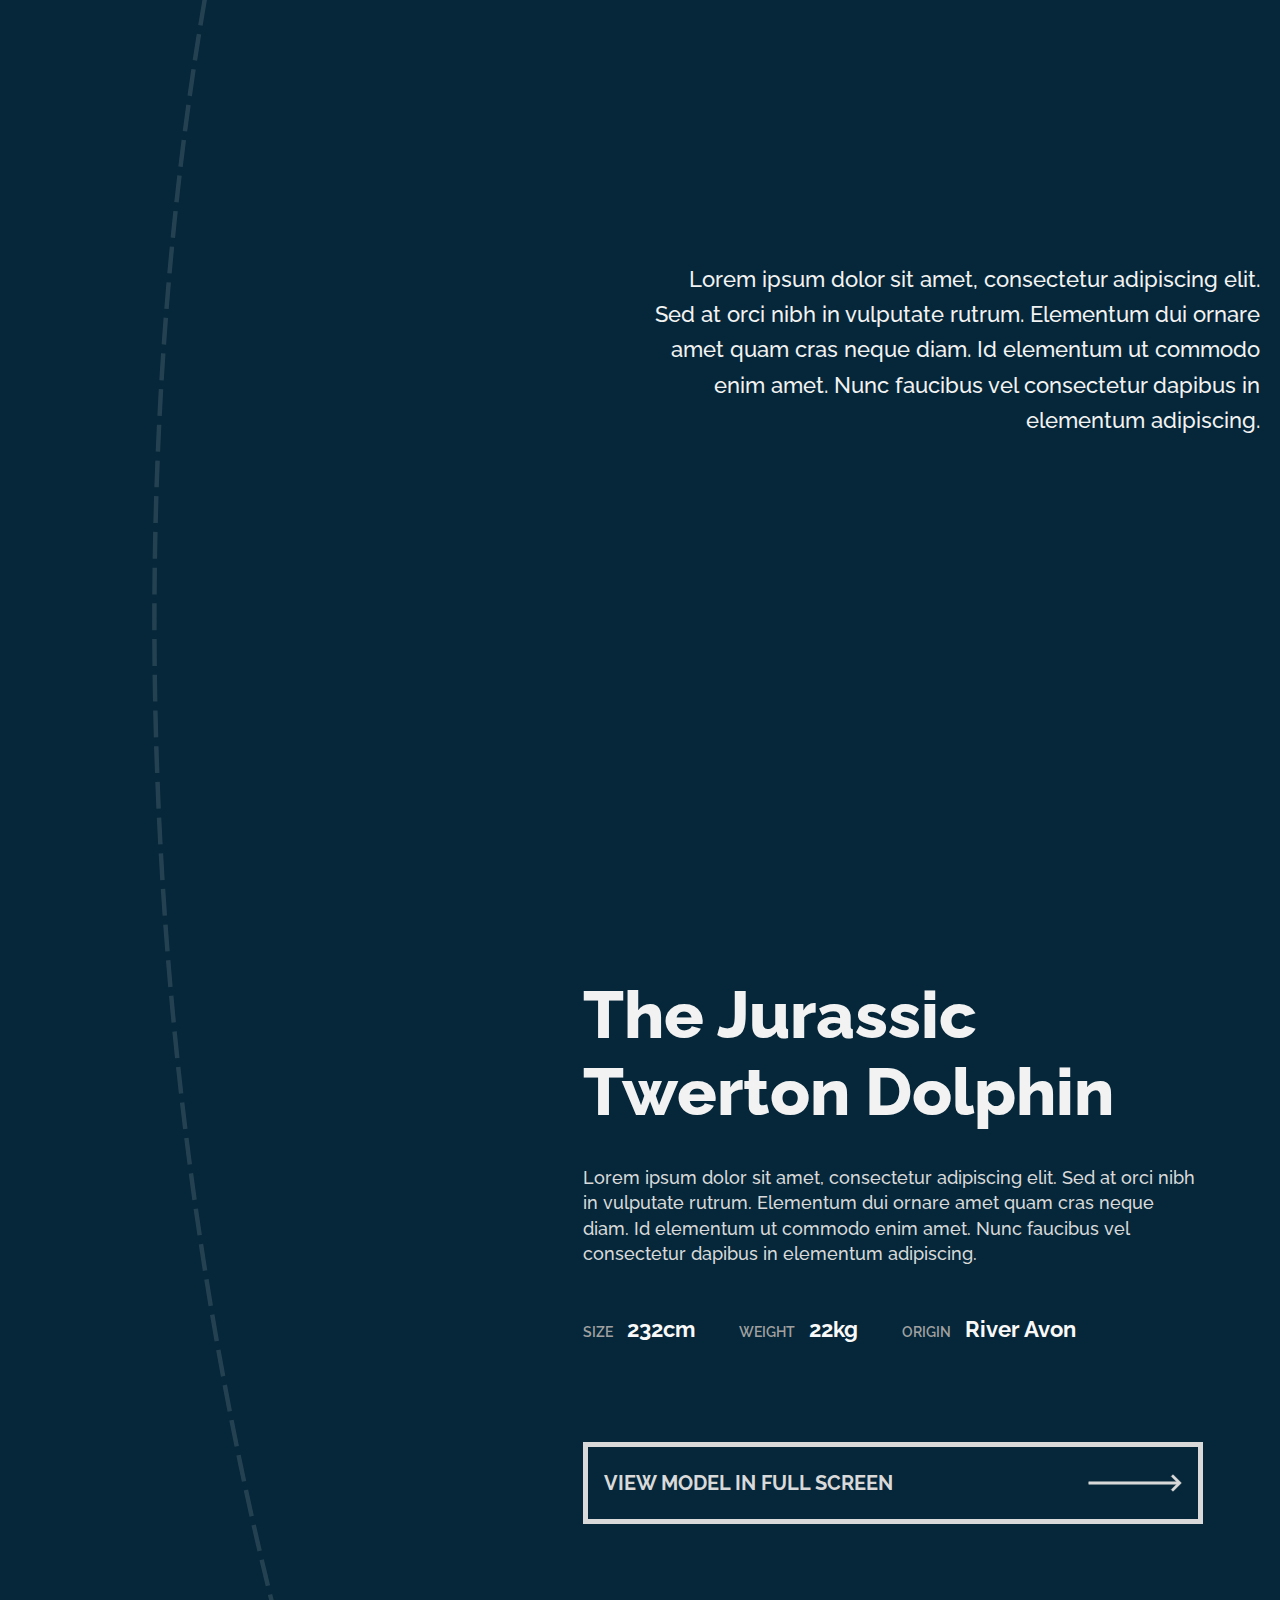
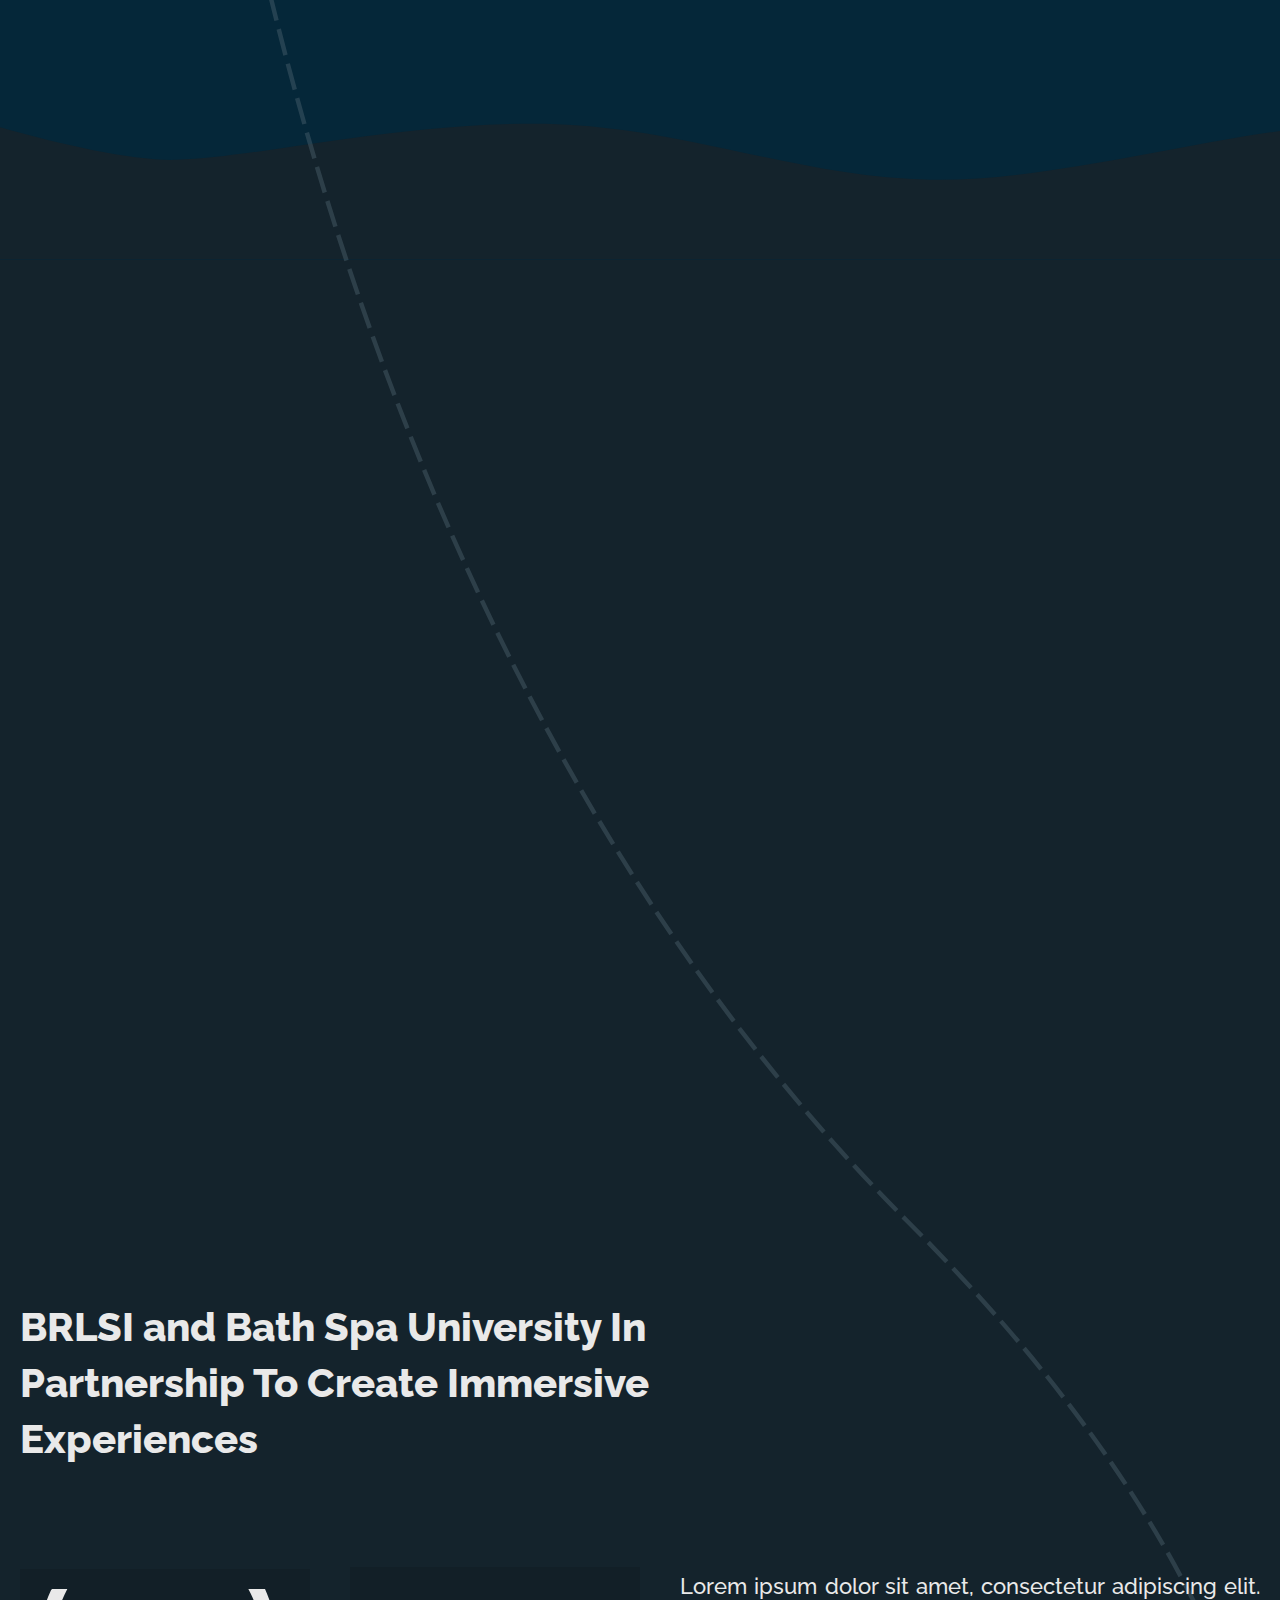
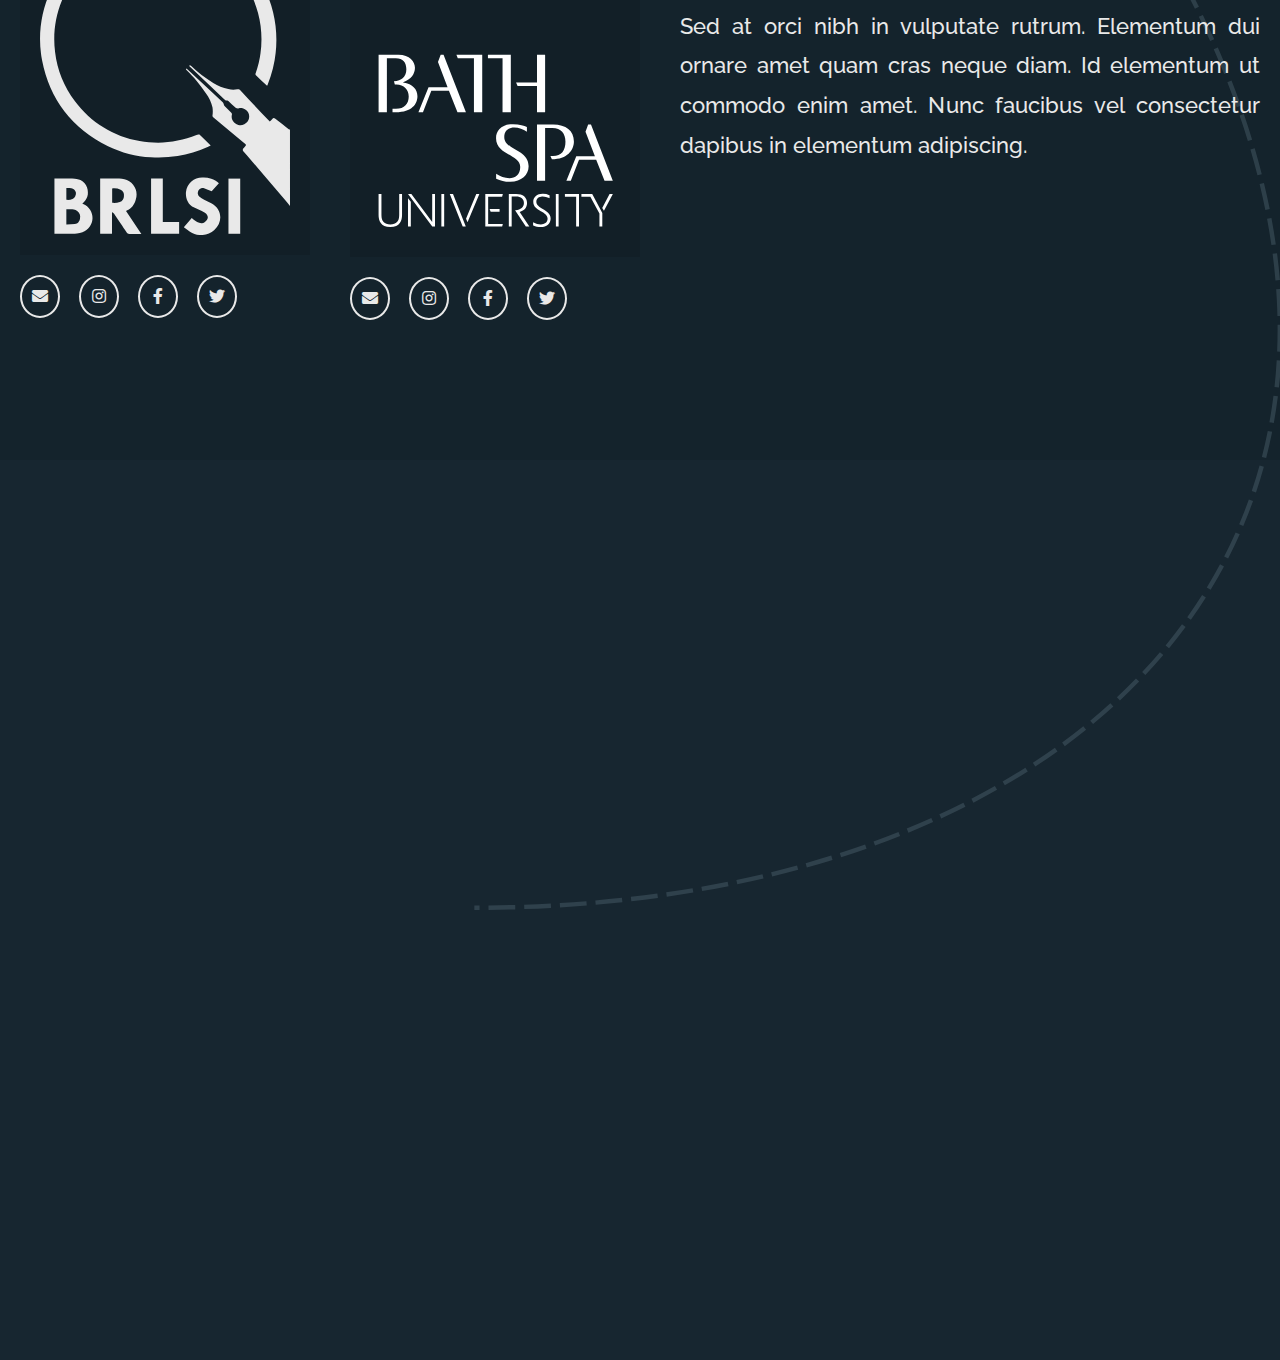
==== commit 0a128725: "New Pre Loader Appearance" ====
--- a/index.html
+++ b/index.html
@@ -10,7 +10,7 @@
 		<link href="https://fonts.googleapis.com/css2?family=Raleway:wght@100;200;300;400;500;600;700;800;900&display=swap" rel="stylesheet">
 		<title>TAWC // Experiencing The Ocean Through Time</title>
 	</head>
-	<body class="">
+	<body class="noScroll">
 		<header>
 			<nav>
 				<a href="https://facebook.com" ><i class="fab fa-facebook"></i></a>
--- a/assets/styles/main.css
+++ b/assets/styles/main.css
@@ -43,10 +43,9 @@
   z-index: 100;
   top: 0px;
   left: 0px;
-  background-color: #EFEFEF;
-  width: 100%;
-  height: 100%;
-  display: none;
+  background-color: #F5EAC2;
+  width: 100%;
+  height: 100%;
 }
 
 .pre-loader__waves {
@@ -56,7 +55,7 @@
   bottom: 0px;
   left: 0px;
   width: 100%;
-  height: calc(100% + 200px);
+  height: calc(100% + 900px);
   background-image: url("../img/svg/waves-fullscreen.svg");
   background-size: cover;
   background-position: top left;
@@ -90,7 +89,8 @@
   font-size: 22px;
   font-weight: 700;
   margin-top: 15px;
-  color: #C0C0C0;
+  color: #484848;
+  opacity: 0.25;
 }
 
 .noScroll {
@@ -638,6 +638,9 @@
 }
 
 @media (max-width: 460px) {
+  .pre-loader__emoji {
+    font-size: 8em;
+  }
   .landing::after {
     height: 180px;
   }
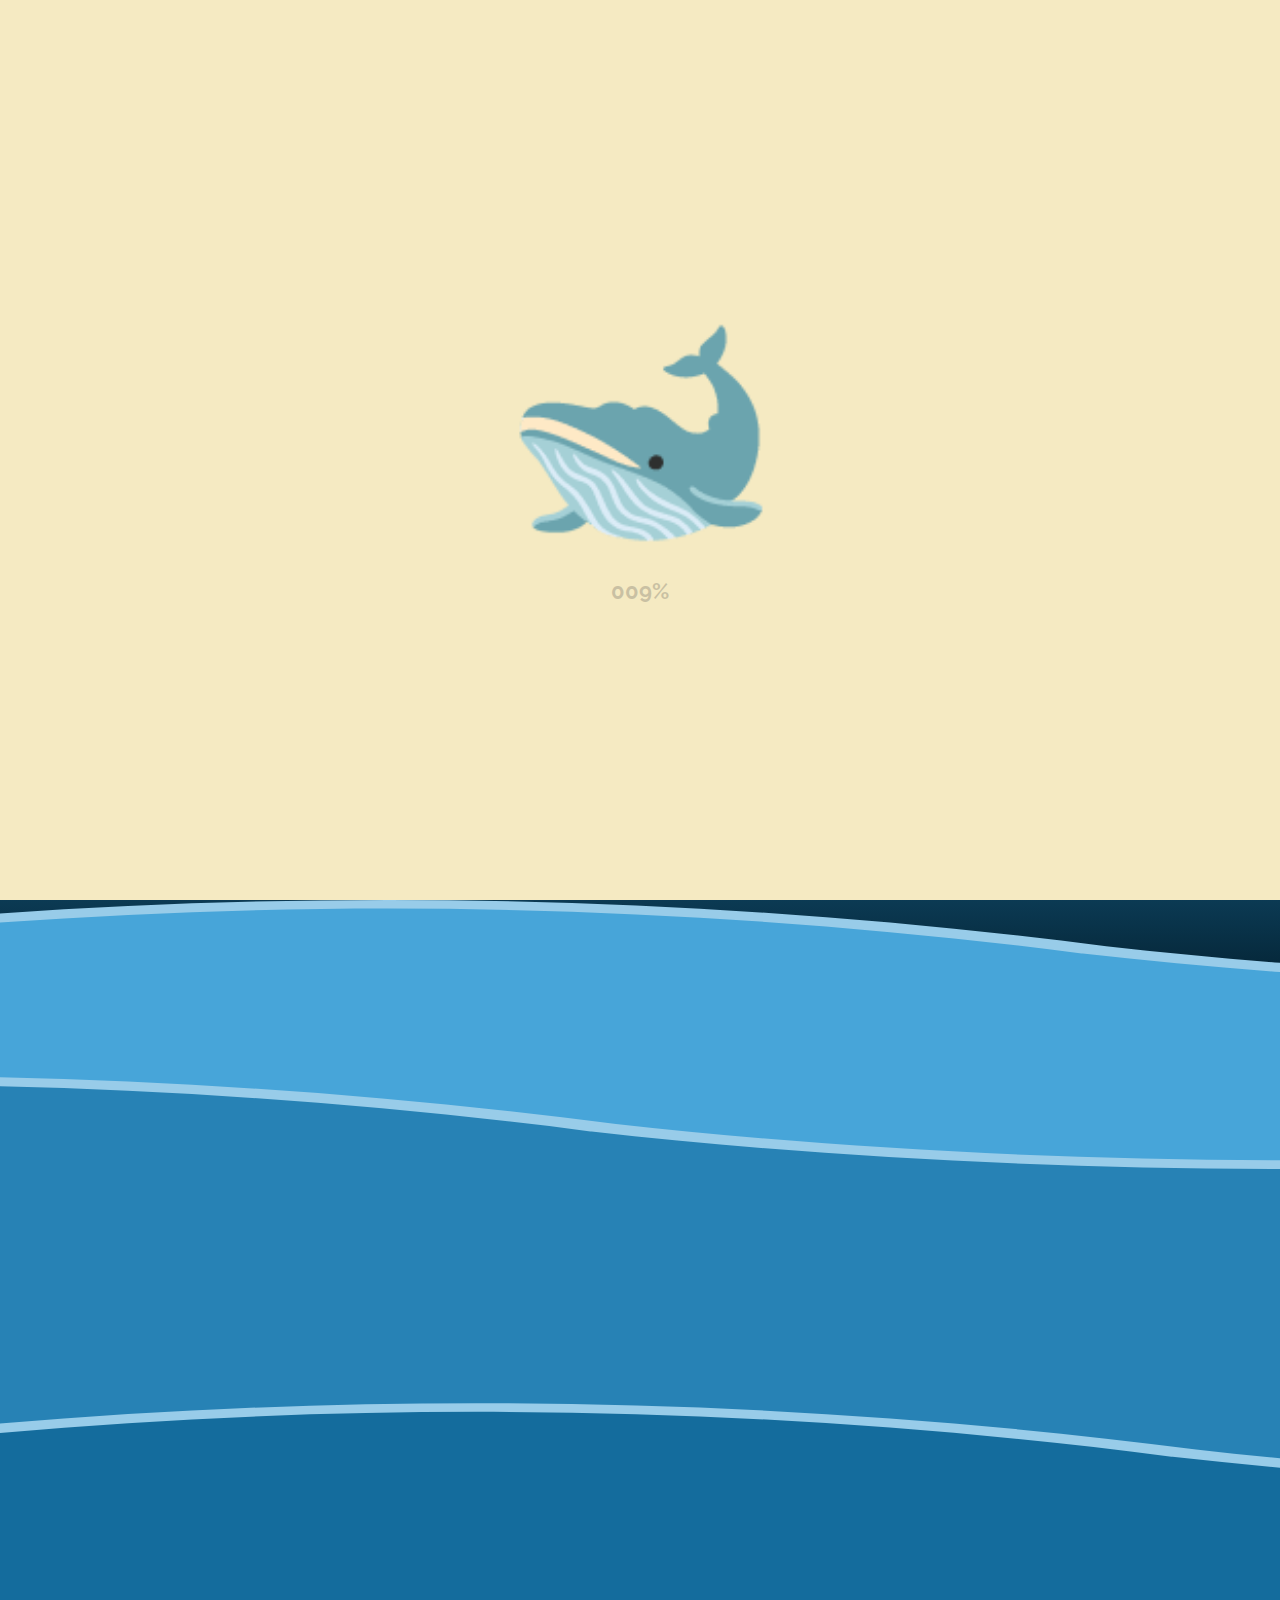
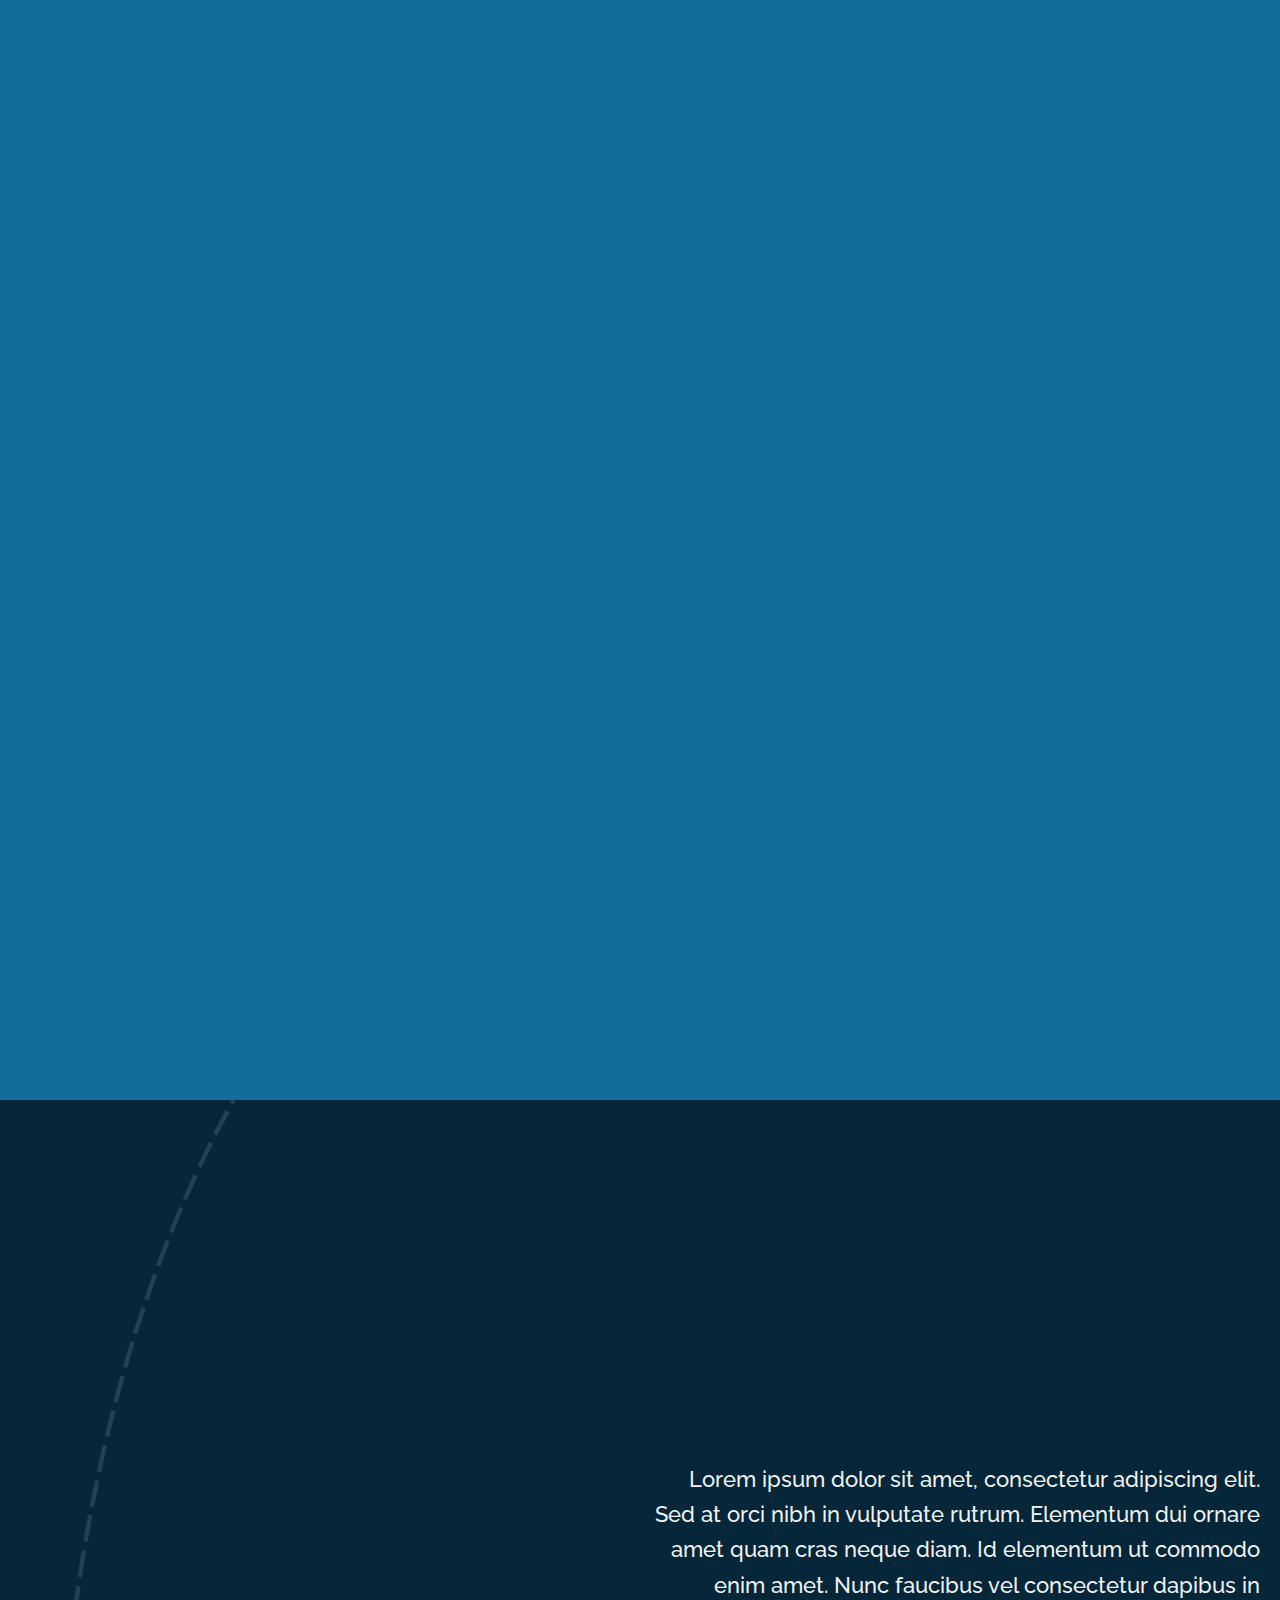
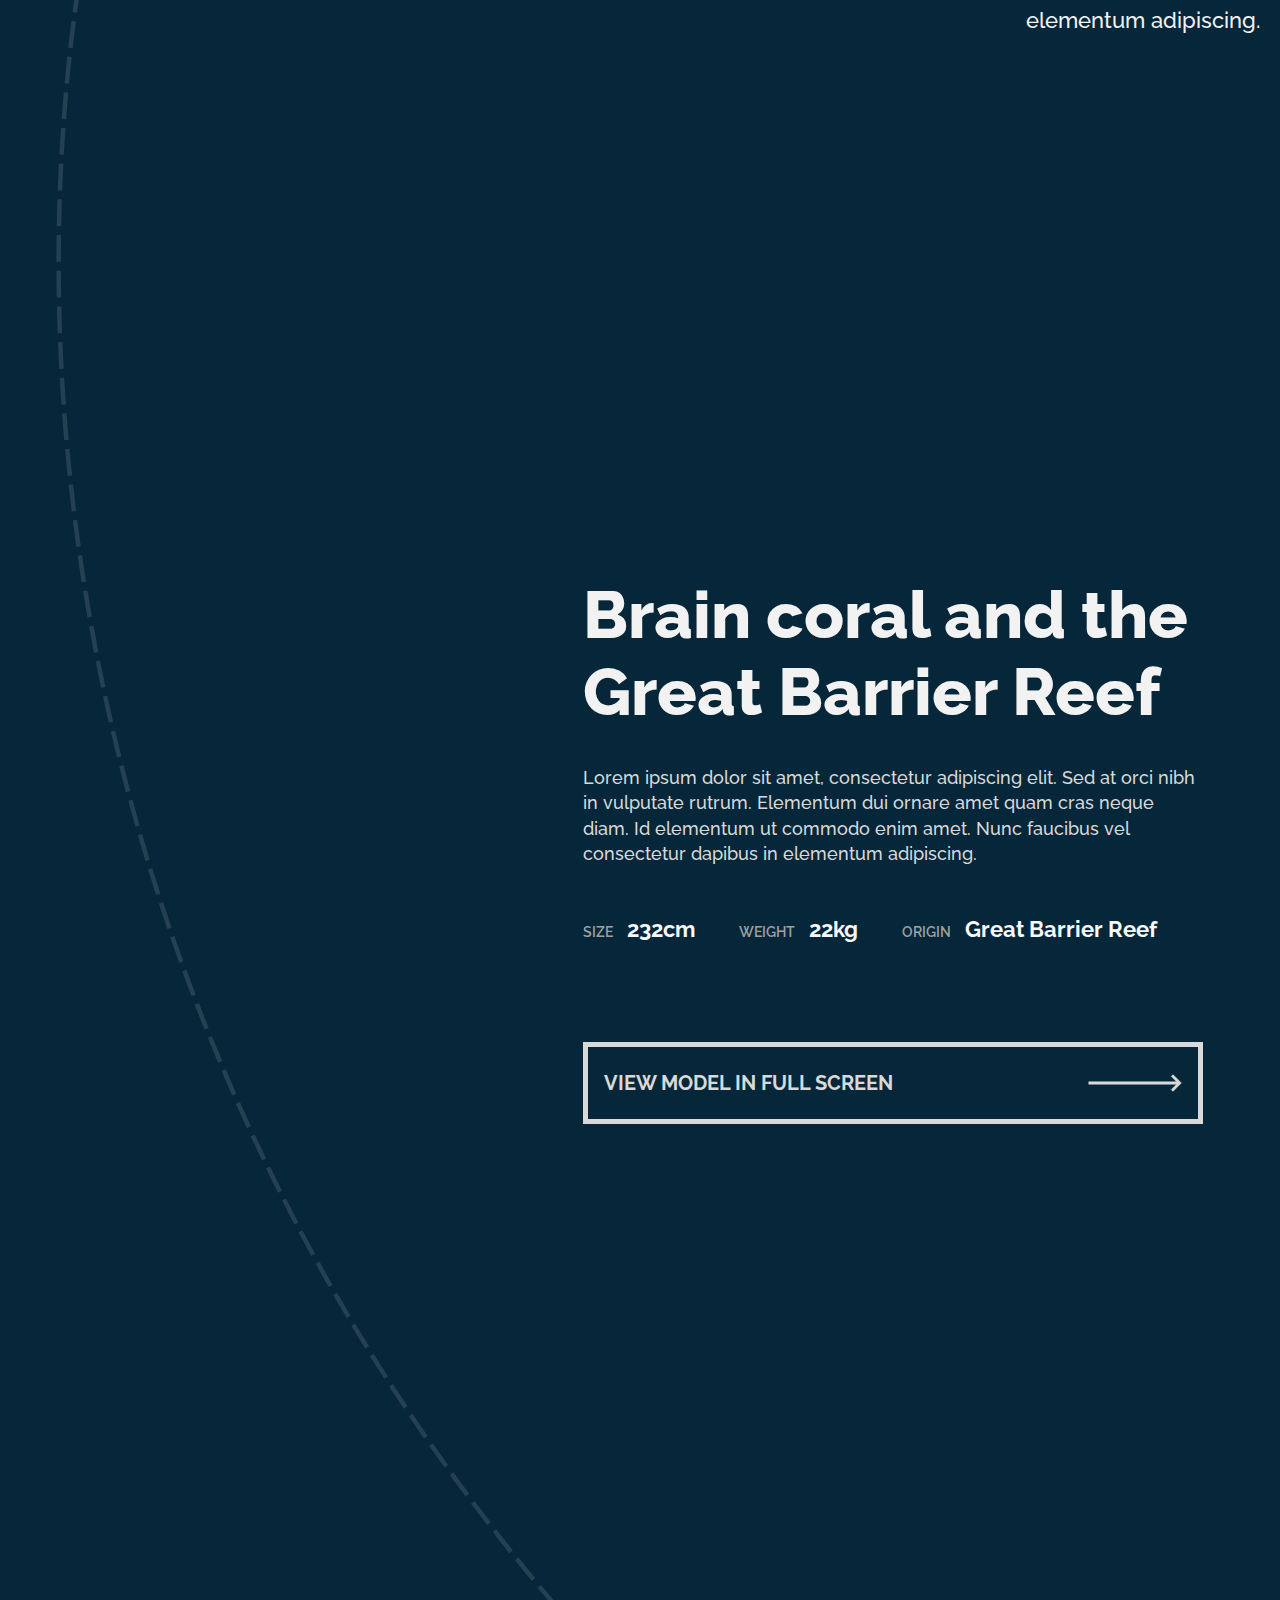
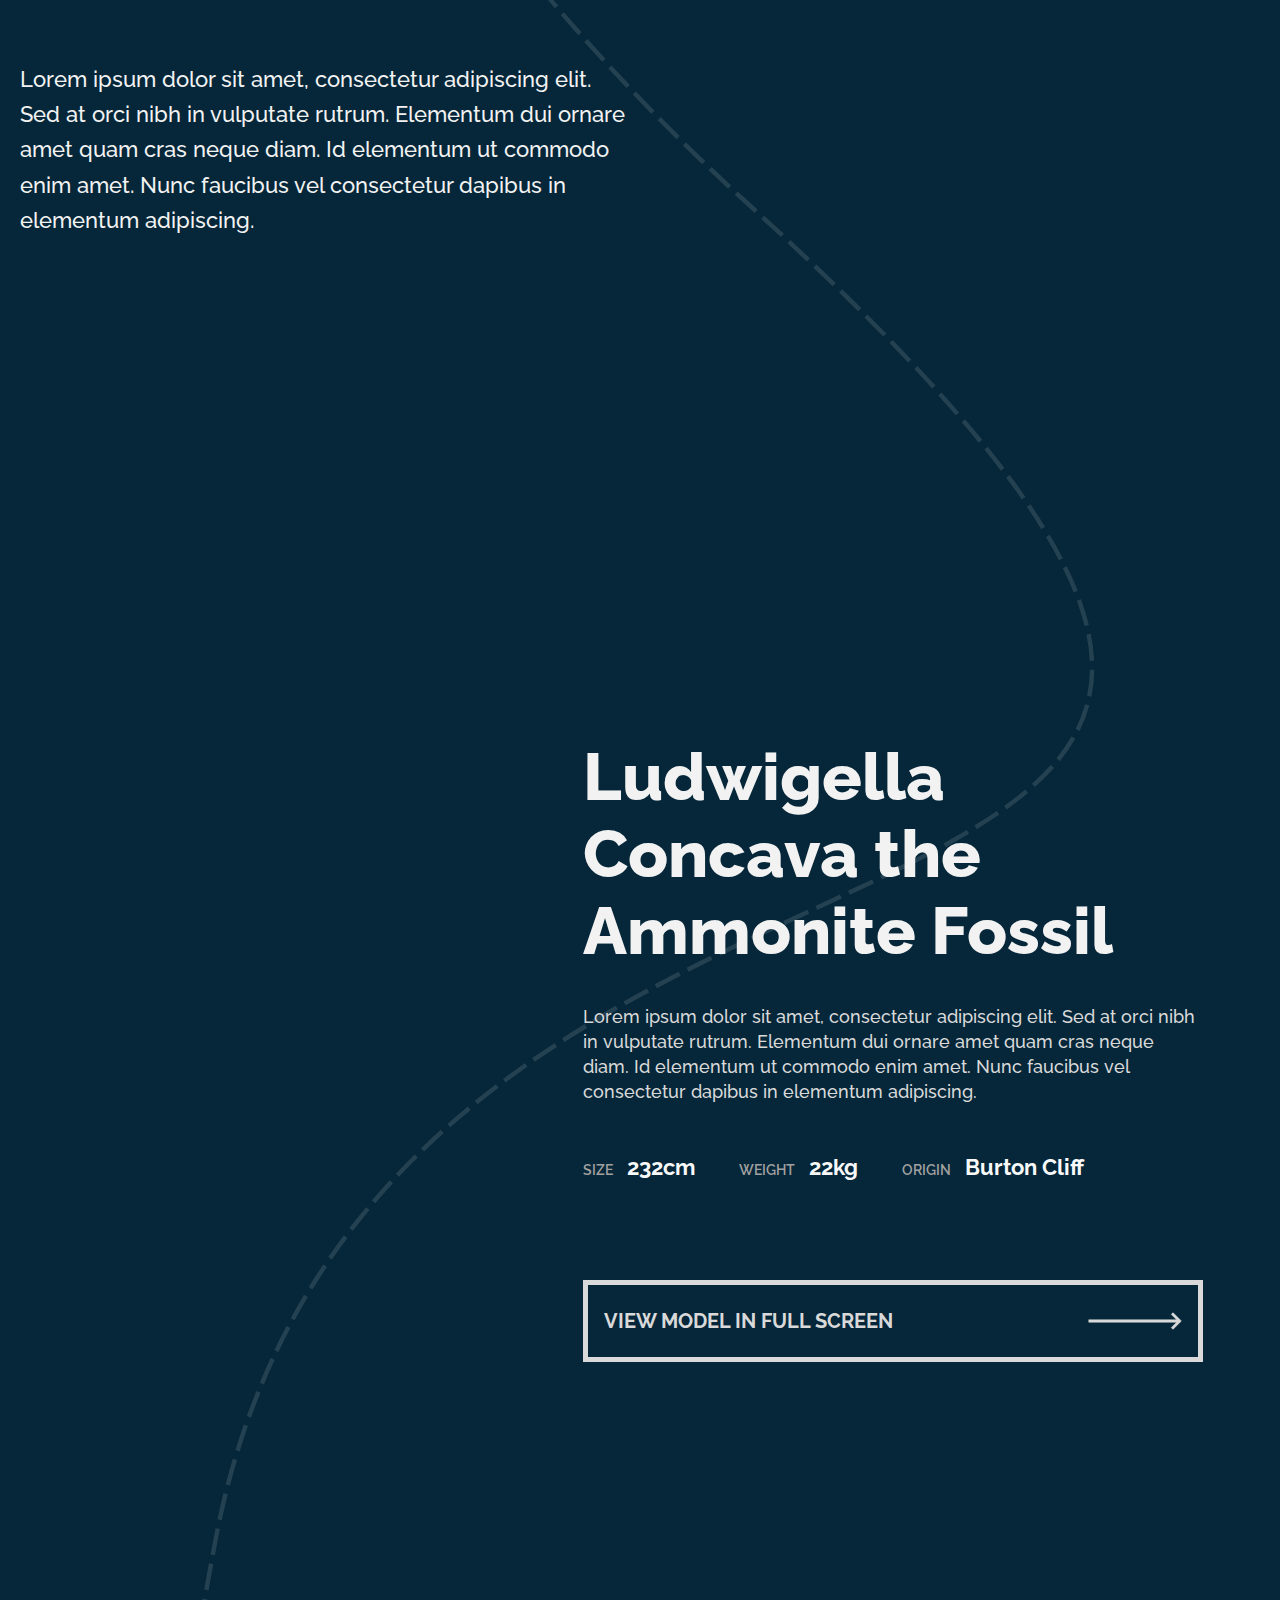
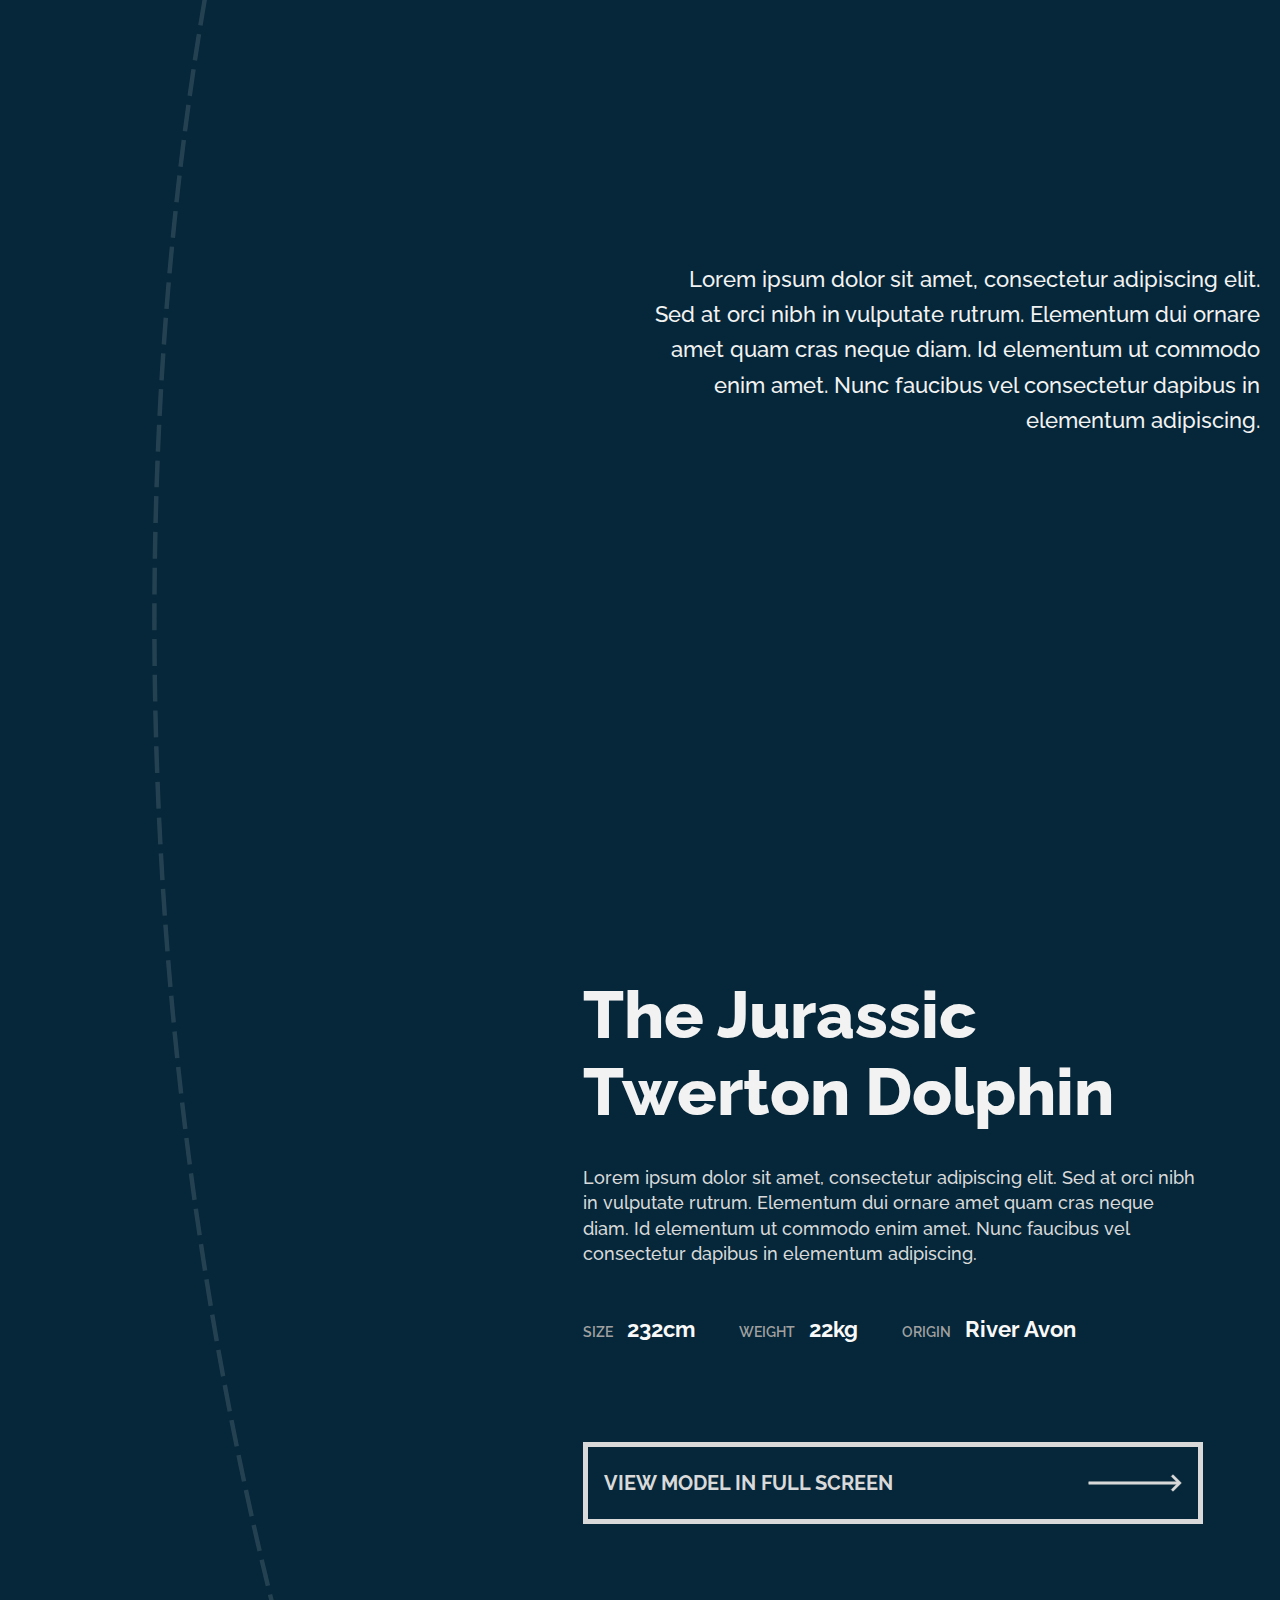
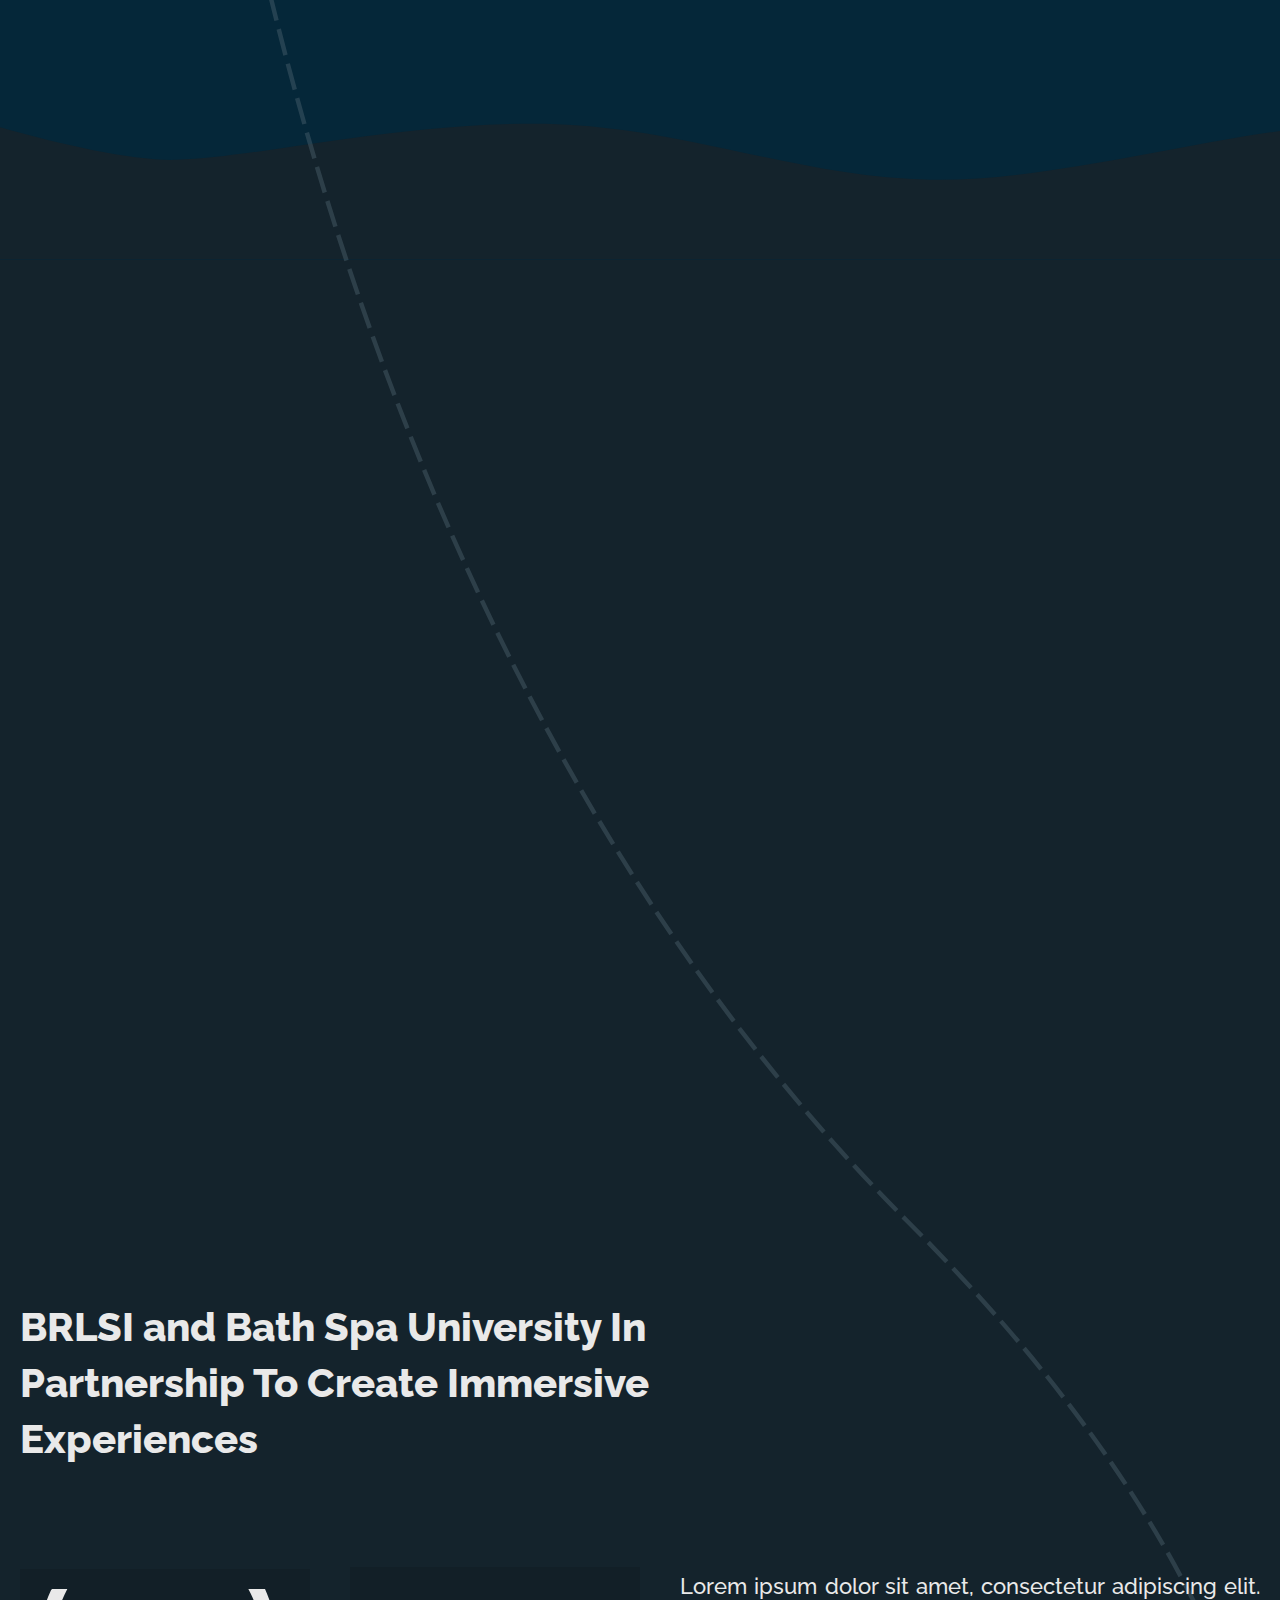
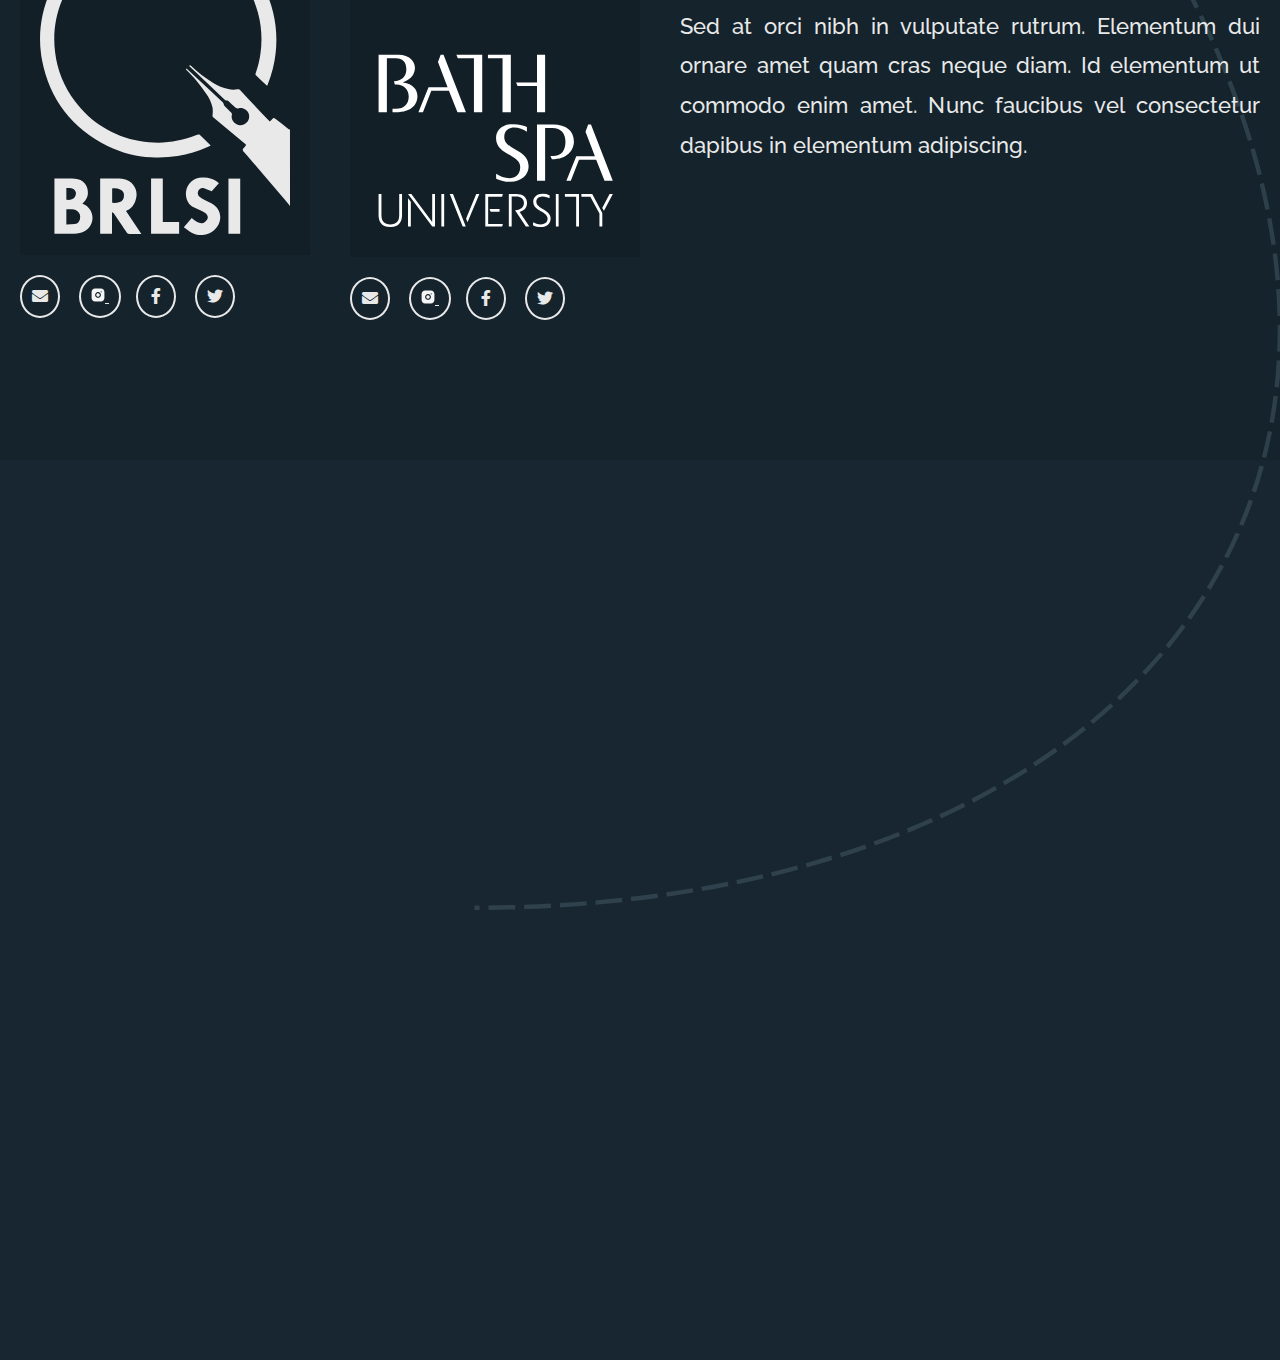
==== commit 6fd9adb3: "Quick BRLSI Social Media fix" ====
--- a/index.html
+++ b/index.html
@@ -11,16 +11,34 @@
 		<title>TAWC // Experiencing The Ocean Through Time</title>
 	</head>
 	<body class="noScroll">
-		<header>
-			<nav>
-				<a href="https://facebook.com" ><i class="fab fa-facebook"></i></a>
-				<a href="https://twitter.com" ><i class="fab fa-twitter"></i></a>
-			</nav>
-			<p class="welcome">Experiencing the ocean through time</p>
+		<header class="header">
+			<img src="assets/img/svg/logos.svg" alt="" class="header__logos">
+			<div class="socials">
+				<a href="mailto:reception@brlsi.org" class="socials__link" target="_blank"><i class="fas fa-envelope"></i></a>
+				<a href="https://www.instagram.com/brlsi/" class="socials__link" target="_blank">
+					<svg width="14" height="14" viewBox="0 0 14 14" fill="none" xmlns="http://www.w3.org/2000/svg">
+						<path id="insta" fill-rule="evenodd" clip-rule="evenodd" d="M0.583008 4.08334C0.583008 2.15035 2.15001 0.583344 4.08301 0.583344H9.91634C11.8493 0.583344 13.4163 2.15035 13.4163 4.08334V9.91668C13.4163 11.8497 11.8493 13.4167 9.91634 13.4167H4.08301C2.15001 13.4167 0.583008 11.8497 0.583008 9.91668V4.08334ZM7.28144 5.2437C6.91733 5.18971 6.54547 5.2519 6.21874 5.42143C5.89202 5.59096 5.62707 5.8592 5.46158 6.18799C5.29609 6.51678 5.23849 6.88938 5.29697 7.25279C5.35545 7.61621 5.52703 7.95193 5.78731 8.21221C6.04758 8.47248 6.38331 8.64407 6.74672 8.70254C7.11013 8.76102 7.48274 8.70342 7.81153 8.53793C8.14032 8.37244 8.40855 8.10749 8.57808 7.78077C8.74761 7.45404 8.80981 7.08218 8.75581 6.71807C8.70074 6.34667 8.52767 6.00283 8.26218 5.73733C7.99669 5.47184 7.65284 5.29877 7.28144 5.2437ZM5.68141 4.38587C6.22595 4.10332 6.84572 3.99966 7.45257 4.08965C8.07158 4.18144 8.64465 4.46989 9.08714 4.91237C9.52963 5.35487 9.81807 5.92794 9.90986 6.54694C9.99985 7.15379 9.89619 7.77356 9.61364 8.3181C9.33109 8.86264 8.88403 9.30422 8.33605 9.58004C7.78806 9.85585 7.16706 9.95186 6.56137 9.85439C5.95568 9.75693 5.39614 9.47096 4.96235 9.03716C4.52855 8.60337 4.24258 8.04383 4.14512 7.43814C4.04766 6.83245 4.14366 6.21145 4.41947 5.66347C4.69529 5.11548 5.13687 4.66842 5.68141 4.38587ZM10.208 3.20834C9.88584 3.20834 9.62467 3.46951 9.62467 3.79168C9.62467 4.11384 9.88584 4.37501 10.208 4.37501H10.2138C10.536 4.37501 10.7972 4.11384 10.7972 3.79168C10.7972 3.46951 10.536 3.20834 10.2138 3.20834H10.208Z" fill="#F6F6F6"/>
+					</svg>
+				</a>
+				<a href="https://www.facebook.com/BRLSI/" class="socials__link" target="_blank"><i class="fab fa-facebook-f"></i></a>
+				<a href="https://twitter.com/brlsi" class="socials__link" target="_blank"><i class="fab fa-twitter"></i></a>
+			</div>
 		</header>
 		<div class="trail" id="trail_container"></div>
 		<main class="wrapper">
-			<section class="landing"></section>
+			<section class="landing">
+				<div class="landing__container">
+
+				</div>
+				<div class="landing__backdrop">
+					<div class="landing__backdrop__clouds"></div>
+					<div class="landing__backdrop__wave landing__backdrop__wave--001"></div>
+					<img src="assets/img/svg/island.svg" alt="" class="landing__backdrop__island">
+					<img src="assets/img/svg/birds.svg" alt="" class="landing__backdrop__birds">
+					<div class="landing__backdrop__wave landing__backdrop__wave--002"></div>
+					<div class="landing__backdrop__wave landing__backdrop__wave--003"></div>
+				</div>
+			</section>
 			<section class="chapter">
 				<div class="chapter__container chapter__container--left">
 					<p class="chapter__text chapter__text--left">Lorem ipsum dolor sit amet, consectetur adipiscing elit. Sed at orci nibh in vulputate rutrum. Elementum dui ornare amet quam cras neque diam. Id elementum ut commodo enim amet. Nunc faucibus vel consectetur dapibus in elementum adipiscing.</p>
@@ -29,7 +47,7 @@
 			<section class="object">
 				<div class="object__container">
 					<div class="sketchfab-embed-wrapper object__sketchfab">
-						<iframe title="Medium Poly" frameborder="0" allowfullscreen mozallowfullscreen="true" webkitallowfullscreen="true" allow="fullscreen; autoplay; vr" xr-spatial-tracking execution-while-out-of-viewport execution-while-not-rendered web-share src="https://sketchfab.com/models/8f38a11b901942b3b8493a9687885776/embed?camera=0&transparent=1&ui_hint=0&scrollwheel=0&autostart=1"></iframe>
+						<iframe title="Coco De Mer" frameborder="0" allowfullscreen mozallowfullscreen="true" webkitallowfullscreen="true" allow="fullscreen; autoplay; vr" xr-spatial-tracking execution-while-out-of-viewport execution-while-not-rendered web-share src="https://sketchfab.com/models/955cb6f12e8c4d44a82105b2d4cdebf7/embed?autostart=1&camera=0&transparent=1&ui_hint=0&scrollwheel=0&autostart=1"></iframe>
 					</div>
 					<div class="object__right">
 						<h1 class="object__heading">The Legends of Coco De Mer</h1>
@@ -157,19 +175,27 @@
 						<div class="footer__org">
 							<img src="assets/img/svg/BRLSI-Logo.svg" alt="" class="footer__logo">
 							<div class="socials">
-								<a href="https://google.co.uk/" class="socials__link" target="_blank"><i class="fas fa-envelope"></i></a>
-								<a href="https://google.co.uk/" class="socials__link" target="_blank"><i class="fab fa-instagram"></i></a>
-								<a href="https://google.co.uk/" class="socials__link" target="_blank"><i class="fab fa-facebook-f"></i></a>
-								<a href="https://google.co.uk/" class="socials__link" target="_blank"><i class="fab fa-twitter"></i></a>
+								<a href="mailto:reception@brlsi.org" class="socials__link" target="_blank"><i class="fas fa-envelope"></i></a>
+								<a href="https://www.instagram.com/brlsi/" class="socials__link" target="_blank">
+									<svg width="14" height="14" viewBox="0 0 14 14" fill="none" xmlns="http://www.w3.org/2000/svg">
+										<path id="insta" fill-rule="evenodd" clip-rule="evenodd" d="M0.583008 4.08334C0.583008 2.15035 2.15001 0.583344 4.08301 0.583344H9.91634C11.8493 0.583344 13.4163 2.15035 13.4163 4.08334V9.91668C13.4163 11.8497 11.8493 13.4167 9.91634 13.4167H4.08301C2.15001 13.4167 0.583008 11.8497 0.583008 9.91668V4.08334ZM7.28144 5.2437C6.91733 5.18971 6.54547 5.2519 6.21874 5.42143C5.89202 5.59096 5.62707 5.8592 5.46158 6.18799C5.29609 6.51678 5.23849 6.88938 5.29697 7.25279C5.35545 7.61621 5.52703 7.95193 5.78731 8.21221C6.04758 8.47248 6.38331 8.64407 6.74672 8.70254C7.11013 8.76102 7.48274 8.70342 7.81153 8.53793C8.14032 8.37244 8.40855 8.10749 8.57808 7.78077C8.74761 7.45404 8.80981 7.08218 8.75581 6.71807C8.70074 6.34667 8.52767 6.00283 8.26218 5.73733C7.99669 5.47184 7.65284 5.29877 7.28144 5.2437ZM5.68141 4.38587C6.22595 4.10332 6.84572 3.99966 7.45257 4.08965C8.07158 4.18144 8.64465 4.46989 9.08714 4.91237C9.52963 5.35487 9.81807 5.92794 9.90986 6.54694C9.99985 7.15379 9.89619 7.77356 9.61364 8.3181C9.33109 8.86264 8.88403 9.30422 8.33605 9.58004C7.78806 9.85585 7.16706 9.95186 6.56137 9.85439C5.95568 9.75693 5.39614 9.47096 4.96235 9.03716C4.52855 8.60337 4.24258 8.04383 4.14512 7.43814C4.04766 6.83245 4.14366 6.21145 4.41947 5.66347C4.69529 5.11548 5.13687 4.66842 5.68141 4.38587ZM10.208 3.20834C9.88584 3.20834 9.62467 3.46951 9.62467 3.79168C9.62467 4.11384 9.88584 4.37501 10.208 4.37501H10.2138C10.536 4.37501 10.7972 4.11384 10.7972 3.79168C10.7972 3.46951 10.536 3.20834 10.2138 3.20834H10.208Z" fill="#F6F6F6"/>
+									</svg>
+								</a>
+								<a href="https://www.facebook.com/BRLSI/" class="socials__link" target="_blank"><i class="fab fa-facebook-f"></i></a>
+								<a href="https://twitter.com/brlsi" class="socials__link" target="_blank"><i class="fab fa-twitter"></i></a>
 							</div>
 						</div>
 						<div class="footer__org">
 							<img src="assets/img/svg//Bath-Spa-University-Logo.svg" alt="" class="footer__logo">
 							<div class="socials">
-								<a href="https://google.co.uk/" class="socials__link" target="_blank"><i class="fas fa-envelope"></i></a>
-								<a href="https://google.co.uk/" class="socials__link" target="_blank"><i class="fab fa-instagram"></i></a>
-								<a href="https://google.co.uk/" class="socials__link" target="_blank"><i class="fab fa-facebook-f"></i></a>
-								<a href="https://google.co.uk/" class="socials__link" target="_blank"><i class="fab fa-twitter"></i></a>
+								<a href="mailto:admissions@bathspa.ac.uk" class="socials__link" target="_blank"><i class="fas fa-envelope"></i></a>
+								<a href="https://instagram.com/bathspauni/" class="socials__link" target="_blank">
+									<svg width="14" height="14" viewBox="0 0 14 14" fill="none" xmlns="http://www.w3.org/2000/svg">
+										<path id="insta" fill-rule="evenodd" clip-rule="evenodd" d="M0.583008 4.08334C0.583008 2.15035 2.15001 0.583344 4.08301 0.583344H9.91634C11.8493 0.583344 13.4163 2.15035 13.4163 4.08334V9.91668C13.4163 11.8497 11.8493 13.4167 9.91634 13.4167H4.08301C2.15001 13.4167 0.583008 11.8497 0.583008 9.91668V4.08334ZM7.28144 5.2437C6.91733 5.18971 6.54547 5.2519 6.21874 5.42143C5.89202 5.59096 5.62707 5.8592 5.46158 6.18799C5.29609 6.51678 5.23849 6.88938 5.29697 7.25279C5.35545 7.61621 5.52703 7.95193 5.78731 8.21221C6.04758 8.47248 6.38331 8.64407 6.74672 8.70254C7.11013 8.76102 7.48274 8.70342 7.81153 8.53793C8.14032 8.37244 8.40855 8.10749 8.57808 7.78077C8.74761 7.45404 8.80981 7.08218 8.75581 6.71807C8.70074 6.34667 8.52767 6.00283 8.26218 5.73733C7.99669 5.47184 7.65284 5.29877 7.28144 5.2437ZM5.68141 4.38587C6.22595 4.10332 6.84572 3.99966 7.45257 4.08965C8.07158 4.18144 8.64465 4.46989 9.08714 4.91237C9.52963 5.35487 9.81807 5.92794 9.90986 6.54694C9.99985 7.15379 9.89619 7.77356 9.61364 8.3181C9.33109 8.86264 8.88403 9.30422 8.33605 9.58004C7.78806 9.85585 7.16706 9.95186 6.56137 9.85439C5.95568 9.75693 5.39614 9.47096 4.96235 9.03716C4.52855 8.60337 4.24258 8.04383 4.14512 7.43814C4.04766 6.83245 4.14366 6.21145 4.41947 5.66347C4.69529 5.11548 5.13687 4.66842 5.68141 4.38587ZM10.208 3.20834C9.88584 3.20834 9.62467 3.46951 9.62467 3.79168C9.62467 4.11384 9.88584 4.37501 10.208 4.37501H10.2138C10.536 4.37501 10.7972 4.11384 10.7972 3.79168C10.7972 3.46951 10.536 3.20834 10.2138 3.20834H10.208Z" fill="#F6F6F6"/>
+									</svg>
+								</a>
+								<a href="https://facebook.com/bath.spa.university/" class="socials__link" target="_blank"><i class="fab fa-facebook-f"></i></a>
+								<a href="https://twitter.com/BathSpaUni" class="socials__link" target="_blank"><i class="fab fa-twitter"></i></a>
 							</div>
 						</div>
 					</div>
@@ -180,7 +206,7 @@
 			</section>
 			<section class="footer__map"></section>
 		</footer>
-		<div class="pre-loader">
+		<div class="pre-loader" id="pre-loader">
 			<div class="pre-loader__waves"></div>
 			<div class="pre-loader__container">
 				<p class="pre-loader__emoji" id="preLoader-emoji">🌊</p>
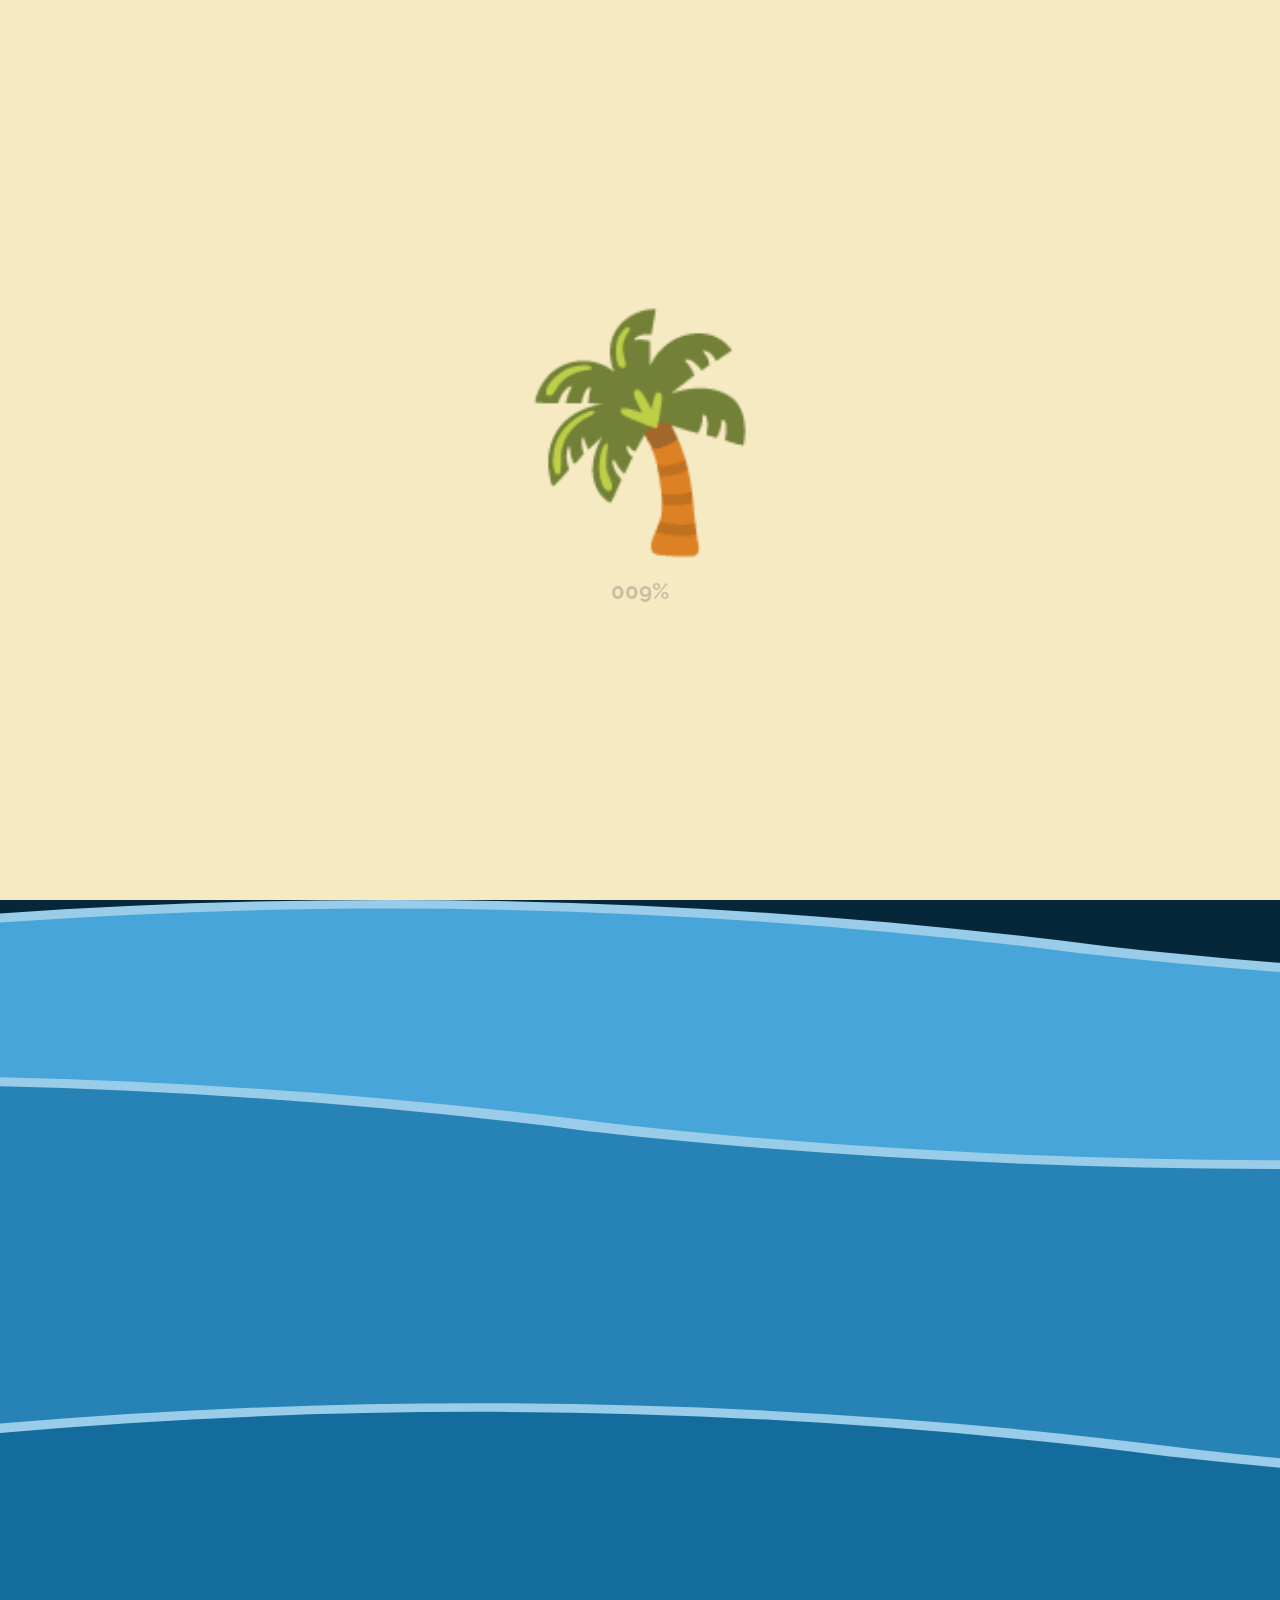
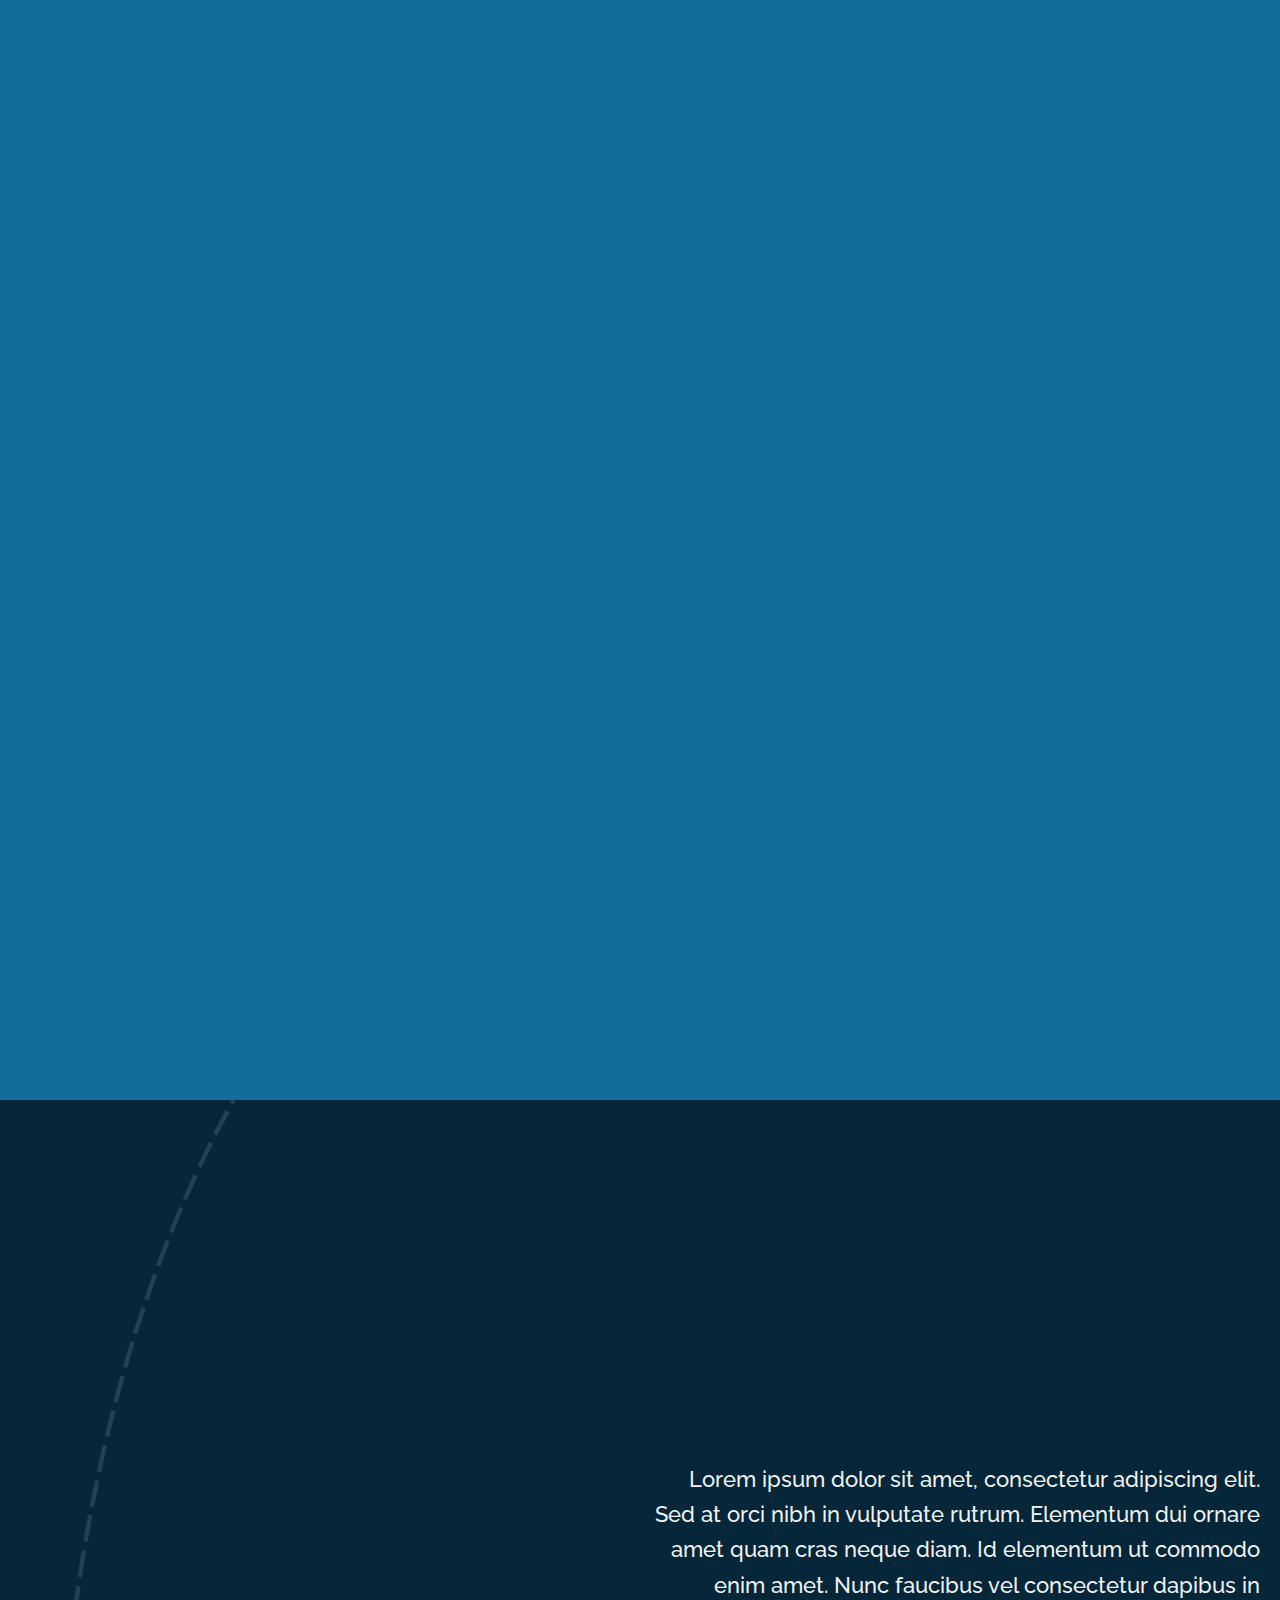
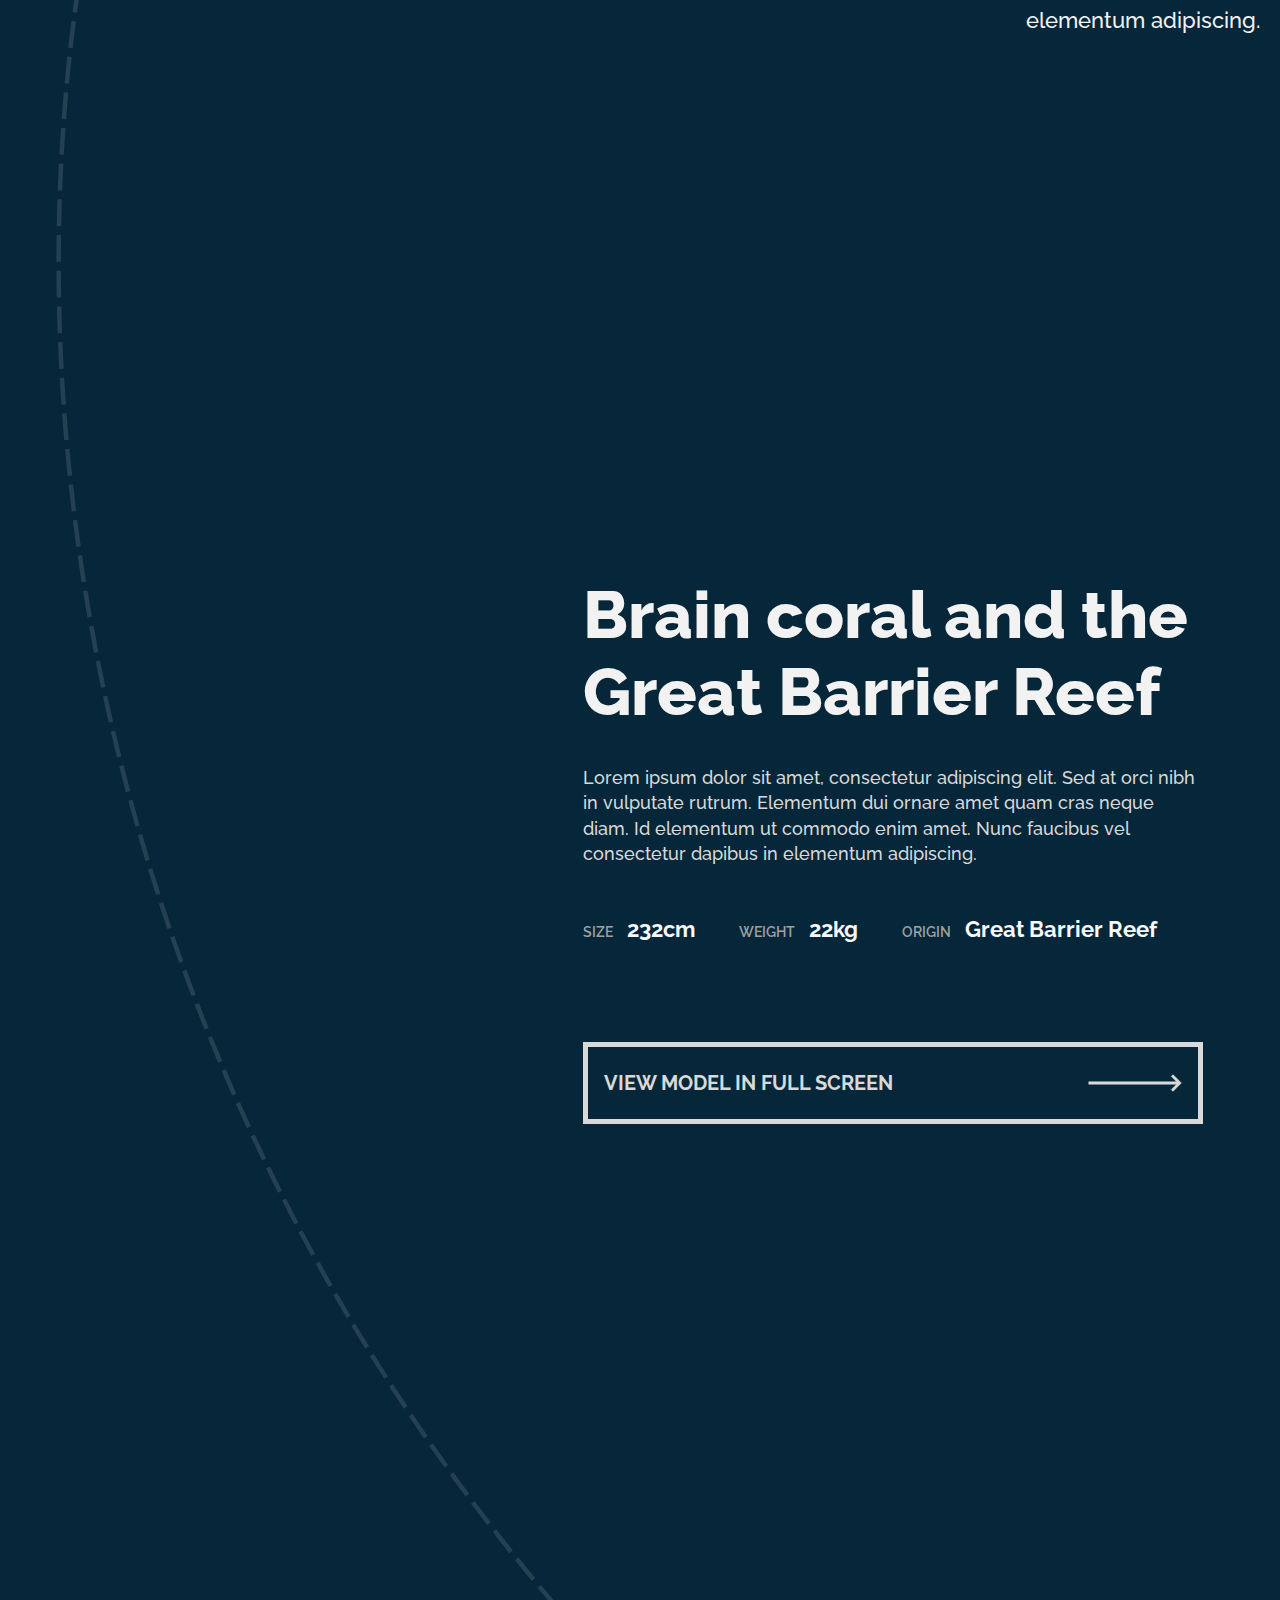
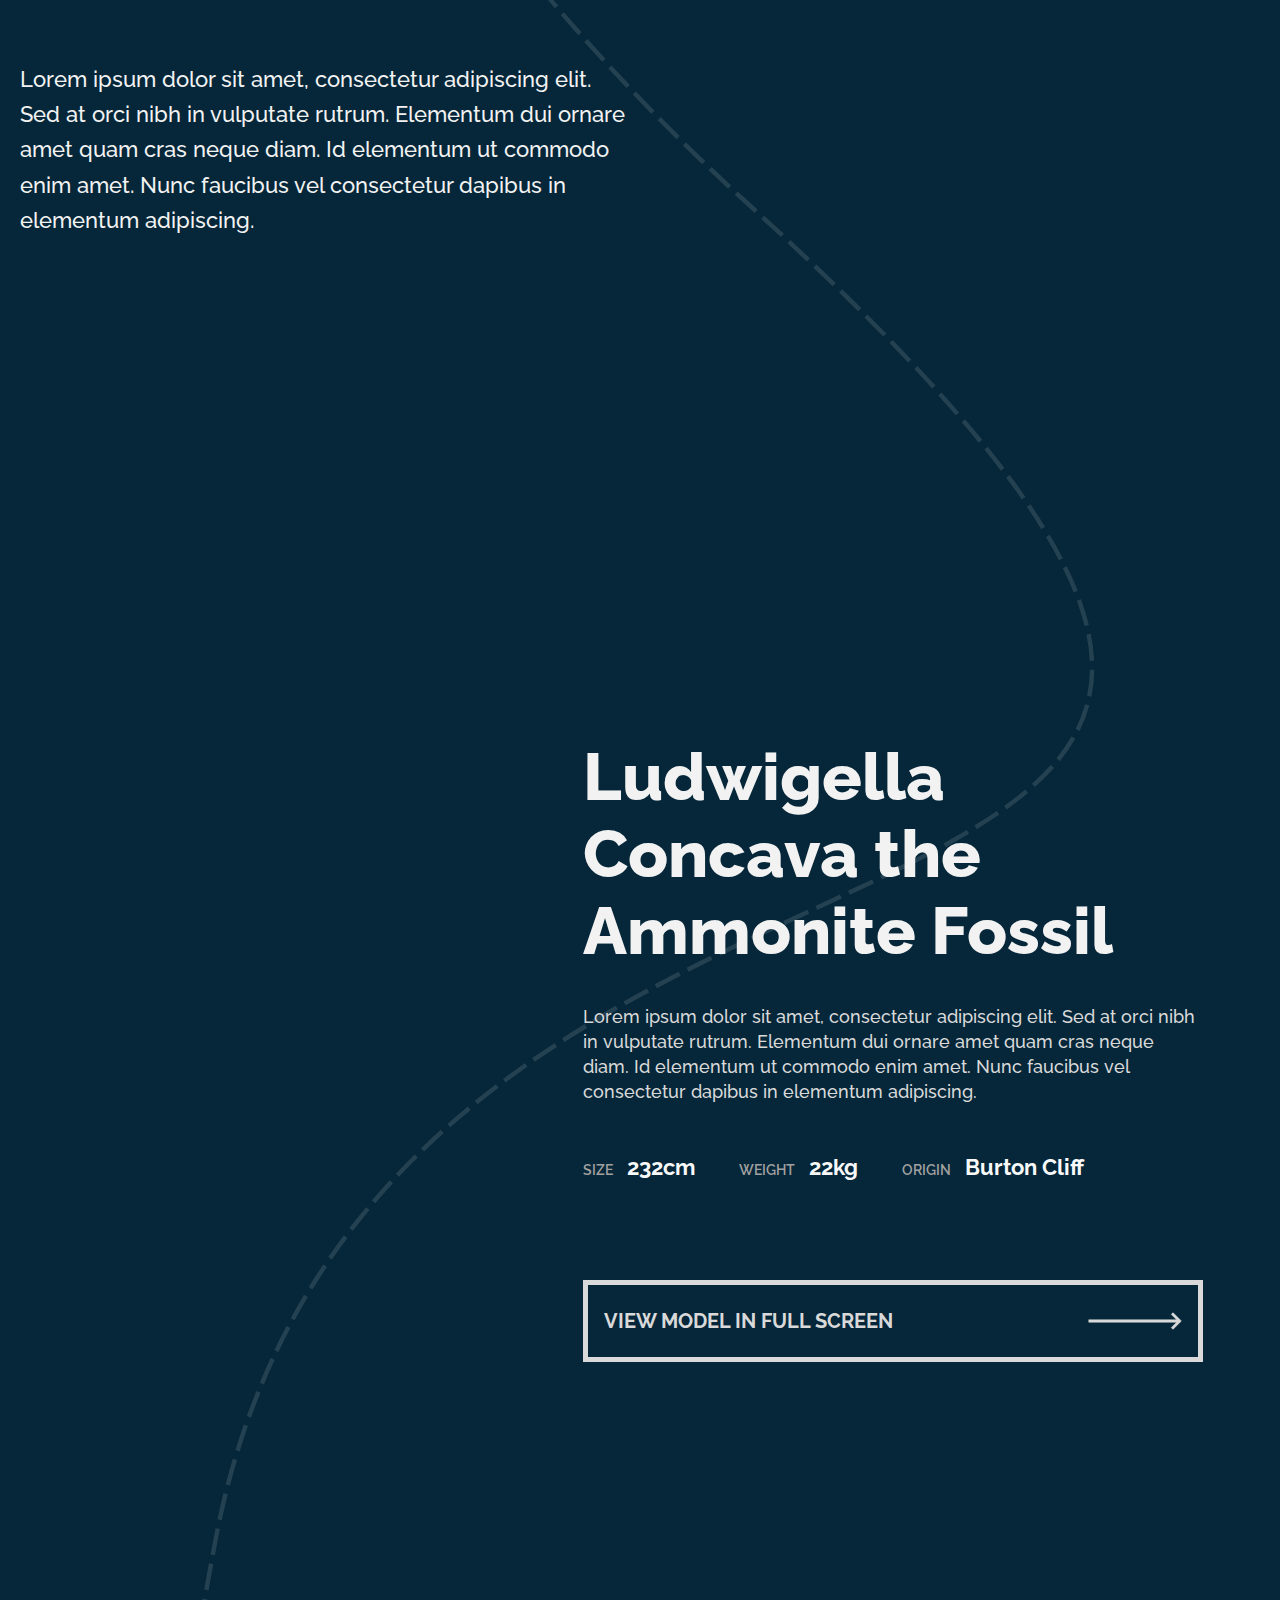
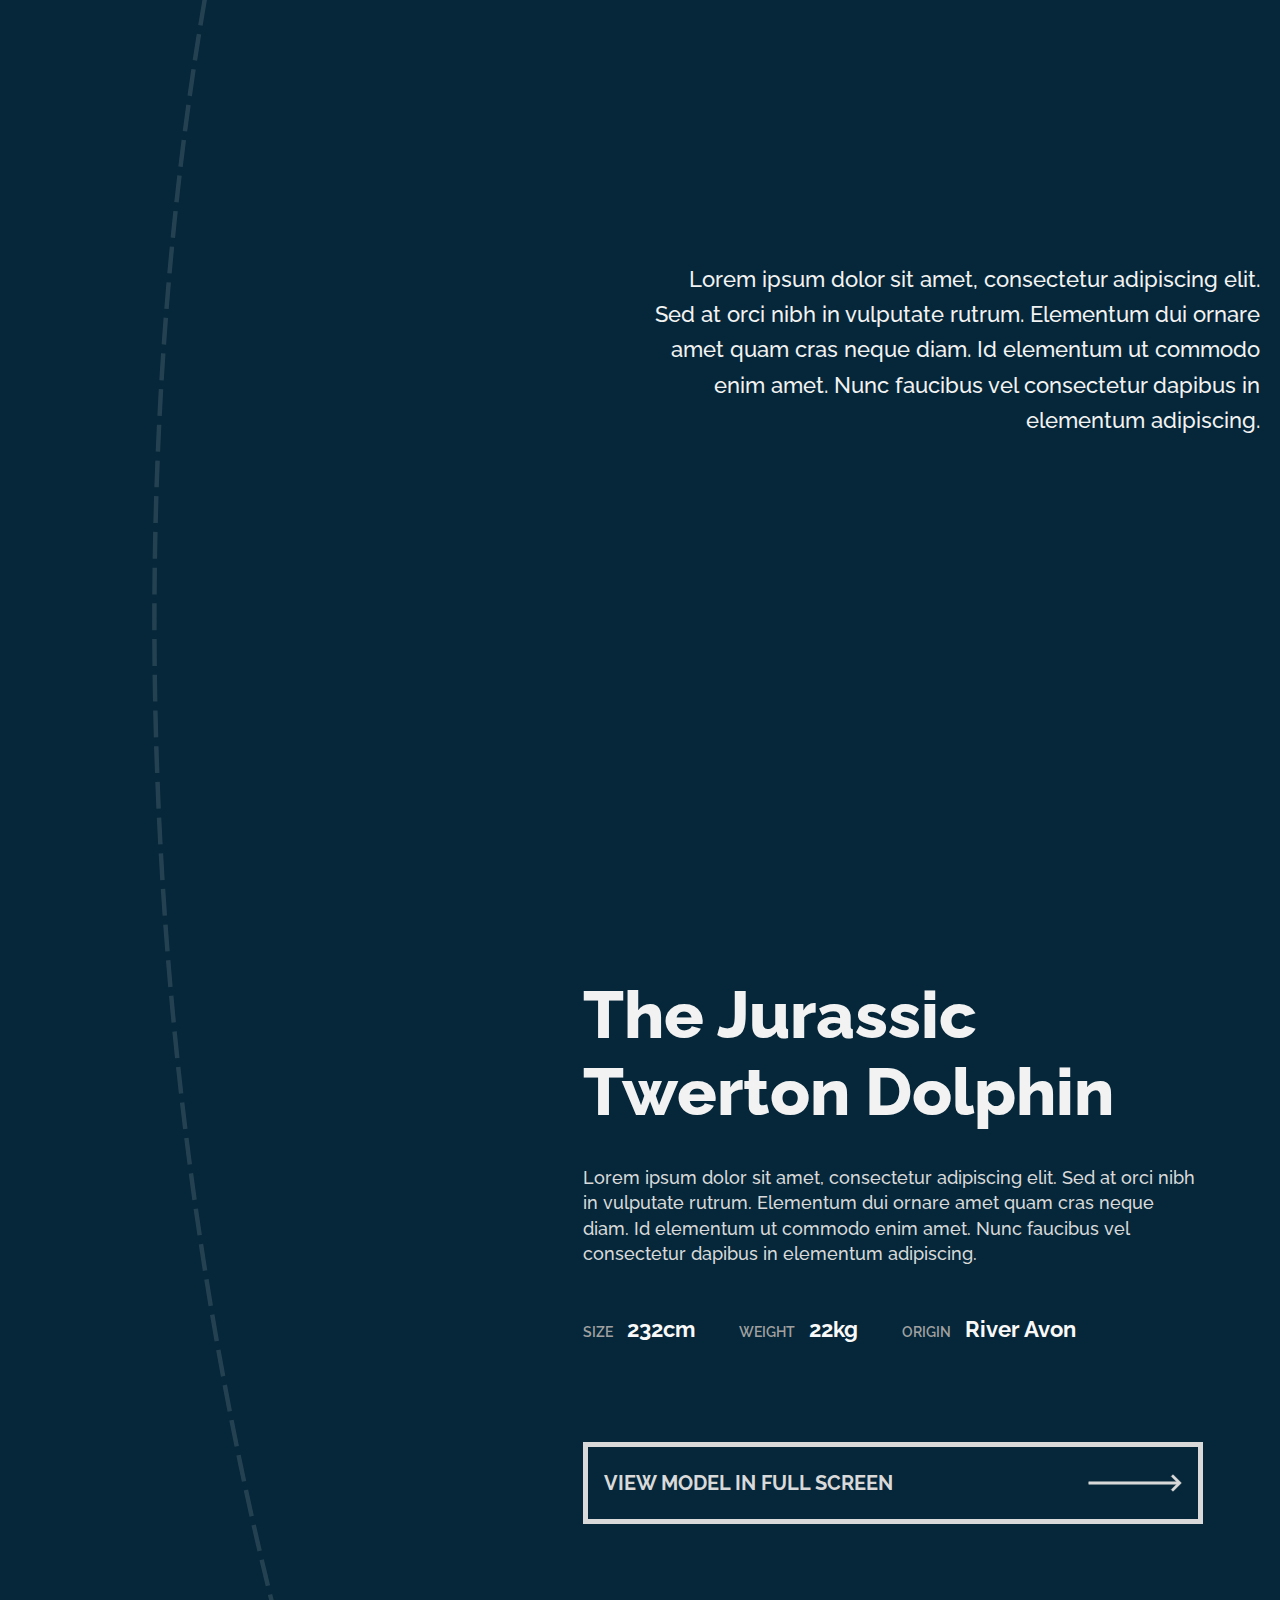
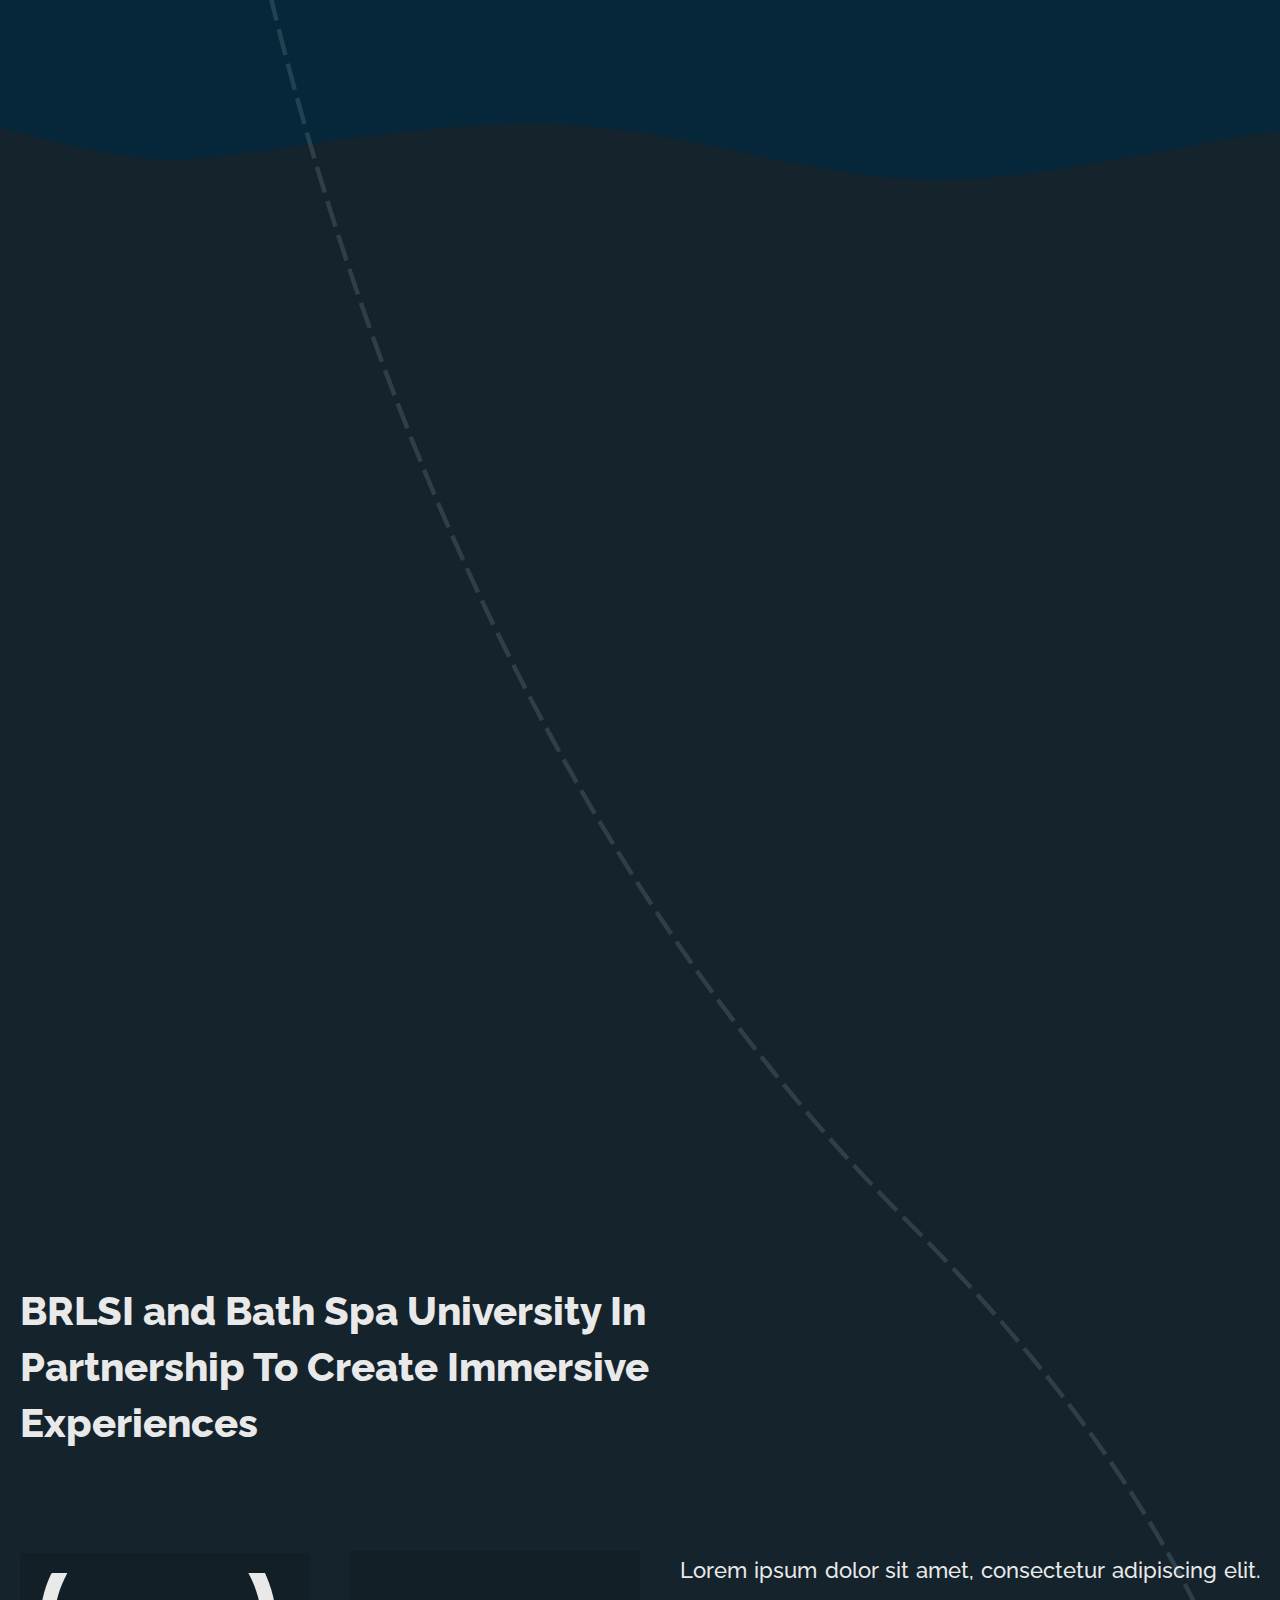
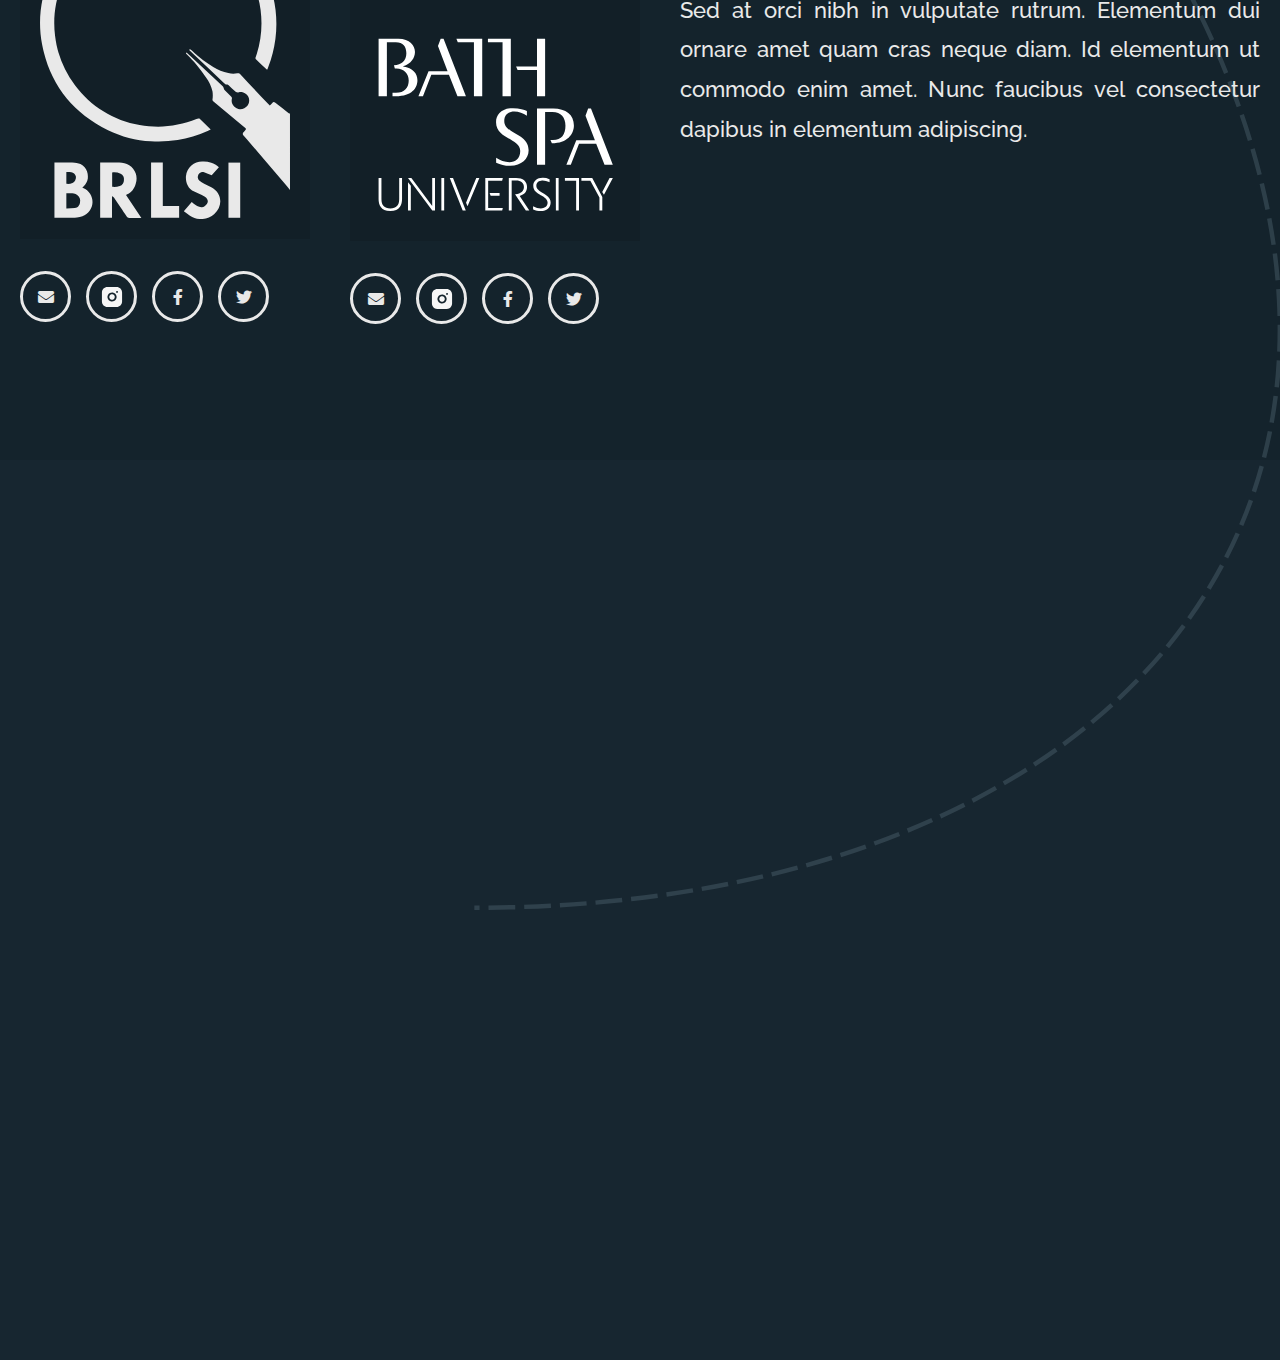
==== commit 01e7f0bc: "Landing Tablet Responsive" ====
--- a/index.html
+++ b/index.html
@@ -11,9 +11,9 @@
 		<title>TAWC // Experiencing The Ocean Through Time</title>
 	</head>
 	<body class="noScroll">
-		<header class="header">
+		<header class="header notVisible" id="header">
 			<img src="assets/img/svg/logos.svg" alt="" class="header__logos">
-			<div class="socials">
+			<div class="socials socials--header">
 				<a href="mailto:reception@brlsi.org" class="socials__link" target="_blank"><i class="fas fa-envelope"></i></a>
 				<a href="https://www.instagram.com/brlsi/" class="socials__link" target="_blank">
 					<svg width="14" height="14" viewBox="0 0 14 14" fill="none" xmlns="http://www.w3.org/2000/svg">
@@ -27,16 +27,23 @@
 		<div class="trail" id="trail_container"></div>
 		<main class="wrapper">
 			<section class="landing">
-				<div class="landing__container">
-
+				<div class="landing__container notVisible" id="landing-container">
+					<h1 class="landing__heading">Experiencing the ocean through time</h1>
+					<p class="landing__text">Lorem ipsum dolor sit amet, consectetur adipiscing elit. Sed at orci nibh in vulputate rutrum. Elementum dui ornare amet quam cras neque diam. Id elementum ut commodo enim amet. Nunc faucibus vel consectetur dapibus in elementum adipiscing.</p>
+					<a href="#" class="button button--dark">
+						BEGIN YOUR JOURNEY NOW
+						<svg width="94" height="18" viewBox="0 0 94 18" fill="none" xmlns="http://www.w3.org/2000/svg" class="button__arrow">
+							<path id="button__arrow--dark" d="M85.1768 0.823223L85 0.646447L84.8232 0.823223L83.4132 2.23322L83.2366 2.40984L83.4131 2.58662L88.5672 7.75H1H0.75V8V10V10.25H1H88.5672L83.4131 15.4134L83.2366 15.5902L83.4132 15.7668L84.8232 17.1768L85 17.3536L85.1768 17.1768L93.1768 9.17678L93.3536 9L93.1768 8.82322L85.1768 0.823223Z" fill="#D9D9D9" stroke="#D9D9D9" stroke-width="0.5"/>
+						</svg>	
+					</a>
 				</div>
 				<div class="landing__backdrop">
-					<div class="landing__backdrop__clouds"></div>
-					<div class="landing__backdrop__wave landing__backdrop__wave--001"></div>
+					<div class="landing__backdrop__clouds" id="backdrop-clouds"></div>
+					<div class="landing__backdrop__wave landing__backdrop__wave--001" id="backdrop-waveBackground"></div>
 					<img src="assets/img/svg/island.svg" alt="" class="landing__backdrop__island">
-					<img src="assets/img/svg/birds.svg" alt="" class="landing__backdrop__birds">
-					<div class="landing__backdrop__wave landing__backdrop__wave--002"></div>
-					<div class="landing__backdrop__wave landing__backdrop__wave--003"></div>
+					<img src="assets/img/svg/birds.svg" alt="" class="landing__backdrop__birds" id="backdrop-birds">
+					<div class="landing__backdrop__wave landing__backdrop__wave--002" id="backdrop-waveMidground"></div>
+					<div class="landing__backdrop__wave landing__backdrop__wave--003" id="backdrop-waveForeground"></div>
 				</div>
 			</section>
 			<section class="chapter">
@@ -188,7 +195,7 @@
 						<div class="footer__org">
 							<img src="assets/img/svg//Bath-Spa-University-Logo.svg" alt="" class="footer__logo">
 							<div class="socials">
-								<a href="mailto:admissions@bathspa.ac.uk" class="socials__link" target="_blank"><i class="fas fa-envelope"></i></a>
+								<a href="mailto:c.manton@bathspa.ac.uk" class="socials__link" target="_blank"><i class="fas fa-envelope"></i></a>
 								<a href="https://instagram.com/bathspauni/" class="socials__link" target="_blank">
 									<svg width="14" height="14" viewBox="0 0 14 14" fill="none" xmlns="http://www.w3.org/2000/svg">
 										<path id="insta" fill-rule="evenodd" clip-rule="evenodd" d="M0.583008 4.08334C0.583008 2.15035 2.15001 0.583344 4.08301 0.583344H9.91634C11.8493 0.583344 13.4163 2.15035 13.4163 4.08334V9.91668C13.4163 11.8497 11.8493 13.4167 9.91634 13.4167H4.08301C2.15001 13.4167 0.583008 11.8497 0.583008 9.91668V4.08334ZM7.28144 5.2437C6.91733 5.18971 6.54547 5.2519 6.21874 5.42143C5.89202 5.59096 5.62707 5.8592 5.46158 6.18799C5.29609 6.51678 5.23849 6.88938 5.29697 7.25279C5.35545 7.61621 5.52703 7.95193 5.78731 8.21221C6.04758 8.47248 6.38331 8.64407 6.74672 8.70254C7.11013 8.76102 7.48274 8.70342 7.81153 8.53793C8.14032 8.37244 8.40855 8.10749 8.57808 7.78077C8.74761 7.45404 8.80981 7.08218 8.75581 6.71807C8.70074 6.34667 8.52767 6.00283 8.26218 5.73733C7.99669 5.47184 7.65284 5.29877 7.28144 5.2437ZM5.68141 4.38587C6.22595 4.10332 6.84572 3.99966 7.45257 4.08965C8.07158 4.18144 8.64465 4.46989 9.08714 4.91237C9.52963 5.35487 9.81807 5.92794 9.90986 6.54694C9.99985 7.15379 9.89619 7.77356 9.61364 8.3181C9.33109 8.86264 8.88403 9.30422 8.33605 9.58004C7.78806 9.85585 7.16706 9.95186 6.56137 9.85439C5.95568 9.75693 5.39614 9.47096 4.96235 9.03716C4.52855 8.60337 4.24258 8.04383 4.14512 7.43814C4.04766 6.83245 4.14366 6.21145 4.41947 5.66347C4.69529 5.11548 5.13687 4.66842 5.68141 4.38587ZM10.208 3.20834C9.88584 3.20834 9.62467 3.46951 9.62467 3.79168C9.62467 4.11384 9.88584 4.37501 10.208 4.37501H10.2138C10.536 4.37501 10.7972 4.11384 10.7972 3.79168C10.7972 3.46951 10.536 3.20834 10.2138 3.20834H10.208Z" fill="#F6F6F6"/>
--- a/assets/styles/main.css
+++ b/assets/styles/main.css
@@ -14,24 +14,28 @@
   padding: 0px 100px;
 }
 
-header {
-  position: absolute;
+.header {
+  position: absolute;
+  z-index: 10;
+  top: 0px;
   left: 50%;
   -webkit-transform: translateX(-50%);
           transform: translateX(-50%);
-  width: 100%;
-  height: 150px;
-  max-width: 1440px;
-  margin: auto;
-}
-
-nav a {
-  display: -webkit-inline-box;
-  display: -ms-inline-flexbox;
-  display: inline-flex;
-  float: right;
-  padding: 5px;
-  color: white;
+  display: -webkit-box;
+  display: -ms-flexbox;
+  display: flex;
+  -webkit-box-pack: justify;
+      -ms-flex-pack: justify;
+          justify-content: space-between;
+  -webkit-box-align: center;
+      -ms-flex-align: center;
+          align-items: center;
+  width: 1440px;
+  padding-top: 50px;
+}
+
+.header__logos {
+  height: 60px;
 }
 
 .wrapper {
@@ -97,8 +101,21 @@
   overflow: hidden;
 }
 
+.notVisible {
+  opacity: 0;
+}
+
 .landing {
   position: relative;
+  display: -webkit-box;
+  display: -ms-flexbox;
+  display: flex;
+  -webkit-box-pack: center;
+      -ms-flex-pack: center;
+          justify-content: center;
+  -webkit-box-align: center;
+      -ms-flex-align: center;
+          align-items: center;
 }
 
 .landing::before {
@@ -113,47 +130,137 @@
   background: linear-gradient(180deg, #41A5C5 0%, #c1eaf8 100%);
 }
 
-.landing::after {
-  content: '';
+.landing__container {
+  position: relative;
+  z-index: 6;
+  max-width: 1440px;
+  margin-top: -100px;
+}
+
+.landing__heading {
+  font-size: 86px;
+  font-weight: 900;
+  color: #071041;
+  max-width: 50%;
+  margin-bottom: 25px;
+}
+
+.landing__text {
+  font-size: 22px;
+  font-weight: 600;
+  color: #0A175D;
+  max-width: 50%;
+  margin-bottom: 50px;
+  line-height: 1.6em;
+}
+
+.landing__backdrop__clouds {
+  position: absolute;
+  z-index: 1;
+  top: 40px;
+  left: 0px;
+  width: 100%;
+  height: 400px;
+  background-image: url("../img/svg/clouds.svg");
+  background-size: cover;
+  background-position: -70px 0px;
+  background-repeat: repeat;
+}
+
+.landing__backdrop__wave {
+  position: absolute;
+  left: 0px;
+  width: 100%;
+  height: 400px;
+  background-image: url("../img/svg/wave.svg");
+  background-size: cover;
+  background-repeat: repeat;
+}
+
+.landing__backdrop__island {
+  position: absolute;
+  z-index: 4;
+  bottom: 130px;
+  right: 50px;
+}
+
+.landing__backdrop__birds {
   position: absolute;
   z-index: 5;
-  bottom: -70px;
-  left: 0px;
-  width: 100%;
-  height: 400px;
-  background-image: url("../img/svg/waves-front.svg");
-  background-size: cover;
-  background-position: top left;
-  background-repeat: no-repeat;
+  bottom: 640px;
+  right: 100px;
+  -webkit-transform: translateY(0px);
+          transform: translateY(0px);
+}
+
+.landing__backdrop__wave--001 {
+  z-index: 3;
+  bottom: -90px;
+  background-position: 60px 0px;
+}
+
+.landing__backdrop__wave--002 {
+  z-index: 4;
+  bottom: -120px;
+  background-position: 120px 0px;
+}
+
+.landing__backdrop__wave--003 {
+  z-index: 5;
+  bottom: -160px;
+  background-position: 49px 0px;
 }
 
 .socials {
+  display: -webkit-box;
+  display: -ms-flexbox;
+  display: flex;
   padding: 0.8em 0px;
 }
 
 .socials__link {
+  display: -webkit-box;
+  display: -ms-flexbox;
+  display: flex;
+  -webkit-box-pack: center;
+      -ms-flex-pack: center;
+          justify-content: center;
+  -webkit-box-align: center;
+      -ms-flex-align: center;
+          align-items: center;
+  width: 45px;
+  height: 45px;
   color: #E9E9E9;
   margin-right: 15px;
-  padding: 10px;
-  border: 2px solid #E9E9E9;
+  border: 3px solid #E9E9E9;
   border-radius: 100%;
   -webkit-transition: 200ms ease;
   transition: 200ms ease;
+  text-decoration: none;
 }
 
 .socials__link:last-of-type {
   margin-right: 0px;
 }
 
-.socials__link i {
-  height: 16px;
-  width: 16px;
+.socials__link i, .socials__link svg {
+  width: 22px;
   text-align: center;
+  -webkit-transition: 200ms ease;
+  transition: 200ms ease;
+}
+
+.socials__link svg {
+  height: 22px;
 }
 
 .socials__link:hover {
   background-color: #E9E9E9;
-  color: #14232C;
+  color: #071041;
+}
+
+.socials__link:hover #insta {
+  fill: #071041;
 }
 
 .button {
@@ -195,6 +302,7 @@
 .button--dark {
   color: #0D1B62;
   border-color: #0D1B62;
+  width: 50%;
 }
 
 .button--dark::before {
@@ -203,6 +311,11 @@
 
 .button--dark:hover {
   color: #F6F6F6;
+}
+
+.button--dark:hover #button__arrow--dark {
+  fill: #F6F6F6;
+  stroke: #F6F6F6;
 }
 
 .button--light {
@@ -228,6 +341,13 @@
   transition: 200ms ease-in-out;
   fill: #D9D9D9;
   stroke: #D9D9D9;
+}
+
+#button__arrow--dark {
+  -webkit-transition: 200ms ease-in-out;
+  transition: 200ms ease-in-out;
+  fill: #0D1B62;
+  stroke: #0D1B62;
 }
 
 .trail {
@@ -537,7 +657,29 @@
   background-color: #172630;
 }
 
+@media (max-width: 1440px) {
+  .header {
+    max-width: 100%;
+  }
+  .header__logos {
+    padding-left: 100px;
+  }
+  .socials--header {
+    padding-right: 100px;
+  }
+}
+
 @media (max-width: 1360px) {
+  .header {
+    max-width: 100%;
+    padding-top: 20px;
+  }
+  .header__logos {
+    padding-left: 20px;
+  }
+  .socials--header {
+    padding-right: 20px;
+  }
   section {
     padding: 0px 20px;
   }
@@ -569,7 +711,48 @@
   }
 }
 
+@media (max-width: 1150px) {
+  .landing__heading {
+    font-size: 64px;
+  }
+  .landing__backdrop__island {
+    right: 0px;
+  }
+}
+
 @media (max-width: 1023px) {
+  .landing {
+    -webkit-box-align: start;
+        -ms-flex-align: start;
+            align-items: flex-start;
+  }
+  .landing__container {
+    margin-top: 0px;
+    padding-top: 160px;
+  }
+  .landing__heading {
+    font-size: 48px;
+  }
+  .landing__text {
+    font-size: 18px;
+  }
+  .landing__backdrop__birds {
+    bottom: 480px;
+    right: 30px;
+  }
+  .landing__backdrop__island {
+    bottom: 80px;
+    width: 500px;
+  }
+  .landing__backdrop__wave--001 {
+    bottom: -180px;
+  }
+  .landing__backdrop__wave--002 {
+    bottom: -210px;
+  }
+  .landing__backdrop__wave--003 {
+    bottom: -240px;
+  }
   .object {
     height: auto;
     padding: 25vh 50px;
@@ -609,6 +792,36 @@
   }
   .footer__right {
     width: 75%;
+  }
+}
+
+@media (max-width: 840px) {
+  .header__logos {
+    height: 35px;
+  }
+  .socials--header .socials__link {
+    width: 30px;
+    height: 30px;
+  }
+  .socials--header .socials__link i, .socials--header .socials__link svg {
+    width: 16px;
+  }
+  .socials--header .socials__link svg {
+    height: 16px;
+  }
+  .landing__container {
+    padding-top: 140px;
+  }
+  .landing__heading {
+    max-width: 100%;
+    margin-bottom: 15px;
+  }
+  .landing__text {
+    max-width: 100%;
+    margin-bottom: 30px;
+  }
+  .button--dark {
+    width: 90%;
   }
 }
 
@@ -641,8 +854,23 @@
   .pre-loader__emoji {
     font-size: 8em;
   }
+  .socials--header .socials__link {
+    margin-right: 10px;
+  }
+  .socials--header .socials__link:last-of-type {
+    margin-right: 0px;
+  }
   .landing::after {
     height: 180px;
+  }
+  .landing__container {
+    padding-top: 100px;
+  }
+  .landing__backdrop__birds {
+    bottom: 410px;
+  }
+  .landing__backdrop__island {
+    width: 400px;
   }
   .button {
     font-size: 18px;
@@ -697,6 +925,13 @@
 }
 
 @media (max-width: 360px) {
+  .header__logos {
+    height: 30px;
+    padding-left: 10px;
+  }
+  .socials--header {
+    padding-right: 10px;
+  }
   section {
     padding: 50vh 20px !important;
   }
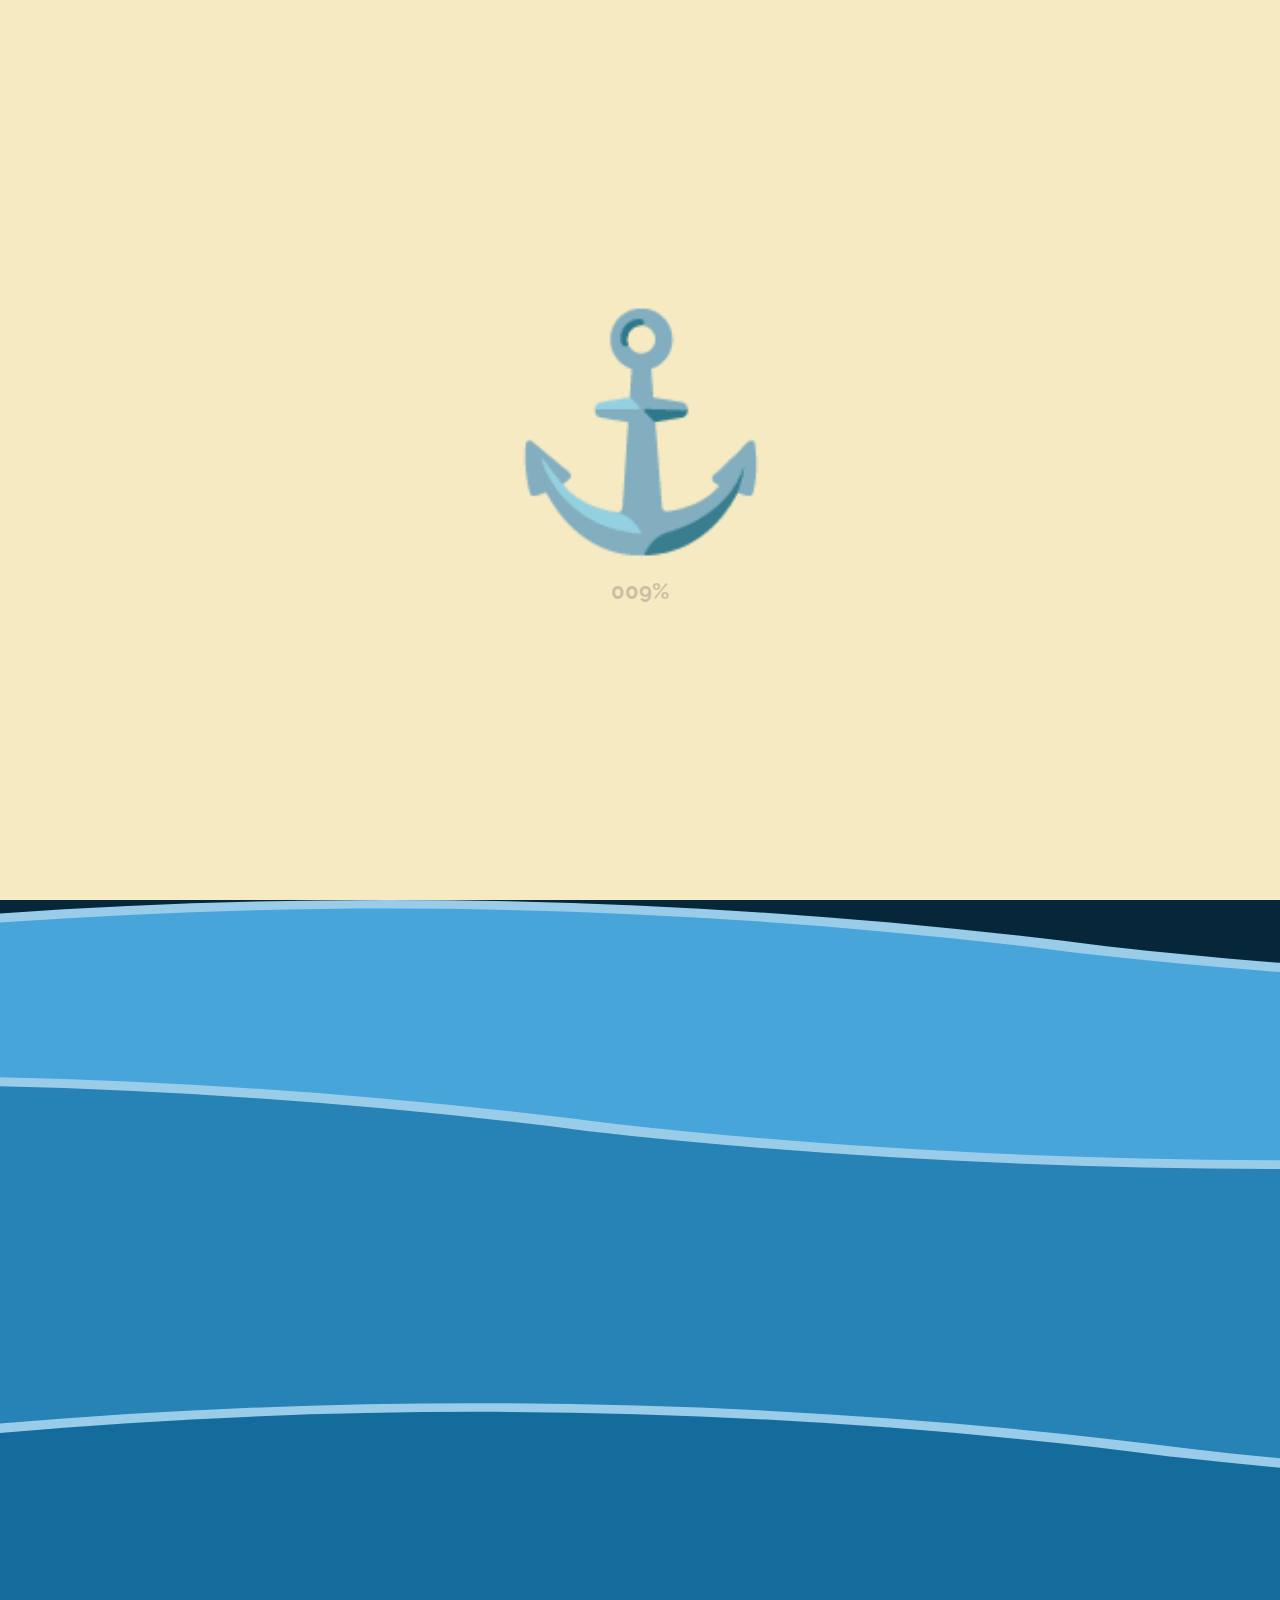
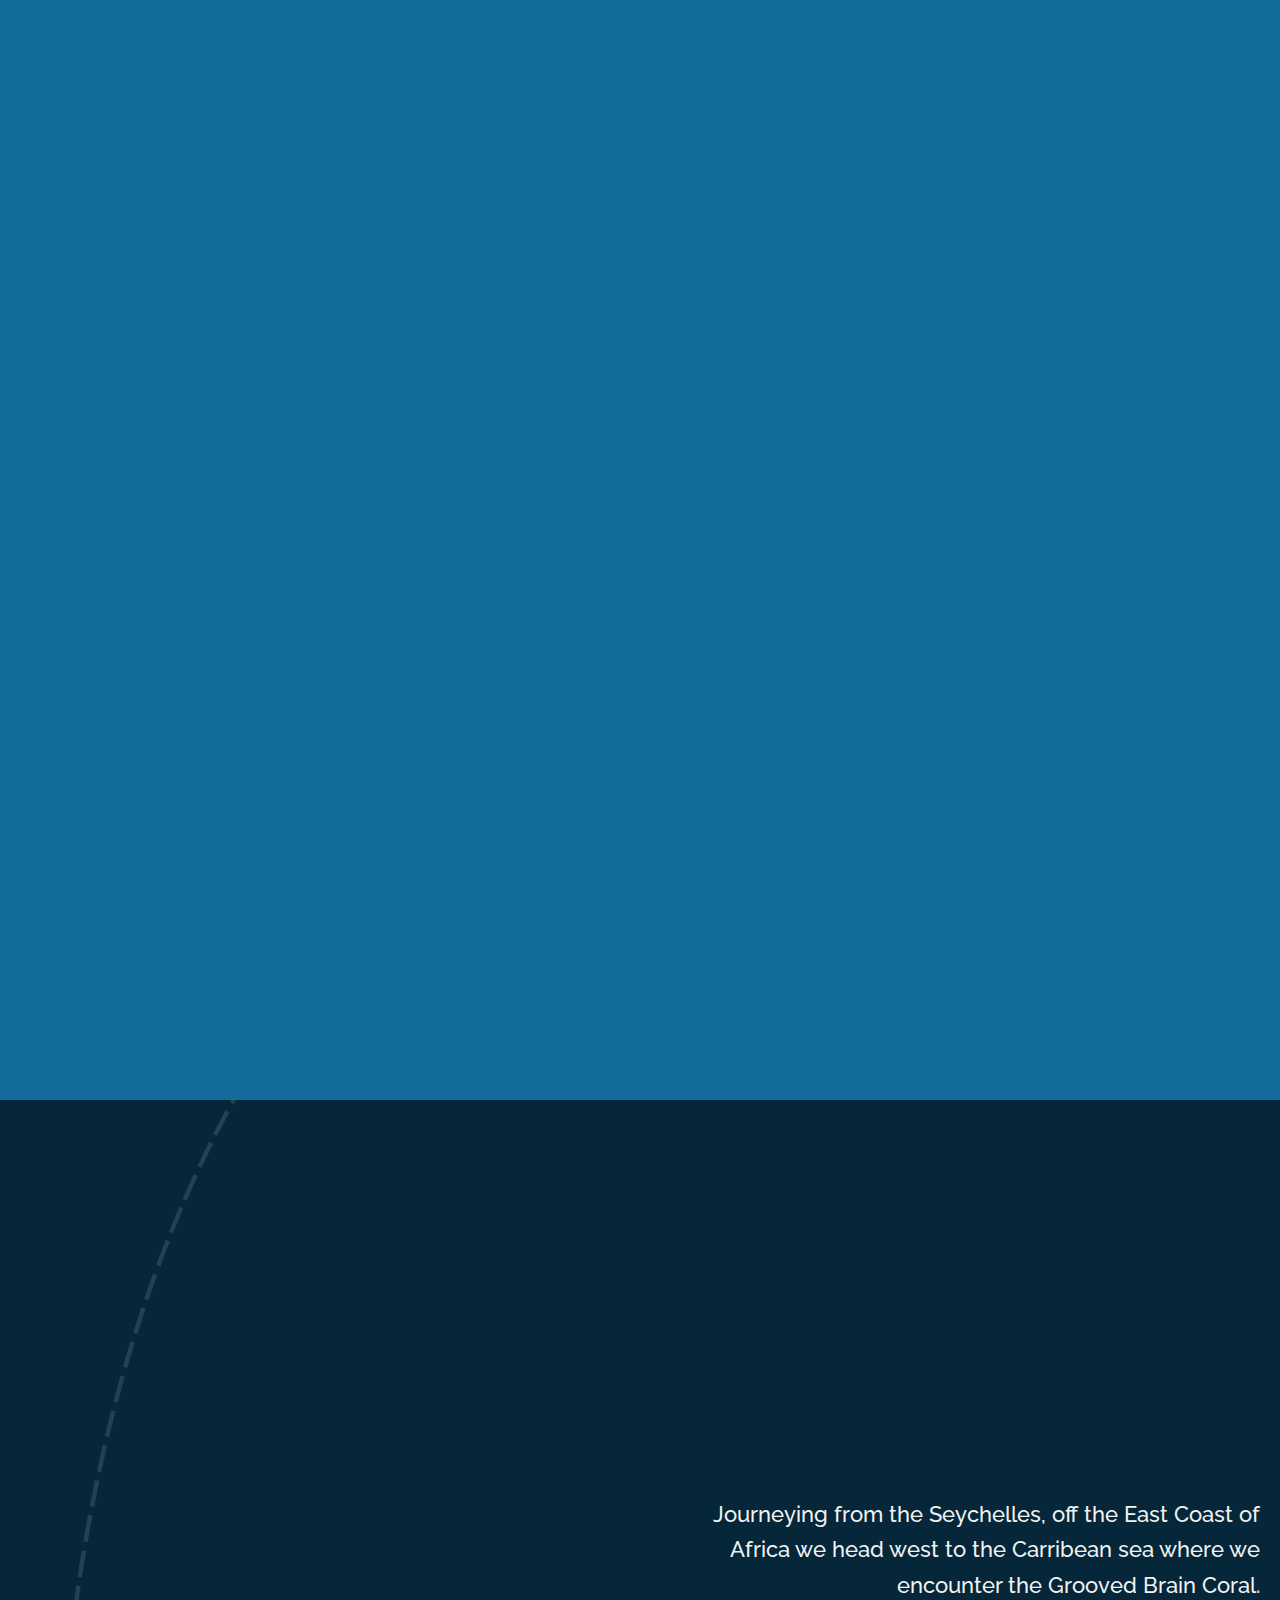
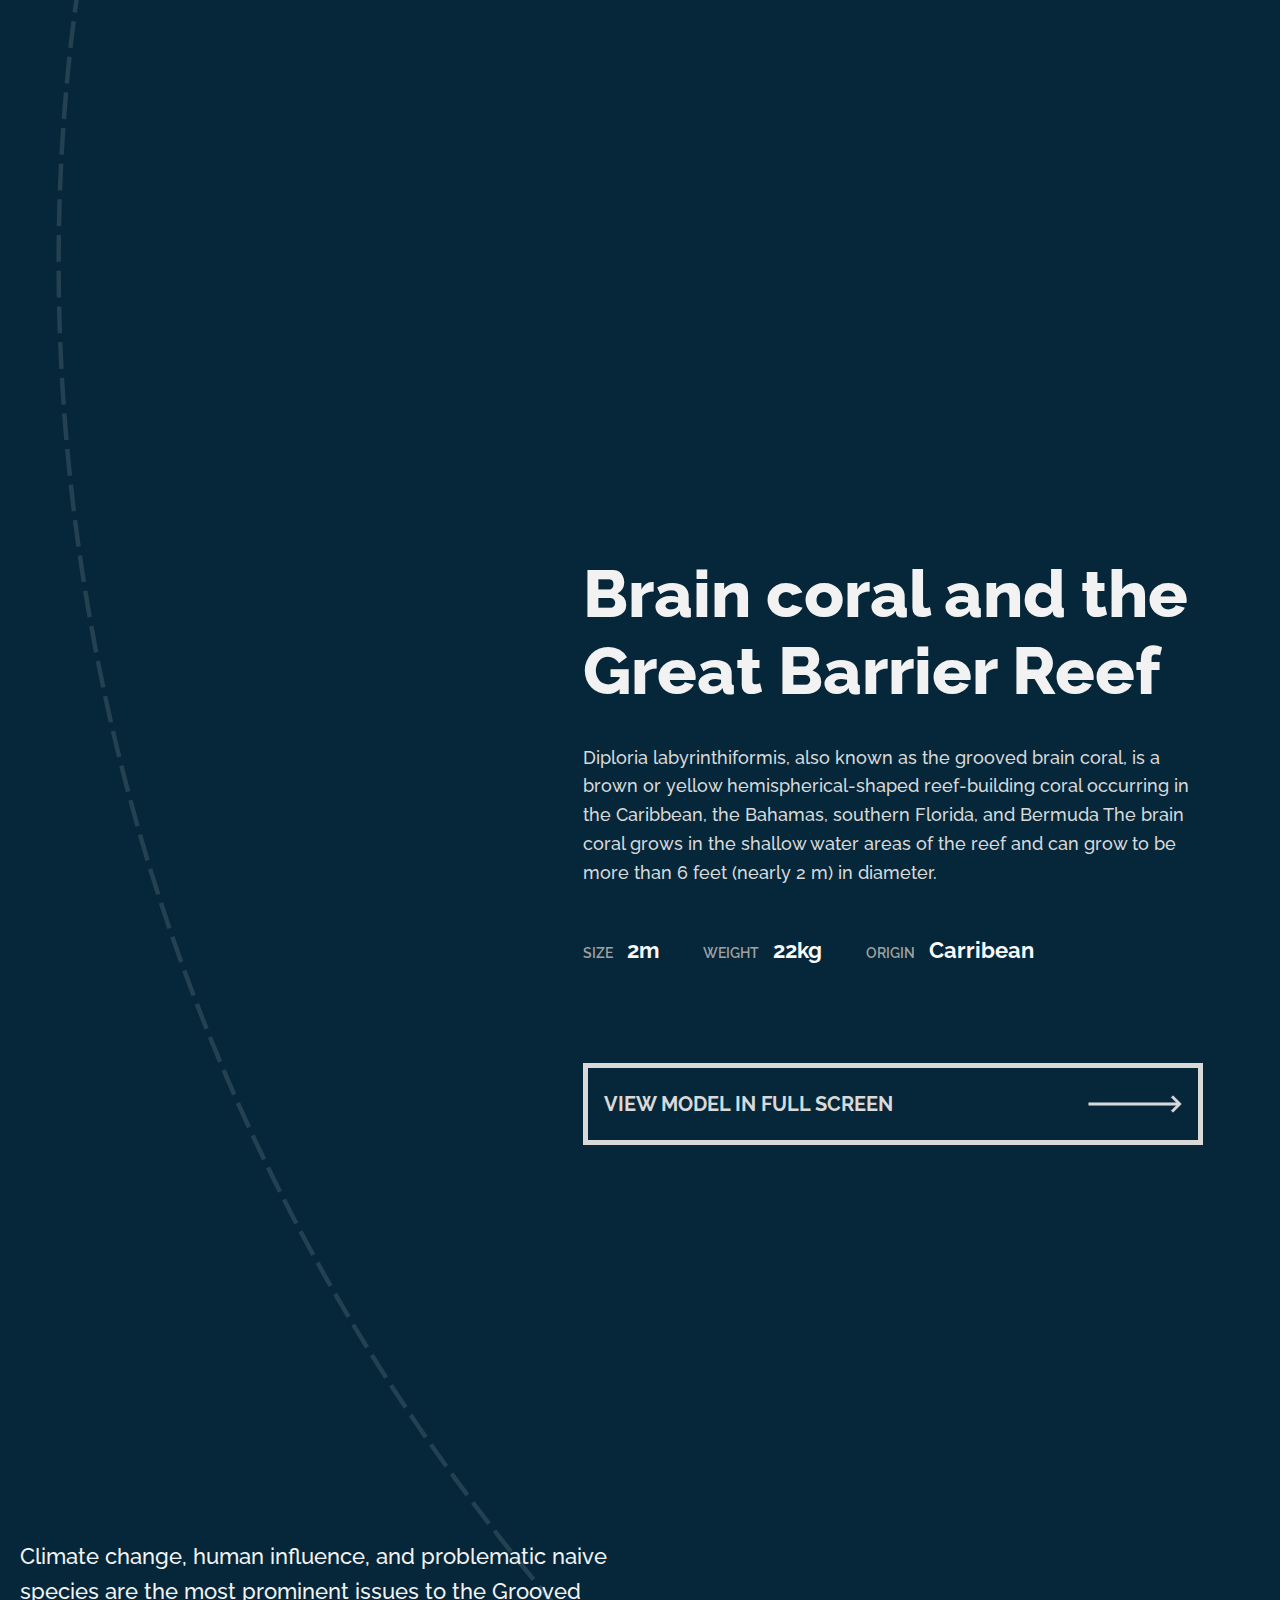
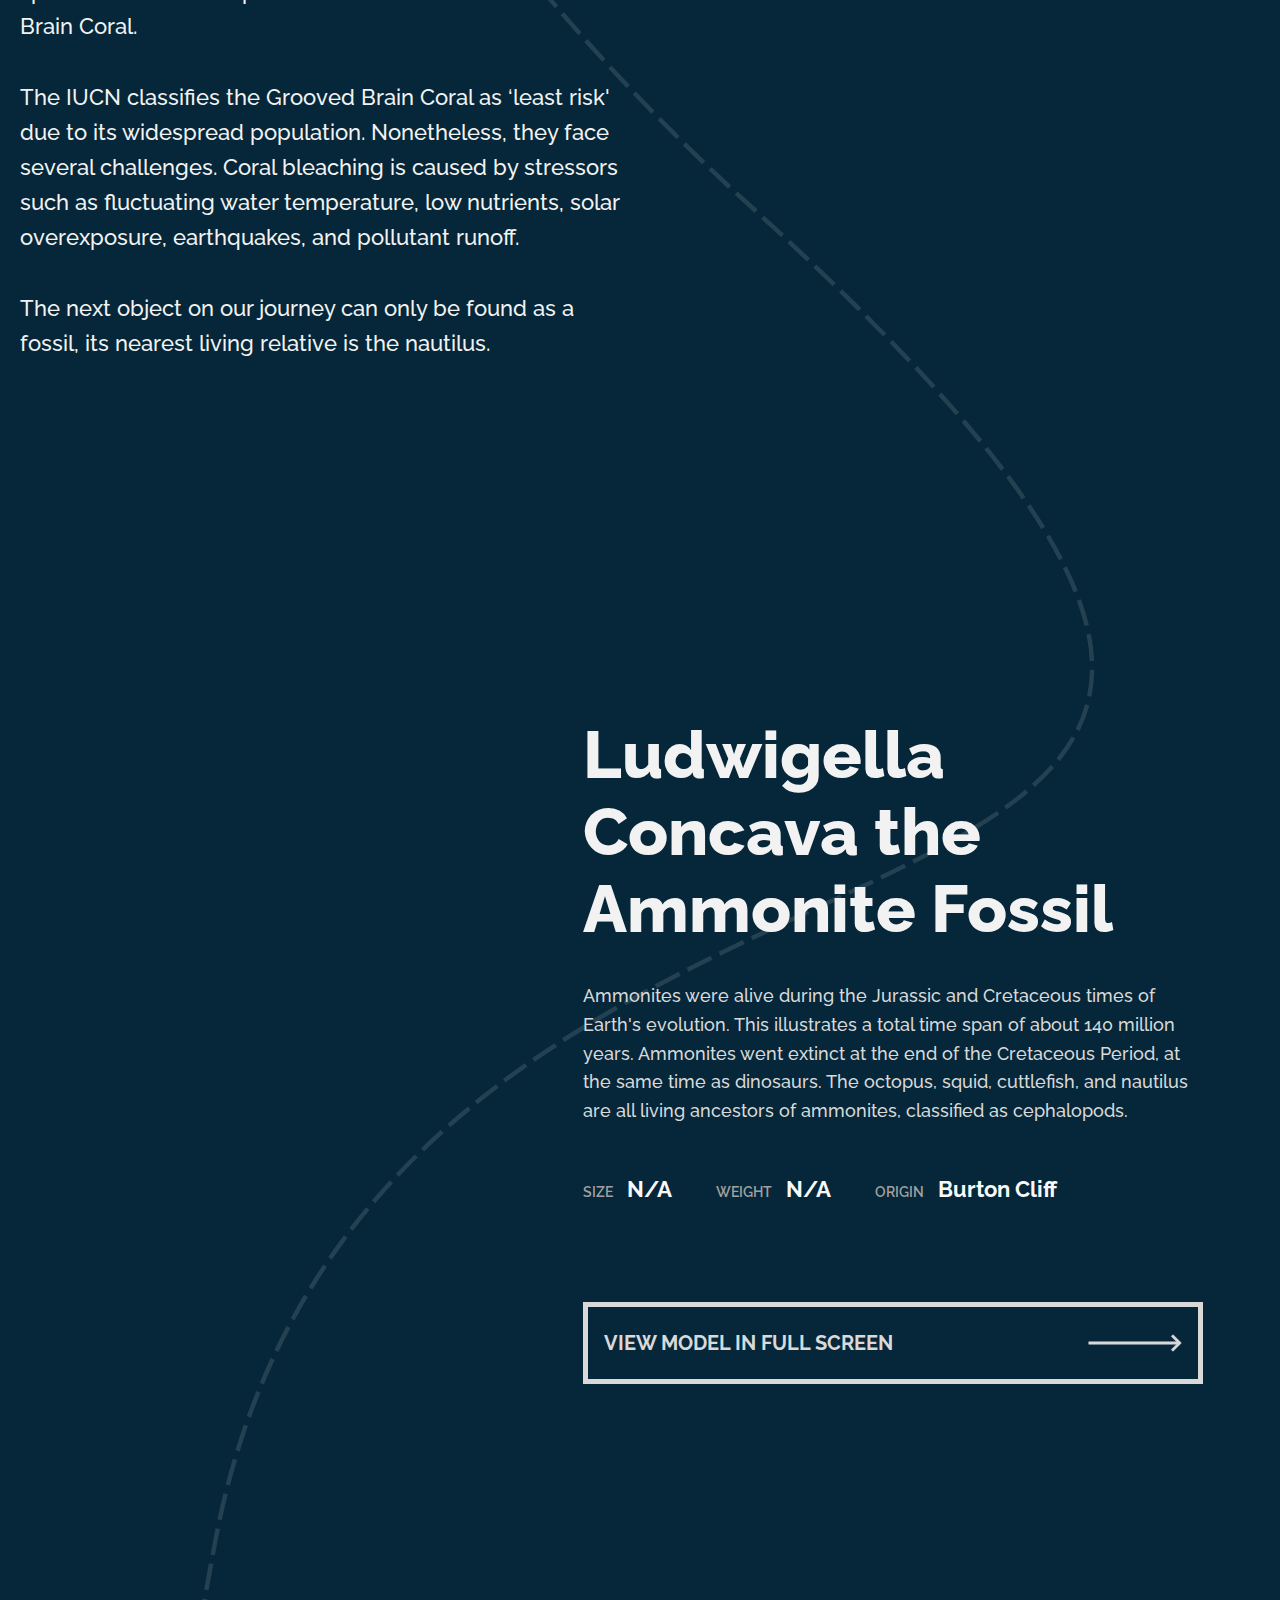
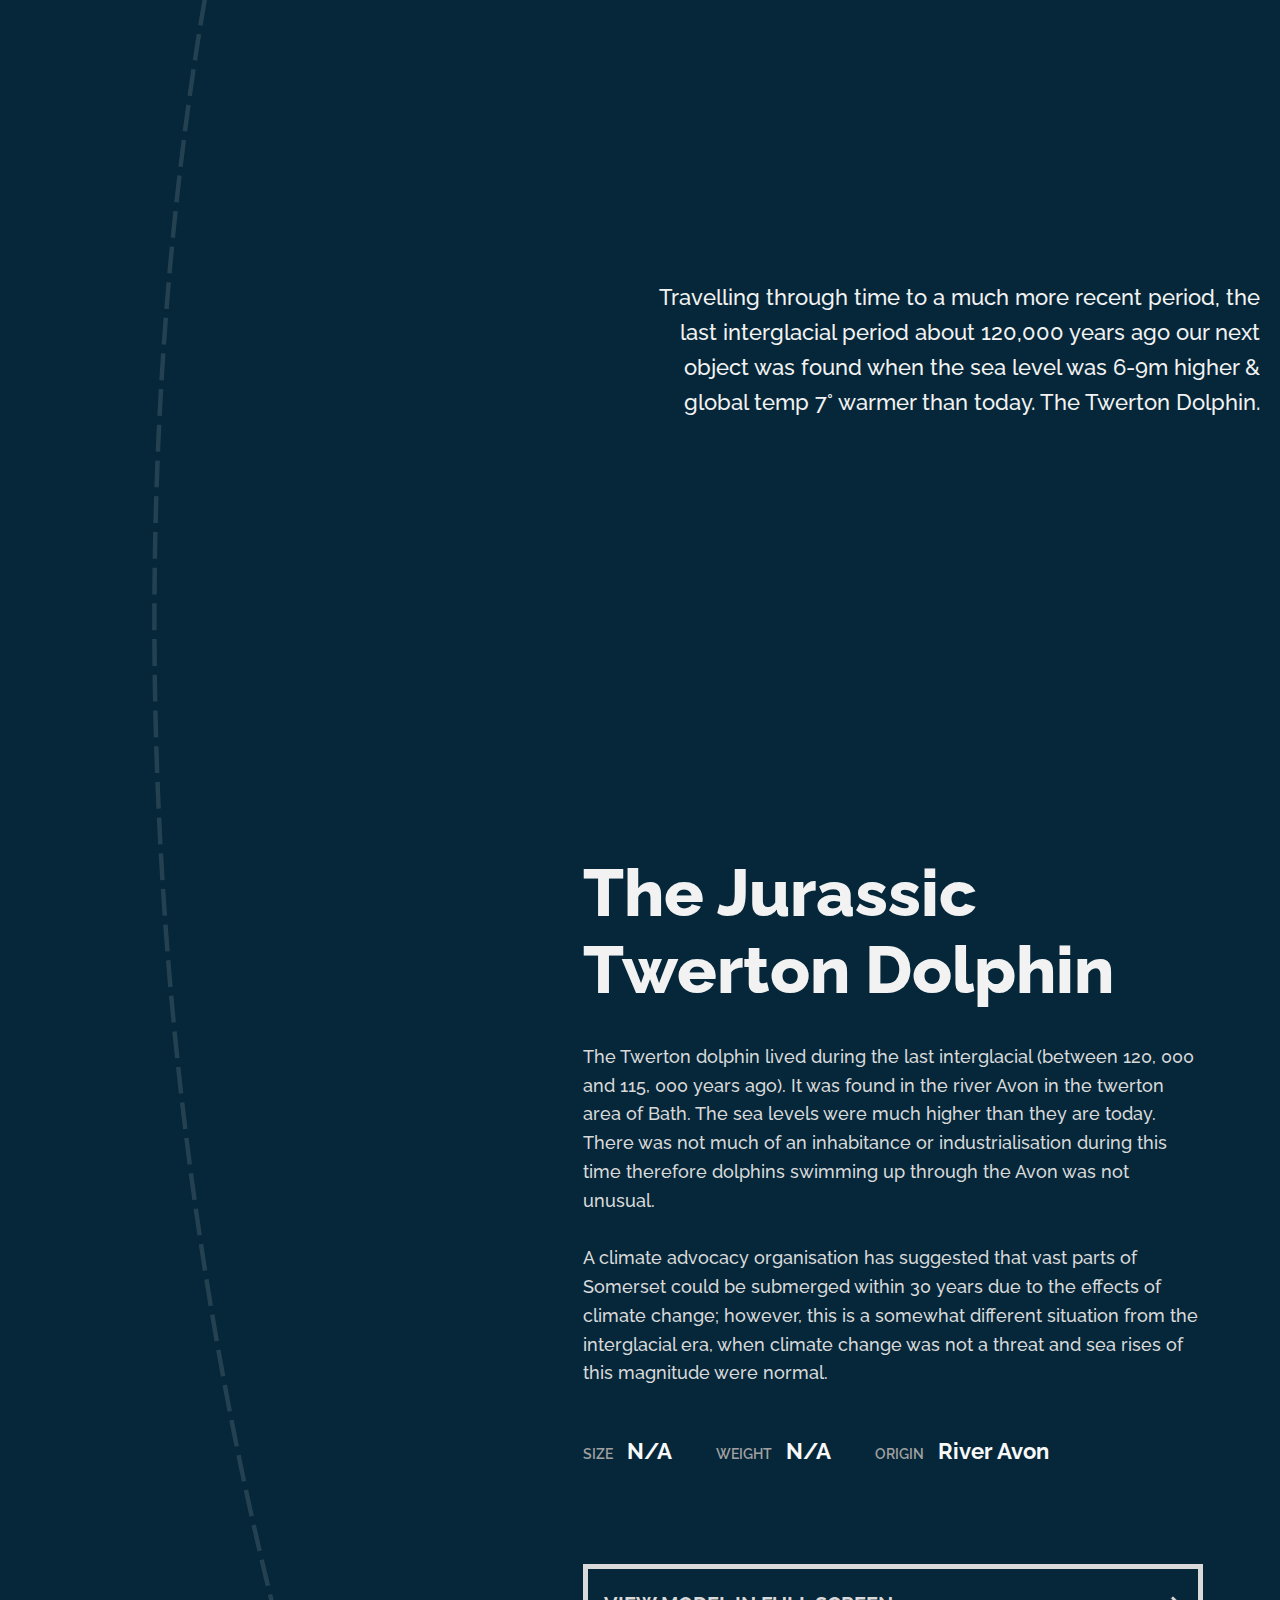
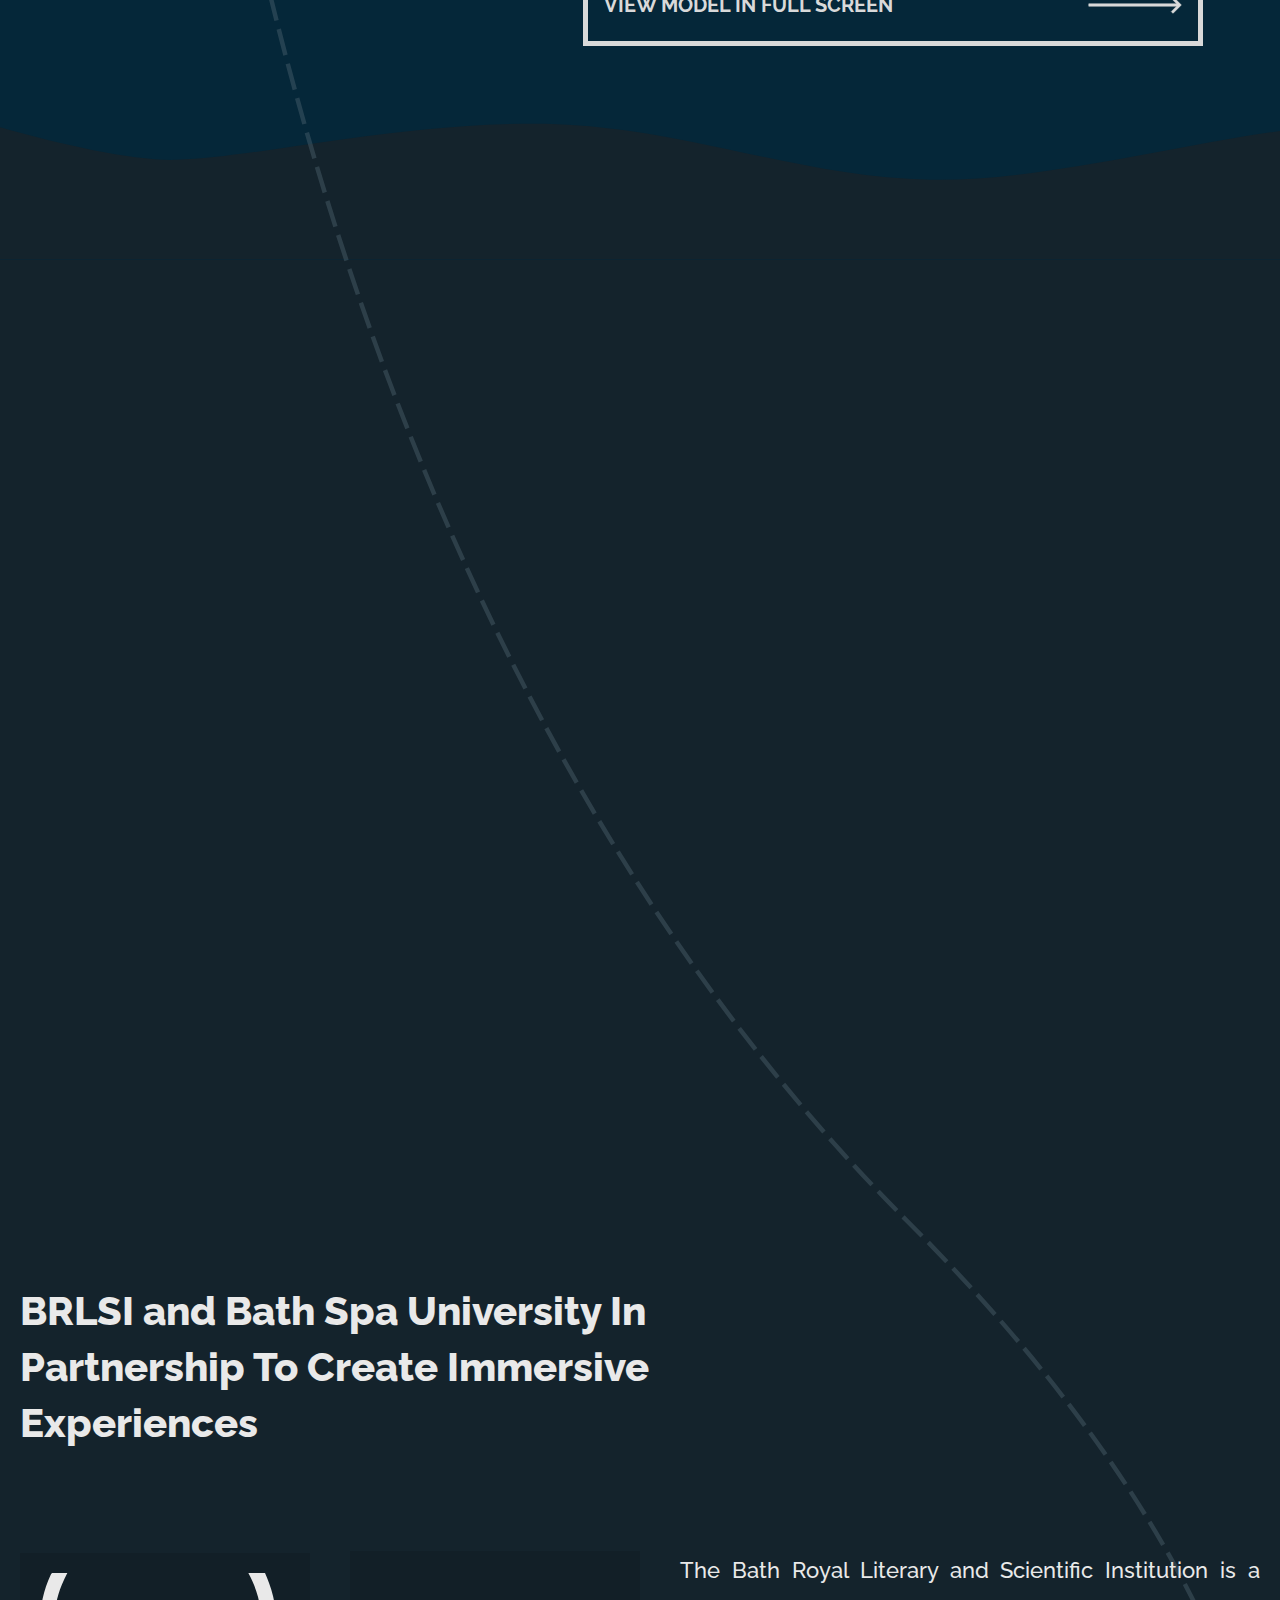
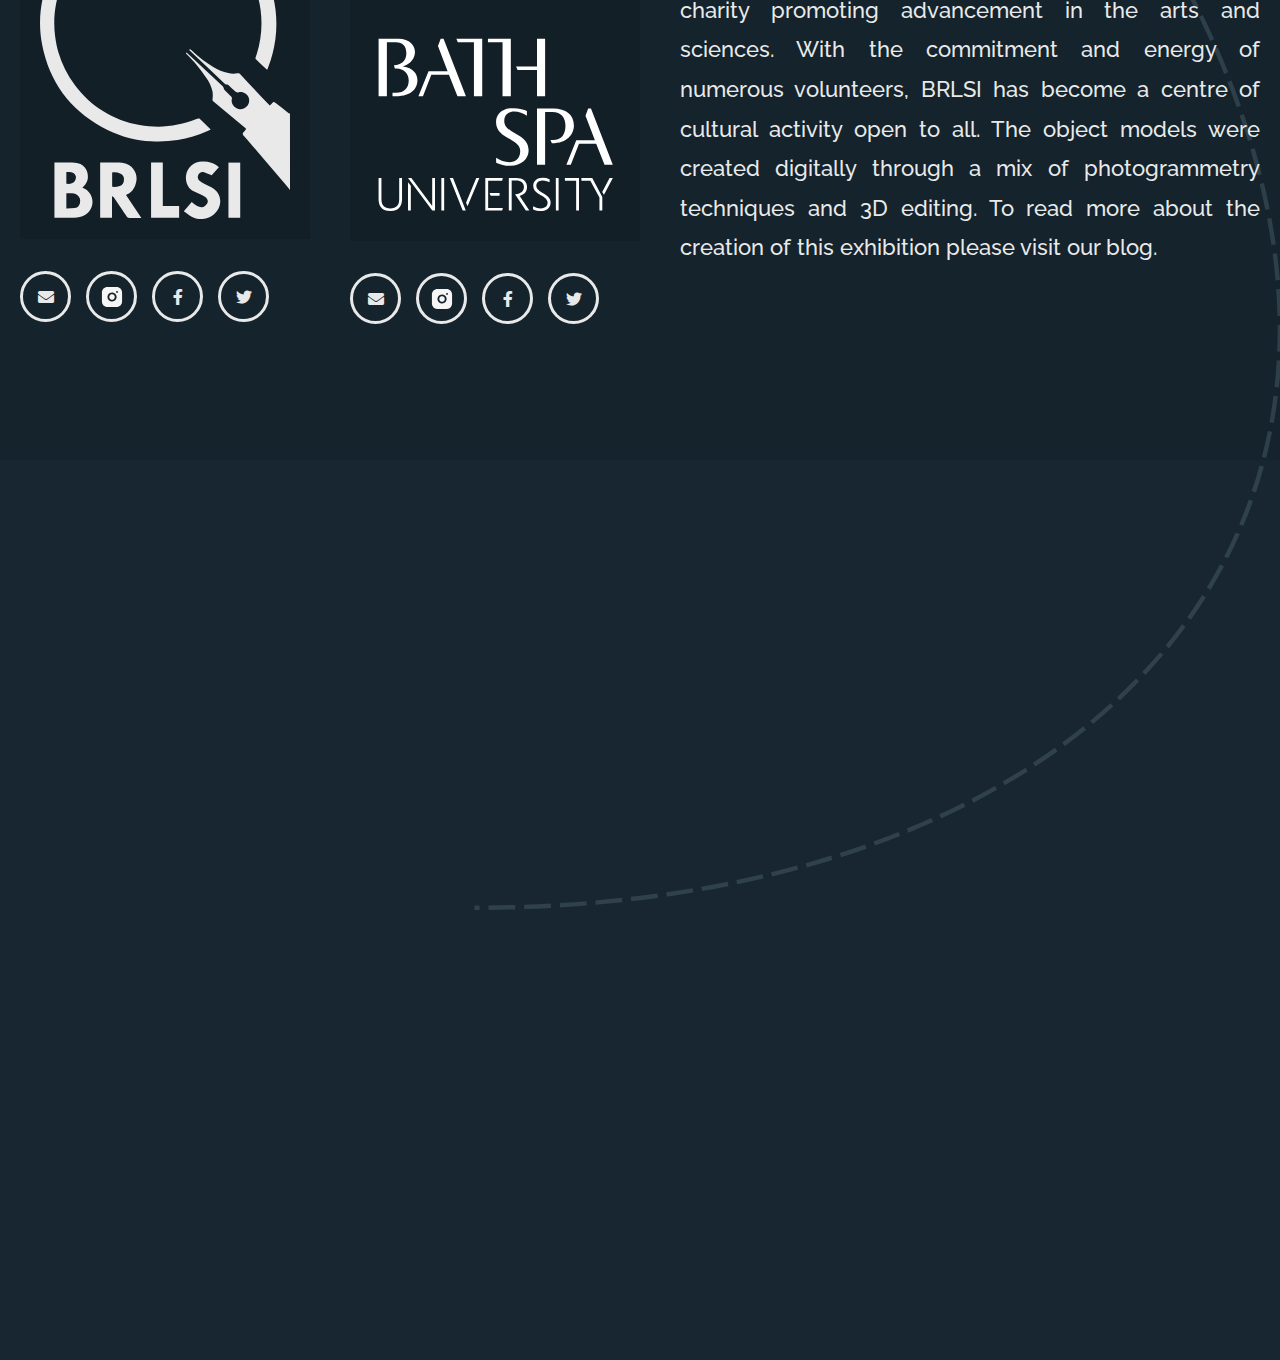
==== commit 327c4e53: "Added story text" ====
--- a/index.html
+++ b/index.html
@@ -29,13 +29,17 @@
 			<section class="landing">
 				<div class="landing__container notVisible" id="landing-container">
 					<h1 class="landing__heading">Experiencing the ocean through time</h1>
-					<p class="landing__text">Lorem ipsum dolor sit amet, consectetur adipiscing elit. Sed at orci nibh in vulputate rutrum. Elementum dui ornare amet quam cras neque diam. Id elementum ut commodo enim amet. Nunc faucibus vel consectetur dapibus in elementum adipiscing.</p>
-					<a href="#" class="button button--dark">
+					<p class="landing__text">The ocean is a living place that constantly changes. It covers 71%  of the Earth but the actions of humans have negatively impacted the ocean and driven near-permanent changes to the ecosystem. Begin your journey beneath the crashing waves and discover what lies below.</p>
+					<a href="#start" class="button button--dark">
 						BEGIN YOUR JOURNEY NOW
 						<svg width="94" height="18" viewBox="0 0 94 18" fill="none" xmlns="http://www.w3.org/2000/svg" class="button__arrow">
 							<path id="button__arrow--dark" d="M85.1768 0.823223L85 0.646447L84.8232 0.823223L83.4132 2.23322L83.2366 2.40984L83.4131 2.58662L88.5672 7.75H1H0.75V8V10V10.25H1H88.5672L83.4131 15.4134L83.2366 15.5902L83.4132 15.7668L84.8232 17.1768L85 17.3536L85.1768 17.1768L93.1768 9.17678L93.3536 9L93.1768 8.82322L85.1768 0.823223Z" fill="#D9D9D9" stroke="#D9D9D9" stroke-width="0.5"/>
 						</svg>	
 					</a>
+				</div>
+				<div class="landing__sound notVisible" id="landing-sound">
+					<p class="landing__sound__text">This experience includes sound. Click to listen</p>
+					<button name="Sound Status" class="landing__sound__btn" id="audio-btn"><i class="fas fa-volume-mute" id="play-sound"></i><i class="fas fa-volume-up" id="mute-sound"></i></button>
 				</div>
 				<div class="landing__backdrop">
 					<div class="landing__backdrop__clouds" id="backdrop-clouds"></div>
@@ -46,9 +50,9 @@
 					<div class="landing__backdrop__wave landing__backdrop__wave--003" id="backdrop-waveForeground"></div>
 				</div>
 			</section>
-			<section class="chapter">
+			<section class="chapter" id="start">
 				<div class="chapter__container chapter__container--left">
-					<p class="chapter__text chapter__text--left">Lorem ipsum dolor sit amet, consectetur adipiscing elit. Sed at orci nibh in vulputate rutrum. Elementum dui ornare amet quam cras neque diam. Id elementum ut commodo enim amet. Nunc faucibus vel consectetur dapibus in elementum adipiscing.</p>
+					<p class="chapter__text chapter__text--left">In partnership with the Bath Royal Literary and Scientific institute (BRLSI) we have created an exhibition to give you an insight into how climate change is affecting our planet through four ocean-originating items.</p>
 				</div>
 			</section>
 			<section class="object">
@@ -58,12 +62,18 @@
 					</div>
 					<div class="object__right">
 						<h1 class="object__heading">The Legends of Coco De Mer</h1>
-						<p class="object__text">Lorem ipsum dolor sit amet, consectetur adipiscing elit. Sed at orci nibh in vulputate rutrum. Elementum dui ornare amet quam cras neque diam. Id elementum ut commodo enim amet. Nunc faucibus vel consectetur dapibus in elementum adipiscing.</p>
-						<div class="object__details">
-							<span class="object__label">SIZE</span>
-							<p class="object__detail">232cm</p>
-							<span class="object__label">WEIGHT</span>
-							<p class="object__detail">22kg</p>
+						<p class="object__text">
+							The Coco De Mer also known as ‘the double coconut’ is a seed of the Lodoicea maldivica palm tree. Native to the Seychelle islands. This large heavy seed gets its name from the french meaning 'coconut of the sea’.
+							Each seed weighs about the same as three bowling balls (30kg) and can reach sizes of up to 12 inches long.<br><br>
+							It sinks to the bottom of the sea due to its weight and then gets carried away eastwards by the prevailing sea currents.
+							Historically, this plant was used as a medicine. Locals also used the leaves for thatching and plaiting. Empty shells were used as pots, and young leaf down was used to stuff pillows.
+							Due to the impact of tourism the Coco Der Mer nut was sold as souvenirs to the point of extinction. Today, only around 8000 wild palms on the islands survive.
+						</p>
+						<div class="object__details">
+							<span class="object__label">SIZE</span>
+							<p class="object__detail">12"</p>
+							<span class="object__label">WEIGHT</span>
+							<p class="object__detail">30kg</p>
 							<span class="object__label">ORIGIN</span>
 							<p class="object__detail">Seychelles Islands</p>
 						</div>
@@ -82,7 +92,7 @@
 			</section>
 			<section class="chapter">
 				<div class="chapter__container chapter__container--right">
-					<p class="chapter__text chapter__text--right">Lorem ipsum dolor sit amet, consectetur adipiscing elit. Sed at orci nibh in vulputate rutrum. Elementum dui ornare amet quam cras neque diam. Id elementum ut commodo enim amet. Nunc faucibus vel consectetur dapibus in elementum adipiscing.</p>
+					<p class="chapter__text chapter__text--right">Journeying from the Seychelles, off the East Coast of Africa we head west to the Carribean sea where we encounter the Grooved Brain Coral.</p>
 				</div>
 				<div class="backdrop">
 					<img src="assets/img/svg/Background-Asset-003.svg" alt="" class="backdrop__asset backdrop__asset--003">
@@ -95,14 +105,17 @@
 						<iframe title="Brain Coral" frameborder="0" allowfullscreen mozallowfullscreen="true" webkitallowfullscreen="true" allow="fullscreen; autoplay; vr" xr-spatial-tracking execution-while-out-of-viewport execution-while-not-rendered web-share src="https://sketchfab.com/models/d0a750755a1948e0abd87328e684ad0e/embed?camera=0&transparent=1&ui_hint=0&scrollwheel=0&autostart=1"> </iframe>					</div>
 					<div class="object__right">
 						<h1 class="object__heading">Brain coral and the Great Barrier Reef</h1>
-						<p class="object__text">Lorem ipsum dolor sit amet, consectetur adipiscing elit. Sed at orci nibh in vulputate rutrum. Elementum dui ornare amet quam cras neque diam. Id elementum ut commodo enim amet. Nunc faucibus vel consectetur dapibus in elementum adipiscing.</p>
-						<div class="object__details">
-							<span class="object__label">SIZE</span>
-							<p class="object__detail">232cm</p>
+						<p class="object__text">
+							Diploria labyrinthiformis, also known as the grooved brain coral, is a brown or yellow hemispherical-shaped reef-building coral occurring in the Caribbean, the Bahamas, southern Florida, and Bermuda
+							The brain coral grows in the shallow water areas of the reef and can grow to be more than 6 feet (nearly 2 m) in diameter.
+						</p>
+						<div class="object__details">
+							<span class="object__label">SIZE</span>
+							<p class="object__detail">2m</p>
 							<span class="object__label">WEIGHT</span>
 							<p class="object__detail">22kg</p>
 							<span class="object__label">ORIGIN</span>
-							<p class="object__detail">Great Barrier Reef</p>
+							<p class="object__detail">Carribean</p>
 						</div>
 						<a href="objects/brain-coral.html" class="button button--light">
 							VIEW MODEL IN FULL SCREEN 
@@ -115,7 +128,10 @@
 			</section>
 			<section class="chapter">
 				<div class="chapter__container chapter__container--left">
-					<p class="chapter__text chapter__text--left">Lorem ipsum dolor sit amet, consectetur adipiscing elit. Sed at orci nibh in vulputate rutrum. Elementum dui ornare amet quam cras neque diam. Id elementum ut commodo enim amet. Nunc faucibus vel consectetur dapibus in elementum adipiscing.</p>
+					<p class="chapter__text chapter__text--left">
+						Climate change, human influence, and problematic naive species are the most prominent issues to the Grooved Brain Coral. <br><br>The IUCN classifies the Grooved Brain Coral as ‘least risk' due to its widespread population. Nonetheless, they face several challenges. Coral bleaching is caused by stressors such as fluctuating water temperature, low nutrients, solar overexposure, earthquakes, and pollutant runoff.<br><br>
+						The next object on our journey can only be found as a fossil, its nearest living relative is the nautilus.
+					</p>
 				</div>
 			</section>
 			<section class="object">
@@ -125,12 +141,12 @@
 					</div>
 					<div class="object__right">
 						<h1 class="object__heading">Ludwigella Concava the Ammonite Fossil</h1>
-						<p class="object__text">Lorem ipsum dolor sit amet, consectetur adipiscing elit. Sed at orci nibh in vulputate rutrum. Elementum dui ornare amet quam cras neque diam. Id elementum ut commodo enim amet. Nunc faucibus vel consectetur dapibus in elementum adipiscing.</p>
-						<div class="object__details">
-							<span class="object__label">SIZE</span>
-							<p class="object__detail">232cm</p>
-							<span class="object__label">WEIGHT</span>
-							<p class="object__detail">22kg</p>
+						<p class="object__text">Ammonites were alive during the Jurassic and Cretaceous times of Earth's evolution. This illustrates a total time span of about 140 million years. Ammonites went extinct at the end of the Cretaceous Period, at the same time as dinosaurs. The octopus, squid, cuttlefish, and nautilus are all living ancestors of ammonites, classified as cephalopods.</p>
+						<div class="object__details">
+							<span class="object__label">SIZE</span>
+							<p class="object__detail">N/A</p>
+							<span class="object__label">WEIGHT</span>
+							<p class="object__detail">N/A</p>
 							<span class="object__label">ORIGIN</span>
 							<p class="object__detail">Burton Cliff</p>
 						</div>
@@ -145,7 +161,7 @@
 			</section>
 			<section class="chapter">
 				<div class="chapter__container chapter__container--right">
-					<p class="chapter__text chapter__text--right">Lorem ipsum dolor sit amet, consectetur adipiscing elit. Sed at orci nibh in vulputate rutrum. Elementum dui ornare amet quam cras neque diam. Id elementum ut commodo enim amet. Nunc faucibus vel consectetur dapibus in elementum adipiscing.</p>
+					<p class="chapter__text chapter__text--right">Travelling through time to a much more recent period, the last interglacial period about 120,000 years ago our next object was found when the sea level was 6-9m higher & global temp 7° warmer than today. The Twerton Dolphin.</p>
 				</div>
 			</section>
 			<section class="object">
@@ -154,12 +170,15 @@
 						<iframe title="Twerton Dolphin Skull" frameborder="0" allowfullscreen mozallowfullscreen="true" webkitallowfullscreen="true" allow="fullscreen; autoplay; vr" xr-spatial-tracking execution-while-out-of-viewport execution-while-not-rendered web-share src="https://sketchfab.com/models/8f38a11b901942b3b8493a9687885776/embed?camera=0&transparent=1&ui_hint=0&scrollwheel=0&autostart=1"> </iframe>					</div>
 					<div class="object__right">
 						<h1 class="object__heading">The Jurassic Twerton Dolphin</h1>
-						<p class="object__text">Lorem ipsum dolor sit amet, consectetur adipiscing elit. Sed at orci nibh in vulputate rutrum. Elementum dui ornare amet quam cras neque diam. Id elementum ut commodo enim amet. Nunc faucibus vel consectetur dapibus in elementum adipiscing.</p>
-						<div class="object__details">
-							<span class="object__label">SIZE</span>
-							<p class="object__detail">232cm</p>
-							<span class="object__label">WEIGHT</span>
-							<p class="object__detail">22kg</p>
+						<p class="object__text">
+							The Twerton dolphin lived during the last interglacial (between 120, 000 and 115, 000 years ago). It was found in the river Avon in the twerton area of Bath. The sea levels were much higher than they are today. There was not much of an inhabitance or industrialisation during this time therefore dolphins swimming up through the Avon was not unusual.<br><br>
+							A climate advocacy organisation has suggested that vast parts of Somerset could be submerged within 30 years due to the effects of climate change; however, this is a somewhat different situation from the interglacial era, when climate change was not a threat and sea rises of this magnitude were normal.
+						</p>
+						<div class="object__details">
+							<span class="object__label">SIZE</span>
+							<p class="object__detail">N/A</p>
+							<span class="object__label">WEIGHT</span>
+							<p class="object__detail">N/A</p>
 							<span class="object__label">ORIGIN</span>
 							<p class="object__detail">River Avon</p>
 						</div>
@@ -207,7 +226,11 @@
 						</div>
 					</div>
 					<div class="footer__right">
-						<p class="footer__text">Lorem ipsum dolor sit amet, consectetur adipiscing elit. Sed at orci nibh in vulputate rutrum. Elementum dui ornare amet quam cras neque diam. Id elementum ut commodo enim amet. Nunc faucibus vel consectetur dapibus in elementum adipiscing.</p>
+						<p class="footer__text">
+							The Bath Royal Literary and Scientific Institution is a charity promoting advancement in the arts and sciences. With the commitment and energy of numerous volunteers, BRLSI has become a centre of cultural activity open to all. 
+							The object models were created digitally through a mix of photogrammetry techniques and 3D editing.
+							To read more about the creation of this exhibition please visit our blog.
+						</p>
 					</div>
 				</div>
 			</section>
--- a/assets/styles/main.css
+++ b/assets/styles/main.css
@@ -152,6 +152,60 @@
   max-width: 50%;
   margin-bottom: 50px;
   line-height: 1.6em;
+}
+
+.landing__sound {
+  position: absolute;
+  z-index: 10;
+  bottom: 50px;
+  right: 100px;
+  display: -webkit-box;
+  display: -ms-flexbox;
+  display: flex;
+  -webkit-box-pack: center;
+      -ms-flex-pack: center;
+          justify-content: center;
+  -webkit-box-align: center;
+      -ms-flex-align: center;
+          align-items: center;
+}
+
+.landing__sound__text {
+  font-size: 14px;
+  font-weight: 500;
+  color: #F6F6F6;
+  margin-right: 20px;
+}
+
+.landing__sound__btn {
+  background-color: transparent;
+  border: 3px solid #F6F6F6;
+  width: 45px;
+  height: 45px;
+  border-radius: 50%;
+  -webkit-transition: 200ms ease;
+  transition: 200ms ease;
+  cursor: pointer;
+}
+
+.landing__sound__btn i {
+  color: #F6F6F6;
+  text-align: center;
+  font-size: 1.2em;
+  -webkit-transition: 200ms ease;
+  transition: 200ms ease;
+}
+
+.landing__sound__btn #mute-sound {
+  display: none;
+}
+
+.landing__sound__btn:hover {
+  background-color: #F6F6F6;
+}
+
+.landing__sound__btn:hover i {
+  color: #071041;
 }
 
 .landing__backdrop__clouds {
@@ -481,7 +535,7 @@
   font-weight: 500;
   color: #D9D9D9;
   margin-bottom: 50px;
-  line-height: 1.4em;
+  line-height: 1.6em;
 }
 
 .object__details {
@@ -736,6 +790,9 @@
   .landing__text {
     font-size: 18px;
   }
+  .landing__sound {
+    bottom: -50px;
+  }
   .landing__backdrop__birds {
     bottom: 480px;
     right: 30px;
@@ -809,6 +866,9 @@
   .socials--header .socials__link svg {
     height: 16px;
   }
+  .landing {
+    height: 110vh;
+  }
   .landing__container {
     padding-top: 140px;
   }
@@ -826,6 +886,9 @@
 }
 
 @media (max-width: 720px) {
+  .landing__sound {
+    right: 20px;
+  }
   .footer__heading {
     max-width: 100%;
   }
@@ -860,11 +923,28 @@
   .socials--header .socials__link:last-of-type {
     margin-right: 0px;
   }
+  .landing {
+    height: 200vh;
+    max-height: 1200px;
+  }
   .landing::after {
     height: 180px;
   }
   .landing__container {
-    padding-top: 100px;
+    padding-top: 120px;
+  }
+  .landing__sound__text {
+    text-align: right;
+    margin-right: 10px;
+  }
+  .landing__sound__btn {
+    width: 35px;
+    min-width: 35px;
+    height: 35px;
+    min-height: 35px;
+  }
+  .landing__sound__btn i {
+    font-size: 0.8em;
   }
   .landing__backdrop__birds {
     bottom: 410px;
@@ -924,7 +1004,7 @@
   }
 }
 
-@media (max-width: 360px) {
+@media (max-width: 380px) {
   .header__logos {
     height: 30px;
     padding-left: 10px;
@@ -937,11 +1017,21 @@
   }
   .landing {
     padding: 0px 20px !important;
+    max-height: 1100px;
+  }
+  .landing__heading {
+    font-size: 32px;
+  }
+  .landing__text {
+    font-size: 16px;
   }
   .button {
-    font-size: 12px;
-    border-width: 2px;
+    font-size: 14px;
+    border-width: 3px;
     padding: 1.2em 0.6em;
+  }
+  .button svg {
+    width: 40px;
   }
   .backdrop__asset--001 {
     top: -90px;
